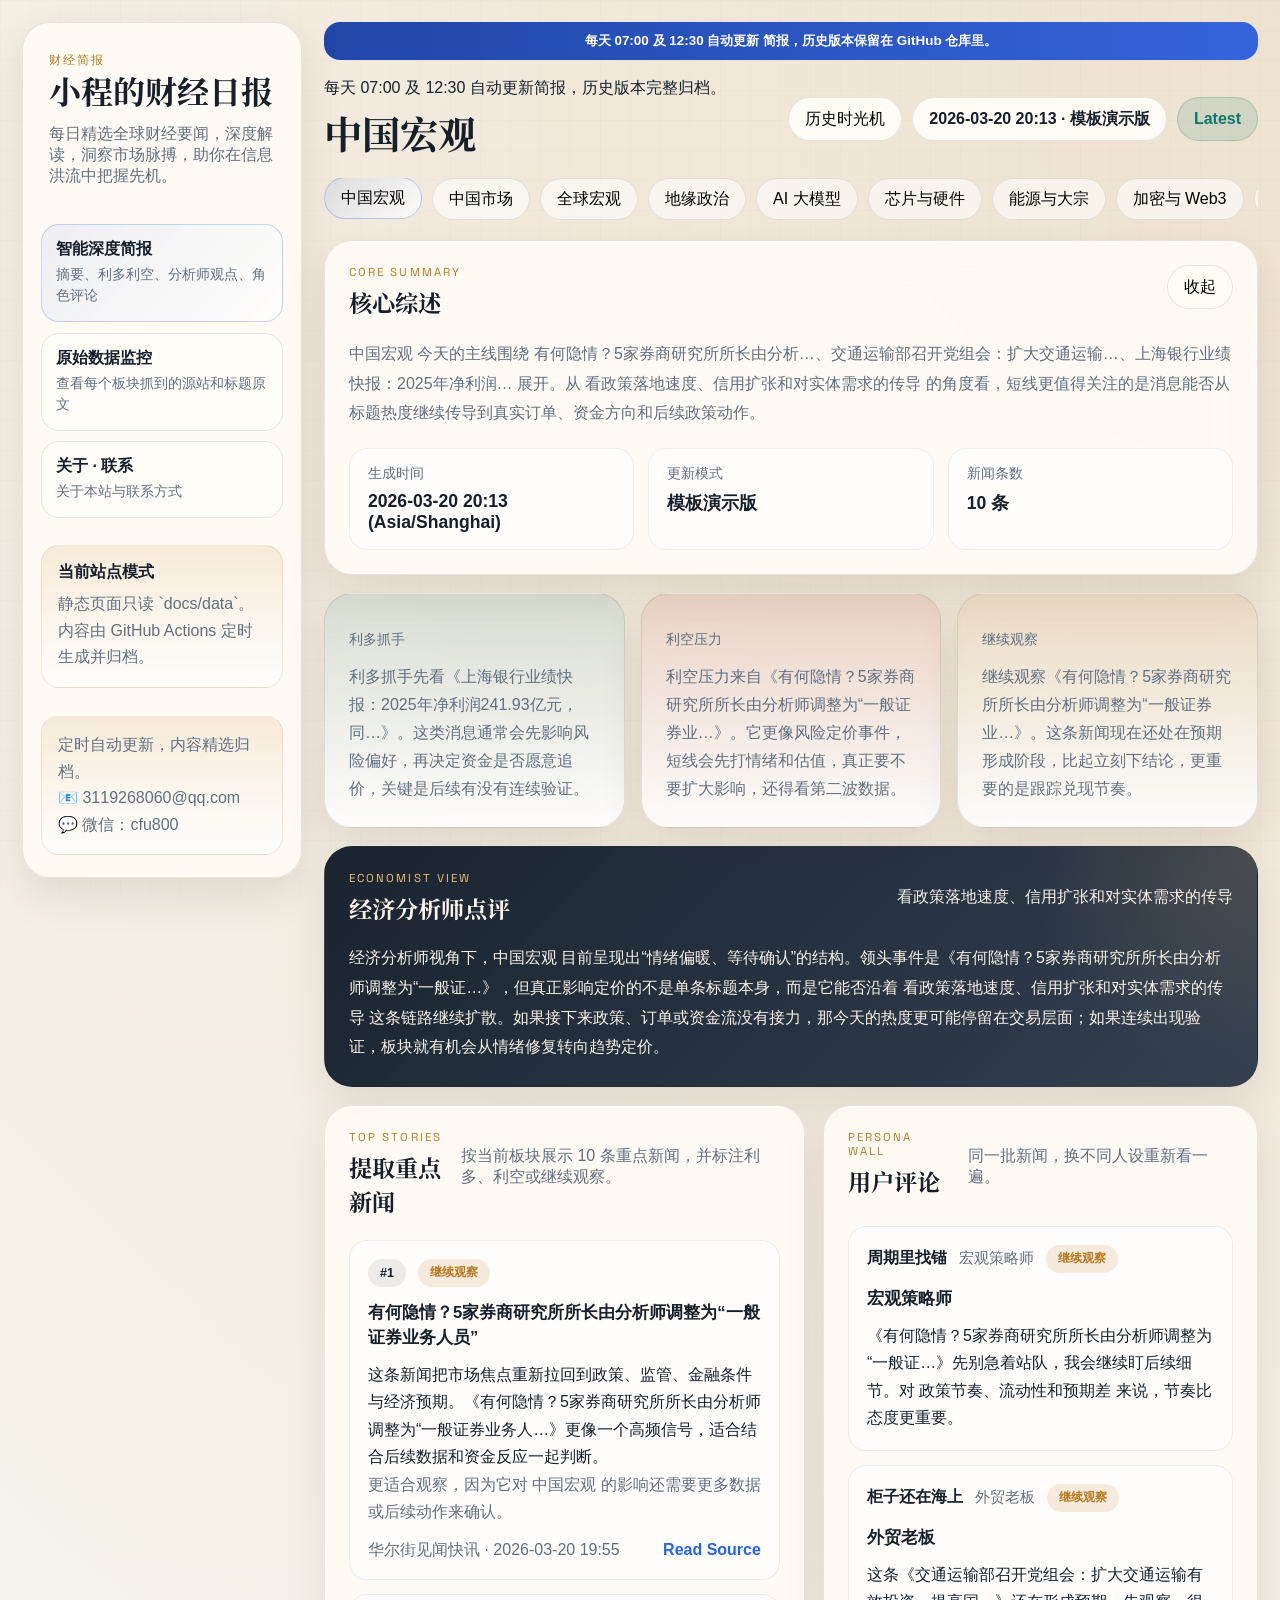
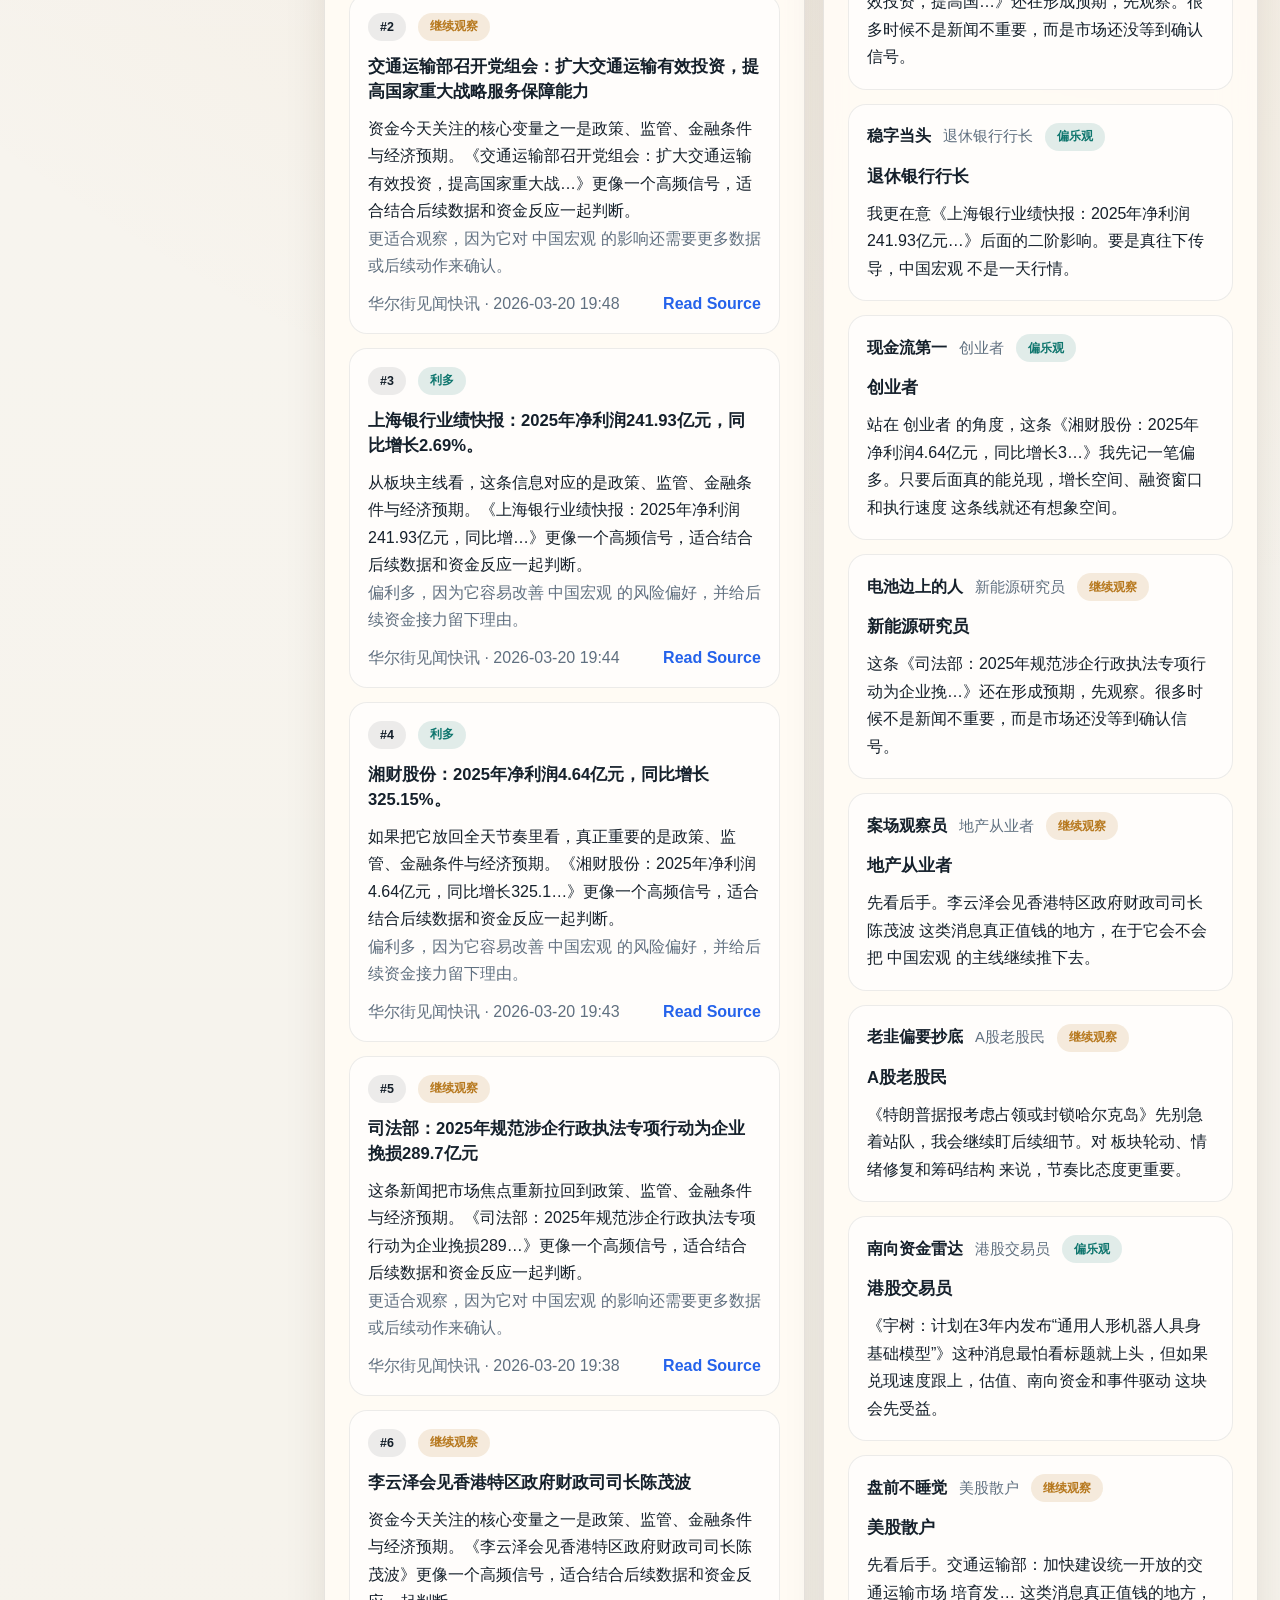
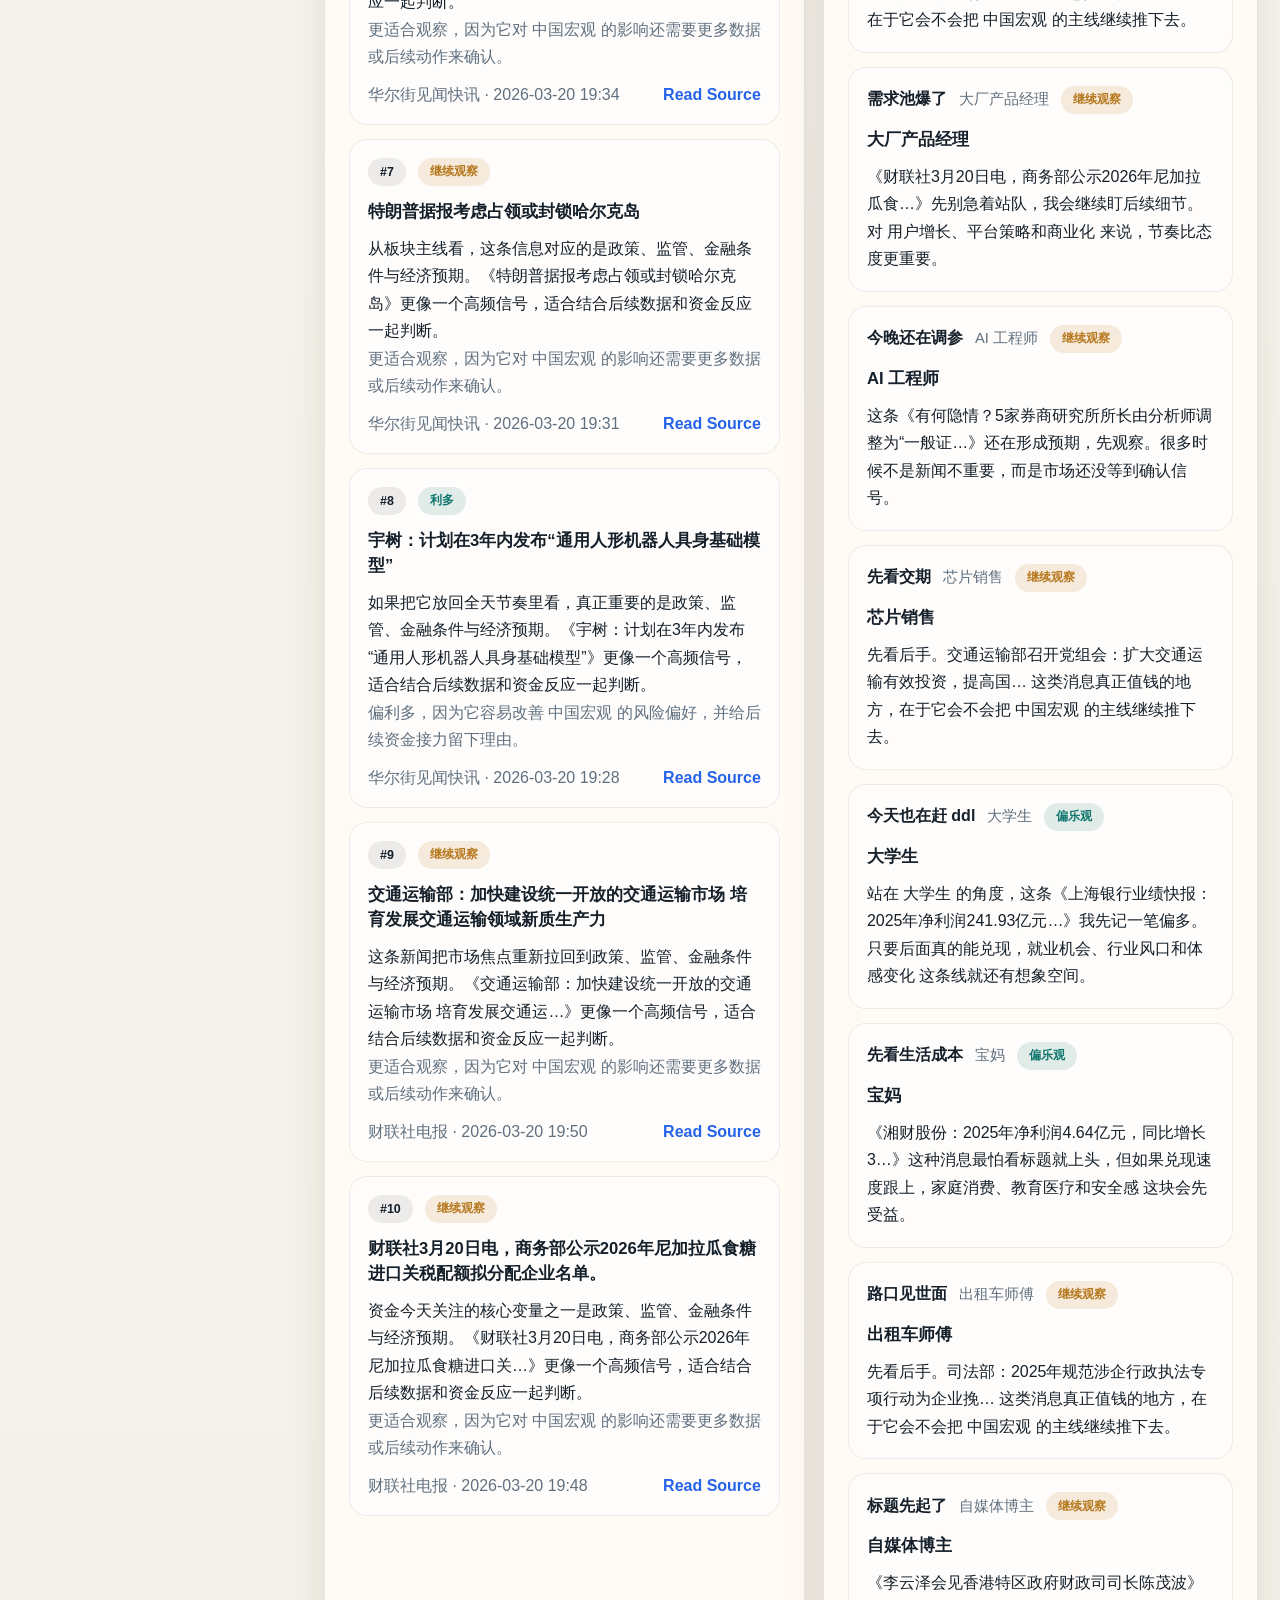
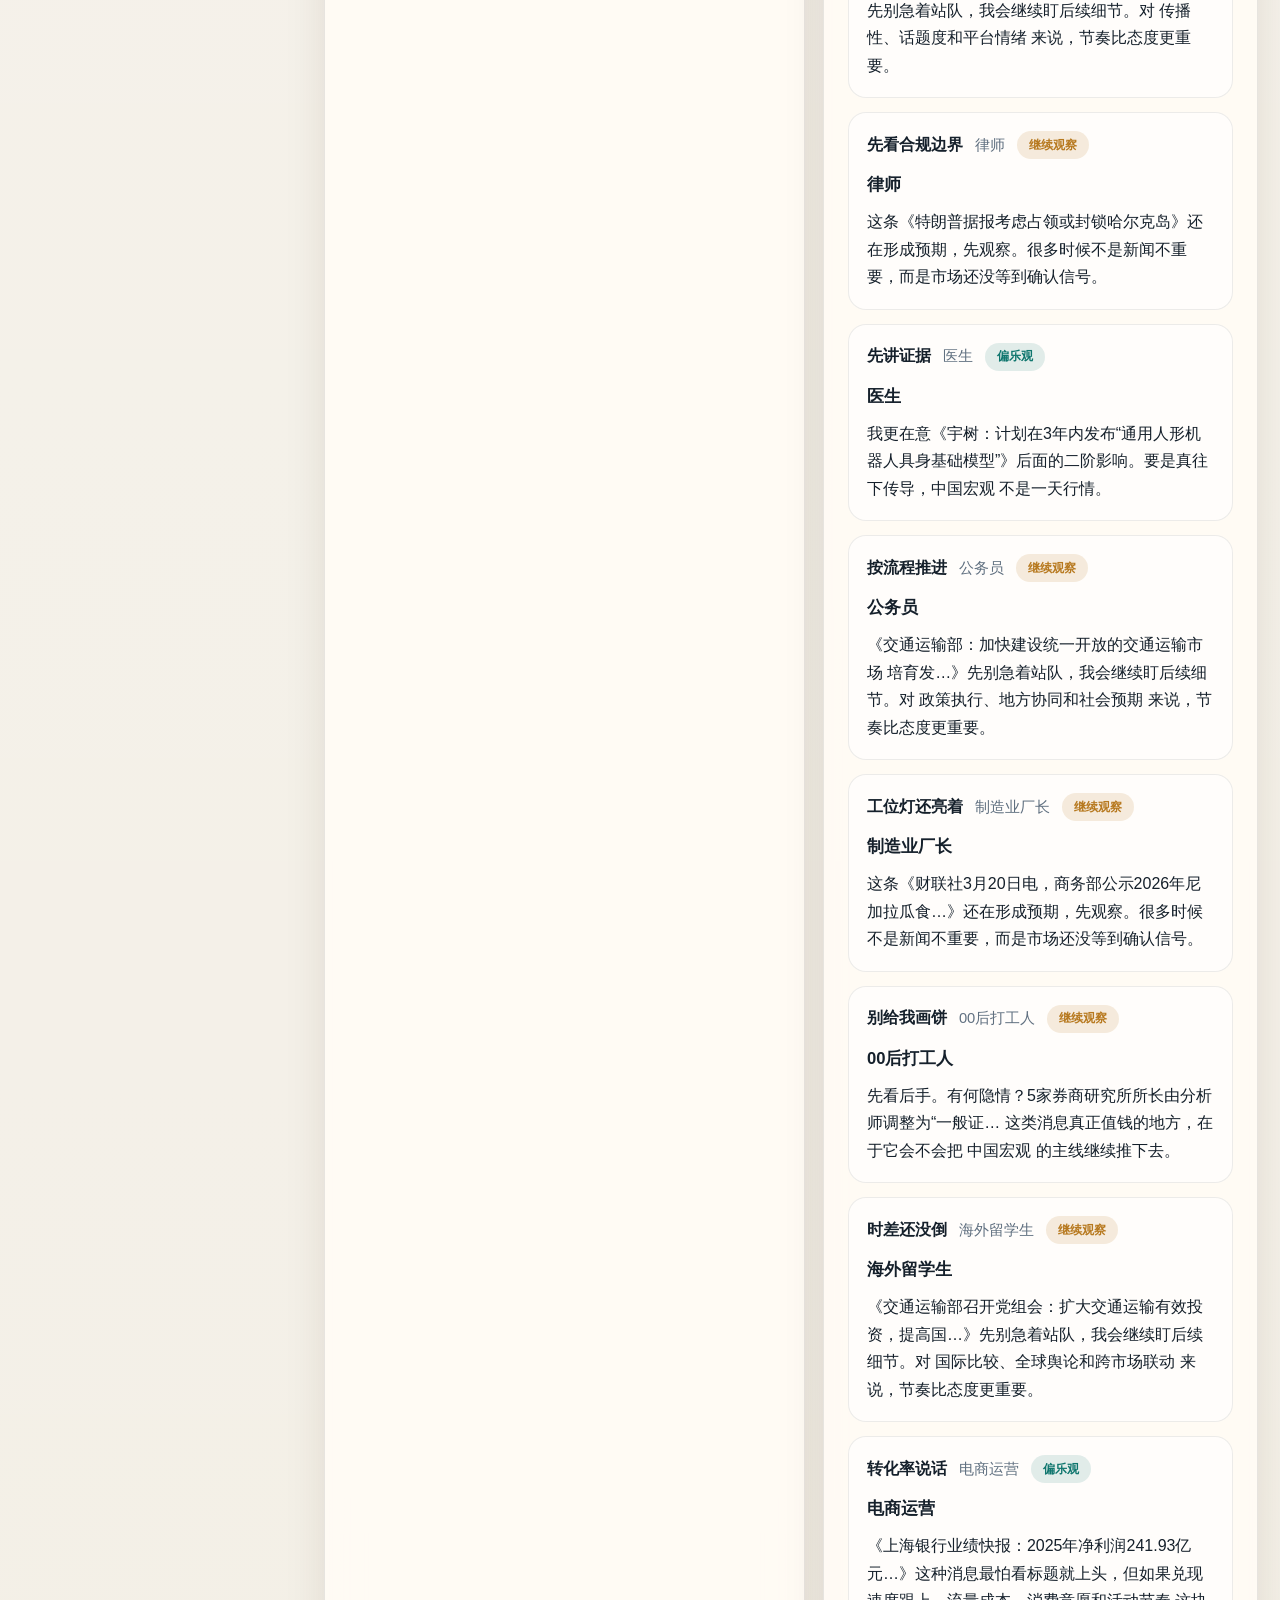
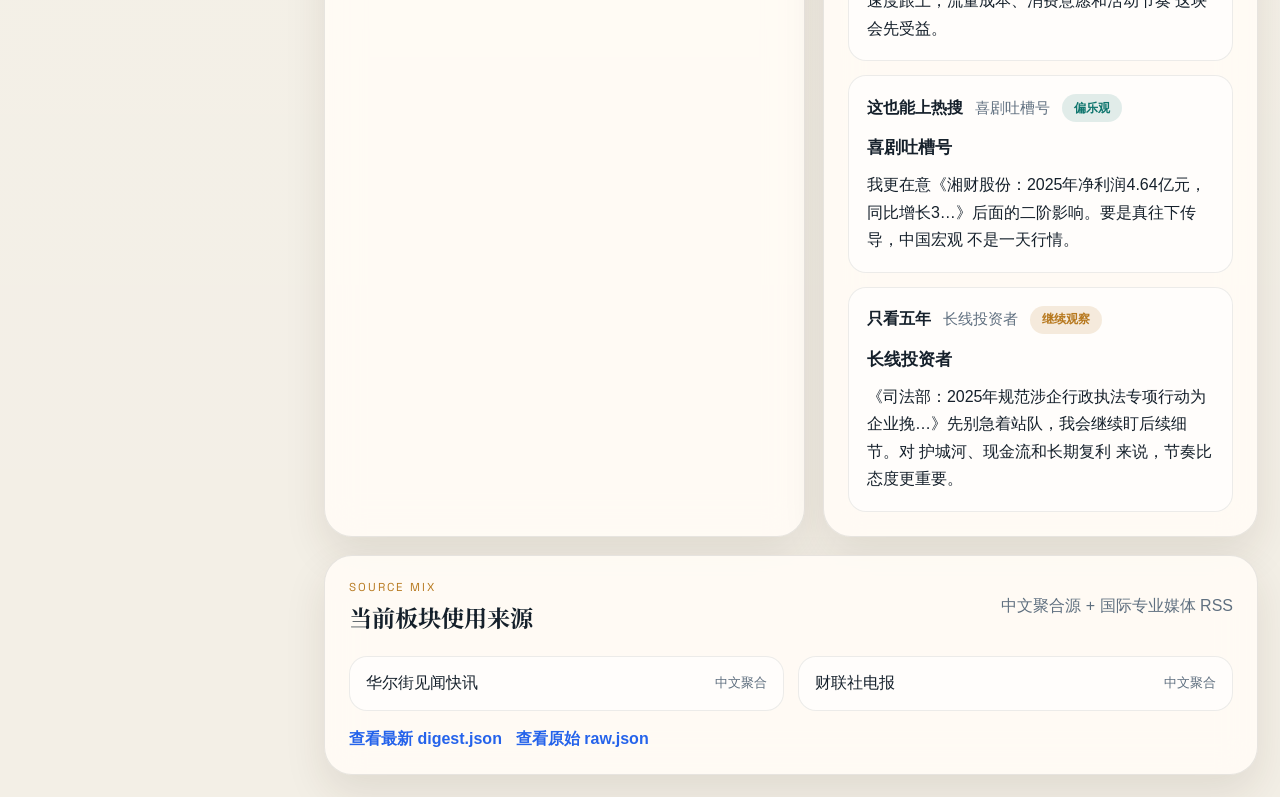
==== docs/index.html @ 287bf87f "Update heading from '25 个角色评论' to '用户评论'" ====
<!doctype html>
<html lang="zh-CN">
  <head>
    <meta charset="utf-8" />
    <meta name="viewport" content="width=device-width, initial-scale=1" />
    <title>小程的财经日报 · Zuko</title>
    <meta
      name="description"
      content="每日精选全球财经要闻，深度解读，洞察市场脉搏，助你在信息洪流中把握先机。"
    />
    <link rel="icon" href="./favicon.svg" type="image/svg+xml" />
    <link rel="preconnect" href="https://fonts.googleapis.com" />
    <link rel="preconnect" href="https://fonts.gstatic.com" crossorigin />
    <link
      href="https://fonts.googleapis.com/css2?family=Noto+Serif+SC:wght@600;700&family=IBM+Plex+Sans+SC:wght@400;500;600;700&family=Space+Grotesk:wght@500;700&display=swap"
      rel="stylesheet"
    />
    <link rel="stylesheet" href="./assets/app.css" />
    <script src="./assets/app.js" defer></script>
  </head>
  <body data-page="digest">
    <div class="app-shell">
      <aside class="app-sidebar">
        <div class="sidebar-brand">
          <p class="eyebrow">财经简报</p>
          <h1>小程的财经日报</h1>
          <p class="sidebar-copy">每日精选全球财经要闻，深度解读，洞察市场脉搏，助你在信息洪流中把握先机。</p>
        </div>

        <nav class="page-nav" aria-label="站点菜单">
          <a class="page-link is-active" href="./index.html">
            <span class="page-link-title">智能深度简报</span>
            <span class="page-link-copy">摘要、利多利空、分析师观点、角色评论</span>
          </a>
          <a class="page-link" href="./monitor.html">
            <span class="page-link-title">原始数据监控</span>
            <span class="page-link-copy">查看每个板块抓到的源站和标题原文</span>
          </a>
          <a class="page-link" href="./about.html">
            <span class="page-link-title">关于 · 联系</span>
            <span class="page-link-copy">关于本站与联系方式</span>
          </a>
        </nav>

        <section class="sidebar-note">
          <p class="sidebar-note-title">当前站点模式</p>
          <p class="sidebar-note-copy">静态页面只读 `docs/data`。内容由 GitHub Actions 定时生成并归档。</p>
        </section>

        <section class="sidebar-note" style="margin-top:auto;padding-top:1rem;border-top:1px solid rgba(255,255,255,0.1);">
            <p class="sidebar-note-copy">定时自动更新，内容精选归档。</p>          <p class="sidebar-note-copy">📧 3119268060@qq.com</p>
          <p class="sidebar-note-copy">💬 微信：cfu800</p>
        </section>
      </aside>
      <main class="app-main">
        <div class="update-banner">
          每天 07:00 及 12:30 自动更新 简报，历史版本保留在 GitHub 仓库里。
        </div>
        <header class="main-header">
          <div>
            每天 07:00 及 12:30 自动更新简报，历史版本完整归档。            <h2 class="main-title" id="hero-title">载入中</h2>
          </div>
          <div class="header-actions">
            <button class="ghost-button" id="history-open" type="button">历史时光机</button>
            <div class="status-pill" id="edition-summary">载入中...</div>
            <div class="latest-pill" id="latest-indicator">Latest</div>
          </div>
        </header>
        <section class="tab-strip" id="category-tabs" aria-label="板块切换"></section>
        <section class="summary-card">
          <div class="section-head">
            <div>
              <p class="eyebrow">Core Summary</p>
              <h3>核心综述</h3>
            </div>
            <button class="toggle-button" id="summary-toggle" type="button">收起</button>
          </div>
          <div class="summary-body" id="summary-body">
            <p class="summary-lead" id="hero-lead"></p>
            <div class="summary-meta-grid">
              <div class="metric-card">
                <span class="metric-label">生成时间</span>
                <strong id="metric-generated">-</strong>
              </div>
              <div class="metric-card">
                <span class="metric-label">更新模式</span>
                <strong id="metric-mode">-</strong>
              </div>
              <div class="metric-card">
                <span class="metric-label">新闻条数</span>
                <strong id="metric-stories">-</strong>
              </div>
            </div>
          </div>
        </section>
        <section class="signal-grid">
          <article class="signal-card bullish-card">
            <p class="signal-label">利多抓手</p>
            <p class="signal-copy" id="bullish-copy"></p>
          </article>
          <article class="signal-card bearish-card">
            <p class="signal-label">利空压力</p>
            <p class="signal-copy" id="bearish-copy"></p>
          </article>
          <article class="signal-card watch-card">
            <p class="signal-label">继续观察</p>
            <p class="signal-copy" id="watch-copy"></p>
          </article>
        </section>
        <section class="analyst-card">
          <div class="section-head">
            <div>
              <p class="eyebrow">Economist View</p>
              <h3>经济分析师点评</h3>
            </div>
            <p class="lens-copy" id="lens-copy"></p>
          </div>
          <p class="analyst-copy" id="analyst-copy"></p>
        </section>
        <section class="content-grid">
          <article class="panel-card">
            <div class="section-head">
              <div>
                <p class="eyebrow">Top Stories</p>
                <h3>提取重点新闻</h3>
              </div>
              <p class="section-hint">按当前板块展示 10 条重点新闻，并标注利多、利空或继续观察。</p>
            </div>
            <div id="stories-list" class="stories-list"></div>
          </article>
          <article class="panel-card">
            <div class="section-head">
              <div>
                <p class="eyebrow">Persona Wall</p>
                <h3>用户评论</h3>
              </div>
              <p class="section-hint">同一批新闻，换不同人设重新看一遍。</p>
            </div>
            <div id="comments-list" class="comments-list"></div>
          </article>
        </section>
        <section class="panel-card">
          <div class="section-head">
            <div>
              <p class="eyebrow">Source Mix</p>
              <h3>当前板块使用来源</h3>
            </div>
            <p class="section-hint">中文聚合源 + 国际专业媒体 RSS</p>
          </div>
          <div id="source-list" class="source-list"></div>
          <div class="raw-links">
            <a href="./data/latest/digest.json" target="_blank" rel="noreferrer">查看最新 digest.json</a>
            <a href="./data/raw/latest.json" target="_blank" rel="noreferrer">查看原始 raw.json</a>
          </div>
        </section>
      </main>
    </div>
    <div class="history-modal hidden" id="history-modal" aria-hidden="true">
      <div class="history-backdrop" id="history-close"></div>
      <div class="history-dialog">
        <div class="section-head">
          <div>
            <p class="eyebrow">Archive</p>
            <h3>历史时光机</h3>
          </div>
          <button class="ghost-button" id="history-close-button" type="button">关闭</button>
        </div>
        <div class="history-list" id="history-list"></div>
      </div>
    </div>
  </body>
</html>
---- docs/assets/app.css ----
:root {
  --bg: #f3efe6;
  --paper: rgba(255, 251, 245, 0.94);
  --paper-strong: rgba(255, 251, 245, 0.985);
  --ink: #15202b;
  --muted: #607080;
  --line: rgba(21, 32, 43, 0.1);
  --line-strong: rgba(21, 32, 43, 0.18);
  --brand: #b7791f;
  --brand-soft: rgba(183, 121, 31, 0.14);
  --blue: #2563eb;
  --blue-soft: rgba(37, 99, 235, 0.12);
  --green: #0f766e;
  --green-soft: rgba(15, 118, 110, 0.12);
  --red: #b42318;
  --red-soft: rgba(180, 35, 24, 0.12);
  --shadow: 0 18px 42px rgba(61, 42, 16, 0.1);
  --radius-xl: 28px;
  --radius-lg: 22px;
  --radius-md: 16px;
  --radius-sm: 12px;
}

* {
  box-sizing: border-box;
}

html,
body {
  margin: 0;
  min-height: 100%;
}

body {
  color: var(--ink);
  font-family: "IBM Plex Sans SC", sans-serif;
  background:
    radial-gradient(circle at top right, rgba(183, 121, 31, 0.16), transparent 30%),
    linear-gradient(180deg, rgba(255, 255, 255, 0.44), rgba(255, 255, 255, 0)),
    var(--bg);
}

body::before {
  content: "";
  position: fixed;
  inset: 0;
  background-image:
    linear-gradient(rgba(21, 32, 43, 0.028) 1px, transparent 1px),
    linear-gradient(90deg, rgba(21, 32, 43, 0.028) 1px, transparent 1px);
  background-size: 30px 30px;
  pointer-events: none;
  opacity: 0.45;
}

a,
button,
select {
  font: inherit;
}

a {
  color: inherit;
}

.hidden {
  display: none !important;
}

.eyebrow {
  margin: 0;
  color: var(--brand);
  font-family: "Space Grotesk", sans-serif;
  font-size: 0.72rem;
  letter-spacing: 0.18em;
  text-transform: uppercase;
}

.app-shell {
  position: relative;
  z-index: 1;
  display: grid;
  grid-template-columns: 280px minmax(0, 1fr);
  gap: 22px;
  max-width: 1560px;
  margin: 0 auto;
  padding: 22px;
}

.app-sidebar,
.summary-card,
.signal-card,
.panel-card,
.analyst-card,
.history-dialog {
  backdrop-filter: blur(18px);
  background: var(--paper);
  border: 1px solid var(--line);
  box-shadow: var(--shadow);
}

.app-sidebar {
  border-radius: var(--radius-xl);
  padding: 22px 18px;
  position: sticky;
  top: 22px;
  height: calc(100vh - 44px);
  display: flex;
  flex-direction: column;
  gap: 22px;
}

.sidebar-brand {
  padding: 8px 8px 0;
}

.sidebar-brand h1 {
  margin: 6px 0 10px;
  font-family: "Noto Serif SC", serif;
  font-size: 2rem;
  line-height: 1.05;
}

.sidebar-copy,
.sidebar-note-copy,
.section-hint,
.signal-copy,
.story-meta,
.story-source,
.comment-role,
.lens-copy,
.summary-lead,
.analyst-copy,
.monitor-copy,
.history-entry-copy {
  color: var(--muted);
}

.page-nav {
  display: grid;
  gap: 10px;
}

.page-link {
  border: 1px solid var(--line);
  border-radius: 18px;
  padding: 14px;
  text-decoration: none;
  background: rgba(255, 255, 255, 0.46);
  transition: border-color 160ms ease, transform 160ms ease, background 160ms ease;
}

.page-link:hover,
.page-link.is-active {
  border-color: rgba(37, 99, 235, 0.25);
  background: linear-gradient(135deg, rgba(37, 99, 235, 0.08), rgba(255, 255, 255, 0.72));
  transform: translateY(-1px);
}

.page-link-title {
  display: block;
  font-weight: 700;
  margin-bottom: 4px;
}

.page-link-copy {
  display: block;
  color: var(--muted);
  font-size: 0.9rem;
  line-height: 1.5;
}

.sidebar-note {
  margin-top: auto;
  border-radius: 18px;
  padding: 16px;
  background: linear-gradient(180deg, rgba(183, 121, 31, 0.12), rgba(255, 255, 255, 0.72));
  border: 1px solid rgba(183, 121, 31, 0.16);
}

.sidebar-note-title {
  margin: 0 0 8px;
  font-weight: 700;
}

.sidebar-note-copy {
  margin: 0;
  line-height: 1.65;
}

.app-main {
  display: grid;
  gap: 18px;
}

.update-banner {
  min-height: 38px;
  display: flex;
  align-items: center;
  justify-content: center;
  border-radius: 16px;
  background: linear-gradient(90deg, #2047a8, #3563da);
  color: #fff;
  font-size: 0.84rem;
  font-weight: 700;
  padding: 8px 16px;
  text-align: center;
}

.main-header {
  display: flex;
  justify-content: space-between;
  gap: 18px;
  align-items: center;
}

.main-title {
  margin: 6px 0 0;
  font-family: "Noto Serif SC", serif;
  font-size: clamp(1.9rem, 3vw, 2.7rem);
}

.header-actions {
  display: flex;
  align-items: center;
  gap: 10px;
  flex-wrap: wrap;
  justify-content: flex-end;
}

.ghost-button,
.status-pill,
.latest-pill,
.toggle-button {
  min-height: 44px;
  border-radius: 999px;
  padding: 0 16px;
  border: 1px solid var(--line);
  background: var(--paper-strong);
}

.ghost-button,
.toggle-button {
  cursor: pointer;
}

.ghost-button:hover,
.toggle-button:hover {
  border-color: var(--line-strong);
}

.status-pill,
.latest-pill {
  display: inline-flex;
  align-items: center;
  font-weight: 700;
}

.latest-pill {
  background: var(--green-soft);
  border-color: rgba(15, 118, 110, 0.22);
  color: var(--green);
}

.tab-strip {
  display: flex;
  gap: 10px;
  overflow-x: auto;
  padding-bottom: 2px;
  scrollbar-width: none;
}

.tab-strip::-webkit-scrollbar {
  display: none;
}

.tab-button {
  flex: 0 0 auto;
  border: 1px solid var(--line);
  background: rgba(255, 255, 255, 0.56);
  border-radius: 999px;
  min-height: 42px;
  padding: 0 16px;
  cursor: pointer;
  transition: border-color 160ms ease, background 160ms ease, transform 160ms ease;
}

.tab-button:hover,
.tab-button.is-active {
  border-color: rgba(37, 99, 235, 0.28);
  background: linear-gradient(135deg, rgba(37, 99, 235, 0.1), rgba(255, 255, 255, 0.82));
  transform: translateY(-1px);
}

.summary-card,
.signal-card,
.panel-card,
.analyst-card {
  border-radius: var(--radius-xl);
  padding: 24px;
}

.section-head {
  display: flex;
  justify-content: space-between;
  gap: 16px;
  align-items: flex-start;
}

.section-head h3 {
  margin: 6px 0 0;
  font-family: "Noto Serif SC", serif;
  font-size: 1.45rem;
}

.summary-body {
  display: grid;
  gap: 20px;
  margin-top: 20px;
}

.summary-body.is-collapsed {
  display: none;
}

.summary-lead {
  margin: 0;
  font-size: 1rem;
  line-height: 1.85;
}

.summary-meta-grid {
  display: grid;
  grid-template-columns: repeat(3, minmax(0, 1fr));
  gap: 14px;
}

.metric-card {
  background: rgba(255, 255, 255, 0.64);
  border: 1px solid rgba(21, 32, 43, 0.07);
  border-radius: 18px;
  padding: 16px 18px;
}

.metric-label,
.signal-label {
  display: block;
  color: var(--muted);
  font-size: 0.85rem;
}

.metric-card strong {
  display: block;
  margin-top: 8px;
  font-size: 1.1rem;
}

.signal-grid {
  display: grid;
  grid-template-columns: repeat(3, minmax(0, 1fr));
  gap: 16px;
}

.bullish-card {
  background: linear-gradient(180deg, rgba(15, 118, 110, 0.11), rgba(255, 255, 255, 0.86));
}

.bearish-card {
  background: linear-gradient(180deg, rgba(180, 35, 24, 0.11), rgba(255, 255, 255, 0.86));
}

.watch-card {
  background: linear-gradient(180deg, rgba(183, 121, 31, 0.11), rgba(255, 255, 255, 0.86));
}

.signal-copy {
  margin: 14px 0 0;
  line-height: 1.75;
}

.analyst-card {
  background:
    radial-gradient(circle at top right, rgba(240, 191, 112, 0.14), transparent 24%),
    linear-gradient(135deg, rgba(18, 29, 42, 0.97), rgba(43, 56, 74, 0.96));
  color: #f9f3e7;
}

.analyst-card .eyebrow {
  color: #f0bf70;
}

.analyst-card .section-head h3,
.analyst-card .lens-copy,
.analyst-card .analyst-copy {
  color: inherit;
}

.analyst-copy {
  margin: 18px 0 0;
  line-height: 1.85;
}

.content-grid {
  display: grid;
  grid-template-columns: minmax(0, 1.05fr) minmax(0, 0.95fr);
  gap: 18px;
}

.stories-list,
.comments-list,
.source-list,
.monitor-grid,
.history-list {
  display: grid;
  gap: 14px;
  margin-top: 22px;
}

.story-card,
.comment-card,
.monitor-card,
.history-entry {
  border-radius: 18px;
  border: 1px solid rgba(21, 32, 43, 0.08);
  background: rgba(255, 255, 255, 0.54);
  padding: 18px;
}

.story-header,
.comment-header,
.history-entry {
  display: flex;
  gap: 12px;
  flex-wrap: wrap;
  align-items: center;
}

.story-index,
.story-signal,
.comment-emotion,
.history-badge {
  min-height: 28px;
  display: inline-flex;
  align-items: center;
  border-radius: 999px;
  padding: 0 12px;
  font-size: 0.78rem;
  font-weight: 700;
}

.story-index,
.history-badge {
  background: rgba(21, 32, 43, 0.08);
}

.is-bullish {
  background: var(--green-soft);
  color: var(--green);
}

.is-bearish {
  background: var(--red-soft);
  color: var(--red);
}

.is-watch {
  background: var(--brand-soft);
  color: var(--brand);
}

.story-card h4,
.comment-card h4,
.monitor-card h4 {
  margin: 14px 0 10px;
  font-size: 1.04rem;
  line-height: 1.5;
}

.story-card p,
.comment-card p,
.monitor-card p {
  margin: 0;
  line-height: 1.72;
}

.story-footer,
.monitor-meta {
  display: flex;
  justify-content: space-between;
  gap: 12px;
  align-items: center;
  flex-wrap: wrap;
  margin-top: 14px;
}

.story-link,
.raw-links a,
.history-entry-button {
  color: var(--blue);
  font-weight: 700;
  text-decoration: none;
}

.story-link:hover,
.raw-links a:hover,
.history-entry-button:hover {
  text-decoration: underline;
}

.comment-name {
  font-weight: 700;
}

.comment-role {
  font-size: 0.92rem;
}

.source-list {
  grid-template-columns: repeat(auto-fit, minmax(180px, 1fr));
}

.source-pill {
  display: flex;
  justify-content: space-between;
  gap: 10px;
  align-items: center;
  padding: 16px;
  border-radius: 18px;
  border: 1px solid rgba(21, 32, 43, 0.08);
  background: rgba(255, 255, 255, 0.54);
  text-decoration: none;
}

.source-pill span:last-child {
  color: var(--muted);
  font-size: 0.84rem;
}

.raw-links {
  display: flex;
  gap: 14px;
  margin-top: 18px;
  flex-wrap: wrap;
}

.monitor-grid {
  grid-template-columns: repeat(2, minmax(0, 1fr));
}

.monitor-card .monitor-title-row {
  display: flex;
  justify-content: space-between;
  gap: 14px;
  align-items: center;
}

.monitor-count {
  min-height: 32px;
  display: inline-flex;
  align-items: center;
  border-radius: 999px;
  padding: 0 12px;
  font-size: 0.82rem;
  font-weight: 700;
  background: var(--blue-soft);
  color: var(--blue);
}

.monitor-list {
  margin: 18px 0 0;
  padding: 0;
  list-style: none;
  display: grid;
  gap: 10px;
}

.monitor-item {
  border-top: 1px dashed rgba(21, 32, 43, 0.12);
  padding-top: 10px;
}

.monitor-item:first-child {
  border-top: 0;
  padding-top: 0;
}

.monitor-item a {
  text-decoration: none;
}

.monitor-item a:hover {
  text-decoration: underline;
}

.history-modal {
  position: fixed;
  inset: 0;
  z-index: 40;
}

.history-backdrop {
  position: absolute;
  inset: 0;
  background: rgba(12, 20, 31, 0.5);
  backdrop-filter: blur(5px);
}

.history-dialog {
  position: relative;
  max-width: 760px;
  margin: 80px auto 0;
  border-radius: 28px;
  padding: 24px;
}

.history-entry {
  justify-content: space-between;
}

.history-entry-copy {
  flex: 1;
}

.history-entry-button {
  border: 0;
  background: transparent;
  cursor: pointer;
  padding: 0;
}

.about-layout {
  display: grid;
  gap: 18px;
}

.about-copy p,
.step-list li {
  line-height: 1.85;
}

.step-list {
  margin: 18px 0 0;
  padding-left: 20px;
}

@media (max-width: 1160px) {
  .app-shell,
  .content-grid,
  .signal-grid,
  .monitor-grid,
  .summary-meta-grid {
    grid-template-columns: 1fr;
  }

  .app-sidebar {
    position: static;
    height: auto;
  }
}

@media (max-width: 760px) {
  .app-shell {
    padding: 14px;
  }

  .summary-card,
  .signal-card,
  .panel-card,
  .analyst-card,
  .history-dialog {
    padding: 18px;
  }

  .main-header,
  .section-head {
    flex-direction: column;
    align-items: stretch;
  }

  .header-actions {
    justify-content: flex-start;
  }
}
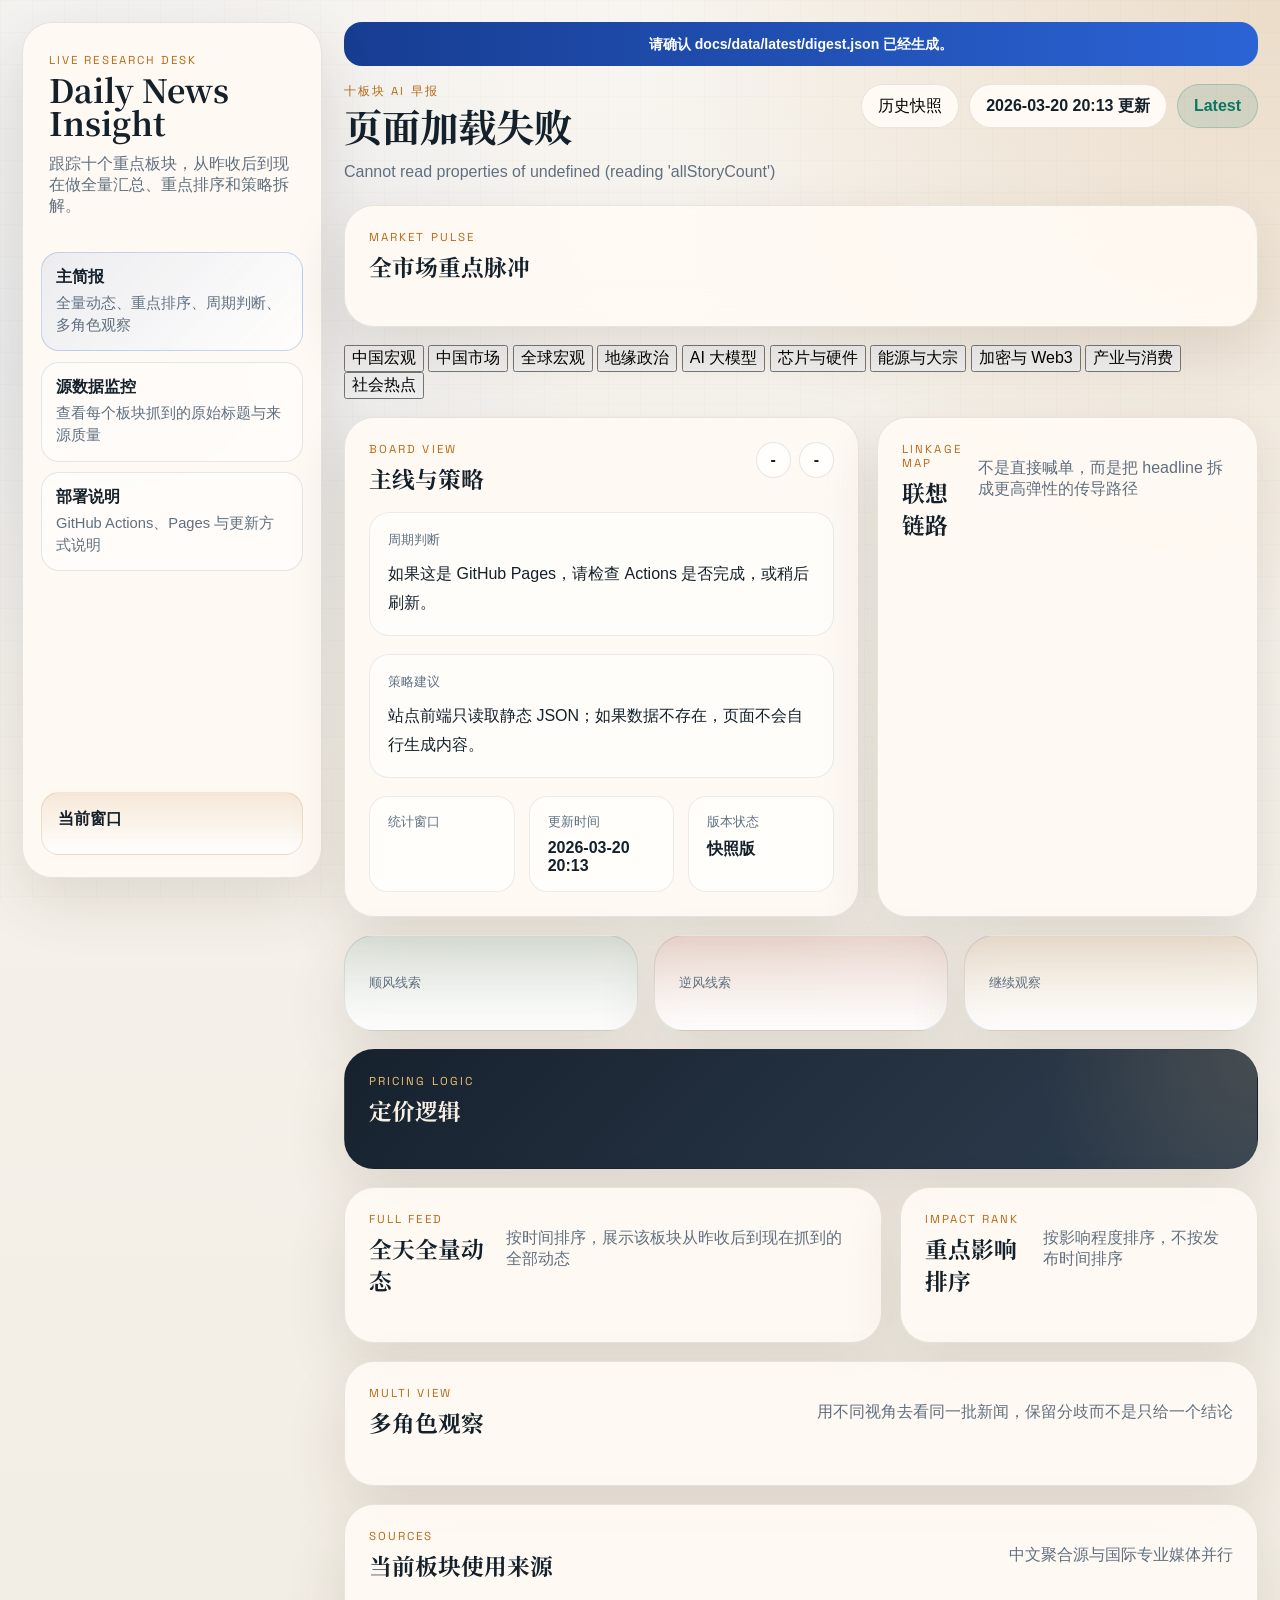
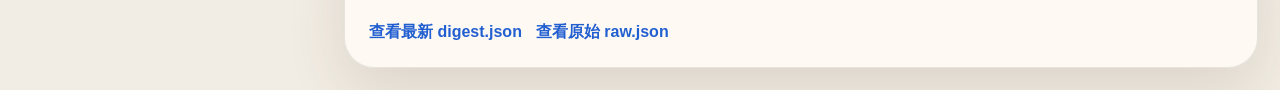
==== commit 177e1179: "feat: upgrade digest layout and ranking" ====
--- a/docs/index.html
+++ b/docs/index.html
@@ -3,10 +3,10 @@
   <head>
     <meta charset="utf-8" />
     <meta name="viewport" content="width=device-width, initial-scale=1" />
-    <title>小程的财经日报 · Zuko</title>
+    <title>Daily News Insight</title>
     <meta
       name="description"
-      content="每日精选全球财经要闻，深度解读，洞察市场脉搏，助你在信息洪流中把握先机。"
+      content="全天候跟踪十个重点板块新闻，输出全量动态、重点影响排序、周期判断与联想链路。"
     />
     <link rel="icon" href="./favicon.svg" type="image/svg+xml" />
     <link rel="preconnect" href="https://fonts.googleapis.com" />
@@ -22,84 +22,121 @@
     <div class="app-shell">
       <aside class="app-sidebar">
         <div class="sidebar-brand">
-          <p class="eyebrow">财经简报</p>
-          <h1>小程的财经日报</h1>
-          <p class="sidebar-copy">每日精选全球财经要闻，深度解读，洞察市场脉搏，助你在信息洪流中把握先机。</p>
+          <p class="eyebrow">Live Research Desk</p>
+          <h1>Daily News Insight</h1>
+          <p class="sidebar-copy">
+            跟踪十个重点板块，从昨收后到现在做全量汇总、重点排序和策略拆解。
+          </p>
         </div>
 
         <nav class="page-nav" aria-label="站点菜单">
           <a class="page-link is-active" href="./index.html">
-            <span class="page-link-title">智能深度简报</span>
-            <span class="page-link-copy">摘要、利多利空、分析师观点、角色评论</span>
+            <span class="page-link-title">主简报</span>
+            <span class="page-link-copy">全量动态、重点排序、周期判断、多角色观察</span>
           </a>
           <a class="page-link" href="./monitor.html">
-            <span class="page-link-title">原始数据监控</span>
-            <span class="page-link-copy">查看每个板块抓到的源站和标题原文</span>
+            <span class="page-link-title">源数据监控</span>
+            <span class="page-link-copy">查看每个板块抓到的原始标题与来源质量</span>
           </a>
           <a class="page-link" href="./about.html">
-            <span class="page-link-title">关于 · 联系</span>
-            <span class="page-link-copy">关于本站与联系方式</span>
+            <span class="page-link-title">部署说明</span>
+            <span class="page-link-copy">GitHub Actions、Pages 与更新方式说明</span>
           </a>
         </nav>
 
         <section class="sidebar-note">
-          <p class="sidebar-note-title">当前站点模式</p>
-          <p class="sidebar-note-copy">静态页面只读 `docs/data`。内容由 GitHub Actions 定时生成并归档。</p>
-        </section>
-
-        <section class="sidebar-note" style="margin-top:auto;padding-top:1rem;border-top:1px solid rgba(255,255,255,0.1);">
-            <p class="sidebar-note-copy">定时自动更新，内容精选归档。</p>          <p class="sidebar-note-copy">📧 3119268060@qq.com</p>
-          <p class="sidebar-note-copy">💬 微信：cfu800</p>
+          <p class="sidebar-note-title">当前窗口</p>
+          <p class="sidebar-note-copy" id="sidebar-window">正在读取最新快照…</p>
         </section>
       </aside>
+
       <main class="app-main">
-        <div class="update-banner">
-          每天 07:00 及 12:30 自动更新 简报，历史版本保留在 GitHub 仓库里。
-        </div>
+        <div class="update-banner" id="window-banner">正在读取最新快照…</div>
+
         <header class="main-header">
-          <div>
-            每天 07:00 及 12:30 自动更新简报，历史版本完整归档。            <h2 class="main-title" id="hero-title">载入中</h2>
+          <div class="hero-copy">
+            <p class="eyebrow" id="hero-kicker">全天候重点追踪</p>
+            <h2 class="main-title" id="hero-title">载入中</h2>
+            <p class="hero-lead" id="hero-lead"></p>
           </div>
           <div class="header-actions">
-            <button class="ghost-button" id="history-open" type="button">历史时光机</button>
-            <div class="status-pill" id="edition-summary">载入中...</div>
+            <button class="ghost-button" id="history-open" type="button">历史快照</button>
+            <div class="status-pill" id="generated-badge">读取中…</div>
             <div class="latest-pill" id="latest-indicator">Latest</div>
           </div>
         </header>
+
+        <section class="pulse-card">
+          <div class="section-head">
+            <div>
+              <p class="eyebrow">Market Pulse</p>
+              <h3>全市场重点脉冲</h3>
+            </div>
+            <p class="section-hint" id="pulse-window"></p>
+          </div>
+          <p class="pulse-copy" id="pulse-headline"></p>
+          <div class="pulse-grid" id="pulse-grid"></div>
+        </section>
+
         <section class="tab-strip" id="category-tabs" aria-label="板块切换"></section>
-        <section class="summary-card">
-          <div class="section-head">
-            <div>
-              <p class="eyebrow">Core Summary</p>
-              <h3>核心综述</h3>
-            </div>
-            <button class="toggle-button" id="summary-toggle" type="button">收起</button>
-          </div>
-          <div class="summary-body" id="summary-body">
-            <p class="summary-lead" id="hero-lead"></p>
-            <div class="summary-meta-grid">
-              <div class="metric-card">
-                <span class="metric-label">生成时间</span>
-                <strong id="metric-generated">-</strong>
-              </div>
-              <div class="metric-card">
-                <span class="metric-label">更新模式</span>
-                <strong id="metric-mode">-</strong>
-              </div>
-              <div class="metric-card">
-                <span class="metric-label">新闻条数</span>
-                <strong id="metric-stories">-</strong>
-              </div>
-            </div>
-          </div>
-        </section>
+
+        <section class="overview-grid">
+          <article class="summary-card">
+            <div class="section-head">
+              <div>
+                <p class="eyebrow">Board View</p>
+                <h3>主线与策略</h3>
+              </div>
+              <div class="metric-inline">
+                <span class="metric-chip" id="story-total">-</span>
+                <span class="metric-chip" id="priority-total">-</span>
+              </div>
+            </div>
+            <div class="summary-stack">
+              <div class="summary-block">
+                <span class="summary-label">周期判断</span>
+                <p id="cycle-view"></p>
+              </div>
+              <div class="summary-block">
+                <span class="summary-label">策略建议</span>
+                <p id="strategy-take"></p>
+              </div>
+              <div class="summary-meta-grid">
+                <div class="metric-card">
+                  <span class="metric-label">统计窗口</span>
+                  <strong id="metric-window">-</strong>
+                </div>
+                <div class="metric-card">
+                  <span class="metric-label">更新时间</span>
+                  <strong id="metric-generated">-</strong>
+                </div>
+                <div class="metric-card">
+                  <span class="metric-label">版本状态</span>
+                  <strong id="metric-mode">-</strong>
+                </div>
+              </div>
+            </div>
+          </article>
+
+          <article class="panel-card">
+            <div class="section-head">
+              <div>
+                <p class="eyebrow">Linkage Map</p>
+                <h3>联想链路</h3>
+              </div>
+              <p class="section-hint">不是直接喊单，而是把 headline 拆成更高弹性的传导路径</p>
+            </div>
+            <div class="linkage-list" id="linkage-list"></div>
+          </article>
+        </section>
+
         <section class="signal-grid">
           <article class="signal-card bullish-card">
-            <p class="signal-label">利多抓手</p>
+            <p class="signal-label">顺风线索</p>
             <p class="signal-copy" id="bullish-copy"></p>
           </article>
           <article class="signal-card bearish-card">
-            <p class="signal-label">利空压力</p>
+            <p class="signal-label">逆风线索</p>
             <p class="signal-copy" id="bearish-copy"></p>
           </article>
           <article class="signal-card watch-card">
@@ -107,45 +144,60 @@
             <p class="signal-copy" id="watch-copy"></p>
           </article>
         </section>
+
         <section class="analyst-card">
           <div class="section-head">
             <div>
-              <p class="eyebrow">Economist View</p>
-              <h3>经济分析师点评</h3>
+              <p class="eyebrow">Pricing Logic</p>
+              <h3>定价逻辑</h3>
             </div>
             <p class="lens-copy" id="lens-copy"></p>
           </div>
           <p class="analyst-copy" id="analyst-copy"></p>
         </section>
-        <section class="content-grid">
+
+        <section class="feed-grid">
           <article class="panel-card">
             <div class="section-head">
               <div>
-                <p class="eyebrow">Top Stories</p>
-                <h3>提取重点新闻</h3>
-              </div>
-              <p class="section-hint">按当前板块展示 10 条重点新闻，并标注利多、利空或继续观察。</p>
-            </div>
-            <div id="stories-list" class="stories-list"></div>
-          </article>
+                <p class="eyebrow">Full Feed</p>
+                <h3>全天全量动态</h3>
+              </div>
+              <p class="section-hint">按时间排序，展示该板块从昨收后到现在抓到的全部动态</p>
+            </div>
+            <div class="stories-list stories-list--full" id="all-stories-list"></div>
+          </article>
+
           <article class="panel-card">
             <div class="section-head">
               <div>
-                <p class="eyebrow">Persona Wall</p>
-                <h3>用户评论</h3>
-              </div>
-              <p class="section-hint">同一批新闻，换不同人设重新看一遍。</p>
-            </div>
-            <div id="comments-list" class="comments-list"></div>
-          </article>
-        </section>
+                <p class="eyebrow">Impact Rank</p>
+                <h3>重点影响排序</h3>
+              </div>
+              <p class="section-hint">按影响程度排序，不按发布时间排序</p>
+            </div>
+            <div class="stories-list stories-list--priority" id="priority-stories-list"></div>
+          </article>
+        </section>
+
         <section class="panel-card">
           <div class="section-head">
             <div>
-              <p class="eyebrow">Source Mix</p>
+              <p class="eyebrow">Multi View</p>
+              <h3>多角色观察</h3>
+            </div>
+            <p class="section-hint">用不同视角去看同一批新闻，保留分歧而不是只给一个结论</p>
+          </div>
+          <div class="comments-list" id="comments-list"></div>
+        </section>
+
+        <section class="panel-card">
+          <div class="section-head">
+            <div>
+              <p class="eyebrow">Sources</p>
               <h3>当前板块使用来源</h3>
             </div>
-            <p class="section-hint">中文聚合源 + 国际专业媒体 RSS</p>
+            <p class="section-hint">中文聚合源与国际专业媒体并行</p>
           </div>
           <div id="source-list" class="source-list"></div>
           <div class="raw-links">
@@ -155,13 +207,14 @@
         </section>
       </main>
     </div>
+
     <div class="history-modal hidden" id="history-modal" aria-hidden="true">
       <div class="history-backdrop" id="history-close"></div>
       <div class="history-dialog">
         <div class="section-head">
           <div>
             <p class="eyebrow">Archive</p>
-            <h3>历史时光机</h3>
+            <h3>历史快照</h3>
           </div>
           <button class="ghost-button" id="history-close-button" type="button">关闭</button>
         </div>
--- a/docs/assets/app.css
+++ b/docs/assets/app.css
@@ -1,24 +1,28 @@
 :root {
-  --bg: #f3efe6;
-  --paper: rgba(255, 251, 245, 0.94);
-  --paper-strong: rgba(255, 251, 245, 0.985);
-  --ink: #15202b;
+  --bg: #f2ede4;
+  --bg-deep: #e6ddcf;
+  --paper: rgba(255, 250, 244, 0.92);
+  --paper-strong: rgba(255, 250, 244, 0.98);
+  --paper-soft: rgba(255, 255, 255, 0.58);
+  --ink: #14212b;
   --muted: #607080;
-  --line: rgba(21, 32, 43, 0.1);
-  --line-strong: rgba(21, 32, 43, 0.18);
-  --brand: #b7791f;
-  --brand-soft: rgba(183, 121, 31, 0.14);
-  --blue: #2563eb;
-  --blue-soft: rgba(37, 99, 235, 0.12);
-  --green: #0f766e;
-  --green-soft: rgba(15, 118, 110, 0.12);
+  --line: rgba(20, 33, 43, 0.1);
+  --line-strong: rgba(20, 33, 43, 0.18);
+  --brand: #b36b17;
+  --brand-soft: rgba(179, 107, 23, 0.12);
+  --blue: #225fd1;
+  --blue-soft: rgba(34, 95, 209, 0.1);
+  --green: #0d7660;
+  --green-soft: rgba(13, 118, 96, 0.12);
   --red: #b42318;
   --red-soft: rgba(180, 35, 24, 0.12);
-  --shadow: 0 18px 42px rgba(61, 42, 16, 0.1);
-  --radius-xl: 28px;
-  --radius-lg: 22px;
-  --radius-md: 16px;
-  --radius-sm: 12px;
+  --navy: #132030;
+  --navy-soft: rgba(19, 32, 48, 0.08);
+  --shadow: 0 24px 60px rgba(64, 45, 15, 0.12);
+  --radius-xl: 30px;
+  --radius-lg: 24px;
+  --radius-md: 18px;
+  --radius-sm: 14px;
 }
 
 * {
@@ -35,8 +39,9 @@
   color: var(--ink);
   font-family: "IBM Plex Sans SC", sans-serif;
   background:
-    radial-gradient(circle at top right, rgba(183, 121, 31, 0.16), transparent 30%),
-    linear-gradient(180deg, rgba(255, 255, 255, 0.44), rgba(255, 255, 255, 0)),
+    radial-gradient(circle at top right, rgba(179, 107, 23, 0.18), transparent 30%),
+    radial-gradient(circle at left 10% top 20%, rgba(34, 95, 209, 0.08), transparent 26%),
+    linear-gradient(180deg, rgba(255, 255, 255, 0.45), rgba(255, 255, 255, 0)),
     var(--bg);
 }
 
@@ -44,12 +49,12 @@
   content: "";
   position: fixed;
   inset: 0;
+  pointer-events: none;
+  opacity: 0.42;
   background-image:
-    linear-gradient(rgba(21, 32, 43, 0.028) 1px, transparent 1px),
-    linear-gradient(90deg, rgba(21, 32, 43, 0.028) 1px, transparent 1px);
-  background-size: 30px 30px;
-  pointer-events: none;
-  opacity: 0.45;
+    linear-gradient(rgba(20, 33, 43, 0.03) 1px, transparent 1px),
+    linear-gradient(90deg, rgba(20, 33, 43, 0.03) 1px, transparent 1px);
+  background-size: 32px 32px;
 }
 
 a,
@@ -79,18 +84,19 @@
   position: relative;
   z-index: 1;
   display: grid;
-  grid-template-columns: 280px minmax(0, 1fr);
+  grid-template-columns: 300px minmax(0, 1fr);
   gap: 22px;
-  max-width: 1560px;
+  max-width: 1640px;
   margin: 0 auto;
   padding: 22px;
 }
 
 .app-sidebar,
 .summary-card,
+.panel-card,
 .signal-card,
-.panel-card,
 .analyst-card,
+.pulse-card,
 .history-dialog {
   backdrop-filter: blur(18px);
   background: var(--paper);
@@ -99,14 +105,14 @@
 }
 
 .app-sidebar {
-  border-radius: var(--radius-xl);
-  padding: 22px 18px;
   position: sticky;
   top: 22px;
   height: calc(100vh - 44px);
+  border-radius: var(--radius-xl);
+  padding: 22px 18px;
   display: flex;
   flex-direction: column;
-  gap: 22px;
+  gap: 20px;
 }
 
 .sidebar-brand {
@@ -117,21 +123,20 @@
   margin: 6px 0 10px;
   font-family: "Noto Serif SC", serif;
   font-size: 2rem;
-  line-height: 1.05;
+  line-height: 1.02;
 }
 
 .sidebar-copy,
 .sidebar-note-copy,
 .section-hint,
 .signal-copy,
-.story-meta,
 .story-source,
 .comment-role,
 .lens-copy,
-.summary-lead,
+.pulse-copy,
 .analyst-copy,
-.monitor-copy,
-.history-entry-copy {
+.history-entry-copy,
+.hero-lead {
   color: var(--muted);
 }
 
@@ -141,19 +146,20 @@
 }
 
 .page-link {
+  display: block;
   border: 1px solid var(--line);
   border-radius: 18px;
   padding: 14px;
+  background: rgba(255, 255, 255, 0.45);
   text-decoration: none;
-  background: rgba(255, 255, 255, 0.46);
-  transition: border-color 160ms ease, transform 160ms ease, background 160ms ease;
+  transition: transform 160ms ease, border-color 160ms ease, background 160ms ease;
 }
 
 .page-link:hover,
 .page-link.is-active {
-  border-color: rgba(37, 99, 235, 0.25);
-  background: linear-gradient(135deg, rgba(37, 99, 235, 0.08), rgba(255, 255, 255, 0.72));
   transform: translateY(-1px);
+  border-color: rgba(34, 95, 209, 0.24);
+  background: linear-gradient(135deg, rgba(34, 95, 209, 0.08), rgba(255, 255, 255, 0.75));
 }
 
 .page-link-title {
@@ -165,16 +171,16 @@
 .page-link-copy {
   display: block;
   color: var(--muted);
-  font-size: 0.9rem;
   line-height: 1.5;
+  font-size: 0.92rem;
 }
 
 .sidebar-note {
   margin-top: auto;
   border-radius: 18px;
   padding: 16px;
-  background: linear-gradient(180deg, rgba(183, 121, 31, 0.12), rgba(255, 255, 255, 0.72));
-  border: 1px solid rgba(183, 121, 31, 0.16);
+  border: 1px solid rgba(179, 107, 23, 0.16);
+  background: linear-gradient(180deg, rgba(179, 107, 23, 0.12), rgba(255, 255, 255, 0.76));
 }
 
 .sidebar-note-title {
@@ -184,7 +190,7 @@
 
 .sidebar-note-copy {
   margin: 0;
-  line-height: 1.65;
+  line-height: 1.7;
 }
 
 .app-main {
@@ -193,30 +199,41 @@
 }
 
 .update-banner {
-  min-height: 38px;
+  min-height: 44px;
   display: flex;
   align-items: center;
   justify-content: center;
-  border-radius: 16px;
-  background: linear-gradient(90deg, #2047a8, #3563da);
+  border-radius: 18px;
+  padding: 10px 18px;
+  text-align: center;
   color: #fff;
-  font-size: 0.84rem;
+  font-size: 0.88rem;
   font-weight: 700;
-  padding: 8px 16px;
-  text-align: center;
+  background: linear-gradient(90deg, #173d92, #2b63d5);
 }
 
 .main-header {
   display: flex;
   justify-content: space-between;
   gap: 18px;
-  align-items: center;
+  align-items: flex-start;
+}
+
+.hero-copy {
+  max-width: 820px;
 }
 
 .main-title {
-  margin: 6px 0 0;
+  margin: 6px 0 10px;
   font-family: "Noto Serif SC", serif;
-  font-size: clamp(1.9rem, 3vw, 2.7rem);
+  font-size: clamp(2rem, 3vw, 2.9rem);
+  line-height: 1.1;
+}
+
+.hero-lead {
+  margin: 0;
+  font-size: 1rem;
+  line-height: 1.85;
 }
 
 .header-actions {
@@ -230,7 +247,8 @@
 .ghost-button,
 .status-pill,
 .latest-pill,
-.toggle-button {
+.toggle-button,
+.metric-chip {
   min-height: 44px;
   border-radius: 999px;
   padding: 0 16px;
@@ -249,7 +267,8 @@
 }
 
 .status-pill,
-.latest-pill {
+.latest-pill,
+.metric-chip {
   display: inline-flex;
   align-items: center;
   font-weight: 700;
@@ -257,43 +276,14 @@
 
 .latest-pill {
   background: var(--green-soft);
-  border-color: rgba(15, 118, 110, 0.22);
+  border-color: rgba(13, 118, 96, 0.2);
   color: var(--green);
 }
 
-.tab-strip {
-  display: flex;
-  gap: 10px;
-  overflow-x: auto;
-  padding-bottom: 2px;
-  scrollbar-width: none;
-}
-
-.tab-strip::-webkit-scrollbar {
-  display: none;
-}
-
-.tab-button {
-  flex: 0 0 auto;
-  border: 1px solid var(--line);
-  background: rgba(255, 255, 255, 0.56);
-  border-radius: 999px;
-  min-height: 42px;
-  padding: 0 16px;
-  cursor: pointer;
-  transition: border-color 160ms ease, background 160ms ease, transform 160ms ease;
-}
-
-.tab-button:hover,
-.tab-button.is-active {
-  border-color: rgba(37, 99, 235, 0.28);
-  background: linear-gradient(135deg, rgba(37, 99, 235, 0.1), rgba(255, 255, 255, 0.82));
-  transform: translateY(-1px);
-}
-
+.pulse-card,
 .summary-card,
+.panel-card,
 .signal-card,
-.panel-card,
 .analyst-card {
   border-radius: var(--radius-xl);
   padding: 24px;
@@ -309,49 +299,167 @@
 .section-head h3 {
   margin: 6px 0 0;
   font-family: "Noto Serif SC", serif;
-  font-size: 1.45rem;
-}
-
-.summary-body {
-  display: grid;
-  gap: 20px;
+  font-size: 1.42rem;
+}
+
+.pulse-copy {
+  margin: 18px 0 0;
+  line-height: 1.8;
+}
+
+.pulse-grid {
+  display: grid;
+  grid-template-columns: repeat(4, minmax(0, 1fr));
+  gap: 14px;
   margin-top: 20px;
 }
 
-.summary-body.is-collapsed {
-  display: none;
-}
-
-.summary-lead {
+.pulse-item,
+.story-card,
+.comment-card,
+.linkage-item,
+.monitor-card,
+.history-entry {
+  border-radius: 18px;
+  border: 1px solid rgba(20, 33, 43, 0.08);
+  background: rgba(255, 255, 255, 0.56);
+  padding: 18px;
+}
+
+.pulse-item {
+  background: linear-gradient(180deg, rgba(255, 255, 255, 0.76), rgba(255, 255, 255, 0.48));
+}
+
+.pulse-meta,
+.story-header,
+.comment-header,
+.history-entry,
+.story-footer,
+.monitor-meta {
+  display: flex;
+  gap: 10px;
+  align-items: center;
+  flex-wrap: wrap;
+}
+
+.pulse-category,
+.story-index,
+.story-signal,
+.comment-emotion,
+.history-badge,
+.linkage-index,
+.monitor-count {
+  min-height: 28px;
+  display: inline-flex;
+  align-items: center;
+  padding: 0 12px;
+  border-radius: 999px;
+  font-size: 0.78rem;
+  font-weight: 700;
+}
+
+.pulse-category,
+.story-index,
+.history-badge,
+.linkage-index {
+  background: rgba(20, 33, 43, 0.08);
+}
+
+.pulse-item h4,
+.story-card h4,
+.monitor-card h4 {
+  margin: 14px 0 10px;
+  font-size: 1.02rem;
+  line-height: 1.5;
+}
+
+.pulse-item p,
+.story-card p,
+.comment-card p,
+.monitor-card p {
   margin: 0;
-  font-size: 1rem;
-  line-height: 1.85;
-}
-
-.summary-meta-grid {
-  display: grid;
-  grid-template-columns: repeat(3, minmax(0, 1fr));
-  gap: 14px;
-}
-
-.metric-card {
-  background: rgba(255, 255, 255, 0.64);
-  border: 1px solid rgba(21, 32, 43, 0.07);
-  border-radius: 18px;
-  padding: 16px 18px;
-}
-
+  line-height: 1.72;
+}
+
+.overview-grid {
+  display: grid;
+  grid-template-columns: minmax(0, 1.15fr) minmax(340px, 0.85fr);
+  gap: 18px;
+}
+
+.metric-inline {
+  display: flex;
+  gap: 8px;
+  flex-wrap: wrap;
+}
+
+.metric-chip {
+  min-height: 36px;
+  padding: 0 14px;
+  background: rgba(255, 255, 255, 0.62);
+}
+
+.summary-stack {
+  display: grid;
+  gap: 18px;
+  margin-top: 18px;
+}
+
+.summary-block {
+  border-radius: 20px;
+  padding: 18px;
+  border: 1px solid rgba(20, 33, 43, 0.08);
+  background: rgba(255, 255, 255, 0.56);
+}
+
+.summary-label,
 .metric-label,
 .signal-label {
   display: block;
   color: var(--muted);
-  font-size: 0.85rem;
+  font-size: 0.84rem;
+}
+
+.summary-block p {
+  margin: 10px 0 0;
+  line-height: 1.82;
+}
+
+.summary-meta-grid {
+  display: grid;
+  grid-template-columns: repeat(3, minmax(0, 1fr));
+  gap: 14px;
+}
+
+.metric-card {
+  border-radius: 18px;
+  padding: 16px 18px;
+  background: rgba(255, 255, 255, 0.62);
+  border: 1px solid rgba(20, 33, 43, 0.08);
 }
 
 .metric-card strong {
   display: block;
   margin-top: 8px;
-  font-size: 1.1rem;
+  font-size: 1rem;
+}
+
+.linkage-list {
+  display: grid;
+  gap: 14px;
+  margin-top: 22px;
+}
+
+.linkage-item {
+  display: grid;
+  grid-template-columns: auto 1fr;
+  gap: 14px;
+  align-items: flex-start;
+}
+
+.linkage-item p {
+  margin: 0;
+  line-height: 1.78;
 }
 
 .signal-grid {
@@ -361,15 +469,15 @@
 }
 
 .bullish-card {
-  background: linear-gradient(180deg, rgba(15, 118, 110, 0.11), rgba(255, 255, 255, 0.86));
+  background: linear-gradient(180deg, rgba(13, 118, 96, 0.1), rgba(255, 255, 255, 0.88));
 }
 
 .bearish-card {
-  background: linear-gradient(180deg, rgba(180, 35, 24, 0.11), rgba(255, 255, 255, 0.86));
+  background: linear-gradient(180deg, rgba(180, 35, 24, 0.1), rgba(255, 255, 255, 0.88));
 }
 
 .watch-card {
-  background: linear-gradient(180deg, rgba(183, 121, 31, 0.11), rgba(255, 255, 255, 0.86));
+  background: linear-gradient(180deg, rgba(179, 107, 23, 0.1), rgba(255, 255, 255, 0.88));
 }
 
 .signal-copy {
@@ -378,10 +486,10 @@
 }
 
 .analyst-card {
+  color: #f7efe2;
   background:
     radial-gradient(circle at top right, rgba(240, 191, 112, 0.14), transparent 24%),
-    linear-gradient(135deg, rgba(18, 29, 42, 0.97), rgba(43, 56, 74, 0.96));
-  color: #f9f3e7;
+    linear-gradient(135deg, rgba(18, 29, 42, 0.98), rgba(42, 58, 76, 0.98));
 }
 
 .analyst-card .eyebrow {
@@ -399,9 +507,9 @@
   line-height: 1.85;
 }
 
-.content-grid {
-  display: grid;
-  grid-template-columns: minmax(0, 1.05fr) minmax(0, 0.95fr);
+.feed-grid {
+  display: grid;
+  grid-template-columns: minmax(0, 1.2fr) minmax(340px, 0.8fr);
   gap: 18px;
 }
 
@@ -415,41 +523,12 @@
   margin-top: 22px;
 }
 
-.story-card,
-.comment-card,
-.monitor-card,
-.history-entry {
-  border-radius: 18px;
-  border: 1px solid rgba(21, 32, 43, 0.08);
-  background: rgba(255, 255, 255, 0.54);
-  padding: 18px;
-}
-
-.story-header,
-.comment-header,
-.history-entry {
-  display: flex;
-  gap: 12px;
-  flex-wrap: wrap;
-  align-items: center;
-}
-
-.story-index,
-.story-signal,
-.comment-emotion,
-.history-badge {
-  min-height: 28px;
-  display: inline-flex;
-  align-items: center;
-  border-radius: 999px;
-  padding: 0 12px;
-  font-size: 0.78rem;
-  font-weight: 700;
-}
-
-.story-index,
-.history-badge {
-  background: rgba(21, 32, 43, 0.08);
+.stories-list--priority {
+  align-content: start;
+}
+
+.story-card--priority {
+  background: linear-gradient(180deg, rgba(34, 95, 209, 0.06), rgba(255, 255, 255, 0.58));
 }
 
 .is-bullish {
@@ -467,34 +546,22 @@
   color: var(--brand);
 }
 
-.story-card h4,
-.comment-card h4,
-.monitor-card h4 {
-  margin: 14px 0 10px;
-  font-size: 1.04rem;
-  line-height: 1.5;
-}
-
-.story-card p,
-.comment-card p,
-.monitor-card p {
-  margin: 0;
-  line-height: 1.72;
+.story-source,
+.comment-role,
+.source-pill span:last-child {
+  font-size: 0.9rem;
 }
 
 .story-footer,
 .monitor-meta {
-  display: flex;
   justify-content: space-between;
-  gap: 12px;
-  align-items: center;
-  flex-wrap: wrap;
   margin-top: 14px;
 }
 
 .story-link,
 .raw-links a,
-.history-entry-button {
+.history-entry-button,
+.monitor-item a {
   color: var(--blue);
   font-weight: 700;
   text-decoration: none;
@@ -502,20 +569,21 @@
 
 .story-link:hover,
 .raw-links a:hover,
-.history-entry-button:hover {
+.history-entry-button:hover,
+.monitor-item a:hover {
   text-decoration: underline;
+}
+
+.comments-list {
+  grid-template-columns: repeat(2, minmax(0, 1fr));
 }
 
 .comment-name {
   font-weight: 700;
 }
 
-.comment-role {
-  font-size: 0.92rem;
-}
-
 .source-list {
-  grid-template-columns: repeat(auto-fit, minmax(180px, 1fr));
+  grid-template-columns: repeat(auto-fit, minmax(200px, 1fr));
 }
 
 .source-pill {
@@ -525,14 +593,9 @@
   align-items: center;
   padding: 16px;
   border-radius: 18px;
-  border: 1px solid rgba(21, 32, 43, 0.08);
+  border: 1px solid rgba(20, 33, 43, 0.08);
   background: rgba(255, 255, 255, 0.54);
   text-decoration: none;
-}
-
-.source-pill span:last-child {
-  color: var(--muted);
-  font-size: 0.84rem;
 }
 
 .raw-links {
@@ -554,13 +617,6 @@
 }
 
 .monitor-count {
-  min-height: 32px;
-  display: inline-flex;
-  align-items: center;
-  border-radius: 999px;
-  padding: 0 12px;
-  font-size: 0.82rem;
-  font-weight: 700;
   background: var(--blue-soft);
   color: var(--blue);
 }
@@ -574,21 +630,13 @@
 }
 
 .monitor-item {
-  border-top: 1px dashed rgba(21, 32, 43, 0.12);
+  border-top: 1px dashed rgba(20, 33, 43, 0.12);
   padding-top: 10px;
 }
 
 .monitor-item:first-child {
   border-top: 0;
   padding-top: 0;
-}
-
-.monitor-item a {
-  text-decoration: none;
-}
-
-.monitor-item a:hover {
-  text-decoration: underline;
 }
 
 .history-modal {
@@ -600,7 +648,7 @@
 .history-backdrop {
   position: absolute;
   inset: 0;
-  background: rgba(12, 20, 31, 0.5);
+  background: rgba(12, 20, 31, 0.52);
   backdrop-filter: blur(5px);
 }
 
@@ -642,9 +690,16 @@
   padding-left: 20px;
 }
 
+@media (max-width: 1320px) {
+  .pulse-grid {
+    grid-template-columns: repeat(2, minmax(0, 1fr));
+  }
+}
+
 @media (max-width: 1160px) {
   .app-shell,
-  .content-grid,
+  .overview-grid,
+  .feed-grid,
   .signal-grid,
   .monitor-grid,
   .summary-meta-grid {
@@ -657,14 +712,22 @@
   }
 }
 
+@media (max-width: 860px) {
+  .comments-list,
+  .pulse-grid {
+    grid-template-columns: 1fr;
+  }
+}
+
 @media (max-width: 760px) {
   .app-shell {
     padding: 14px;
   }
 
+  .pulse-card,
   .summary-card,
+  .panel-card,
   .signal-card,
-  .panel-card,
   .analyst-card,
   .history-dialog {
     padding: 18px;
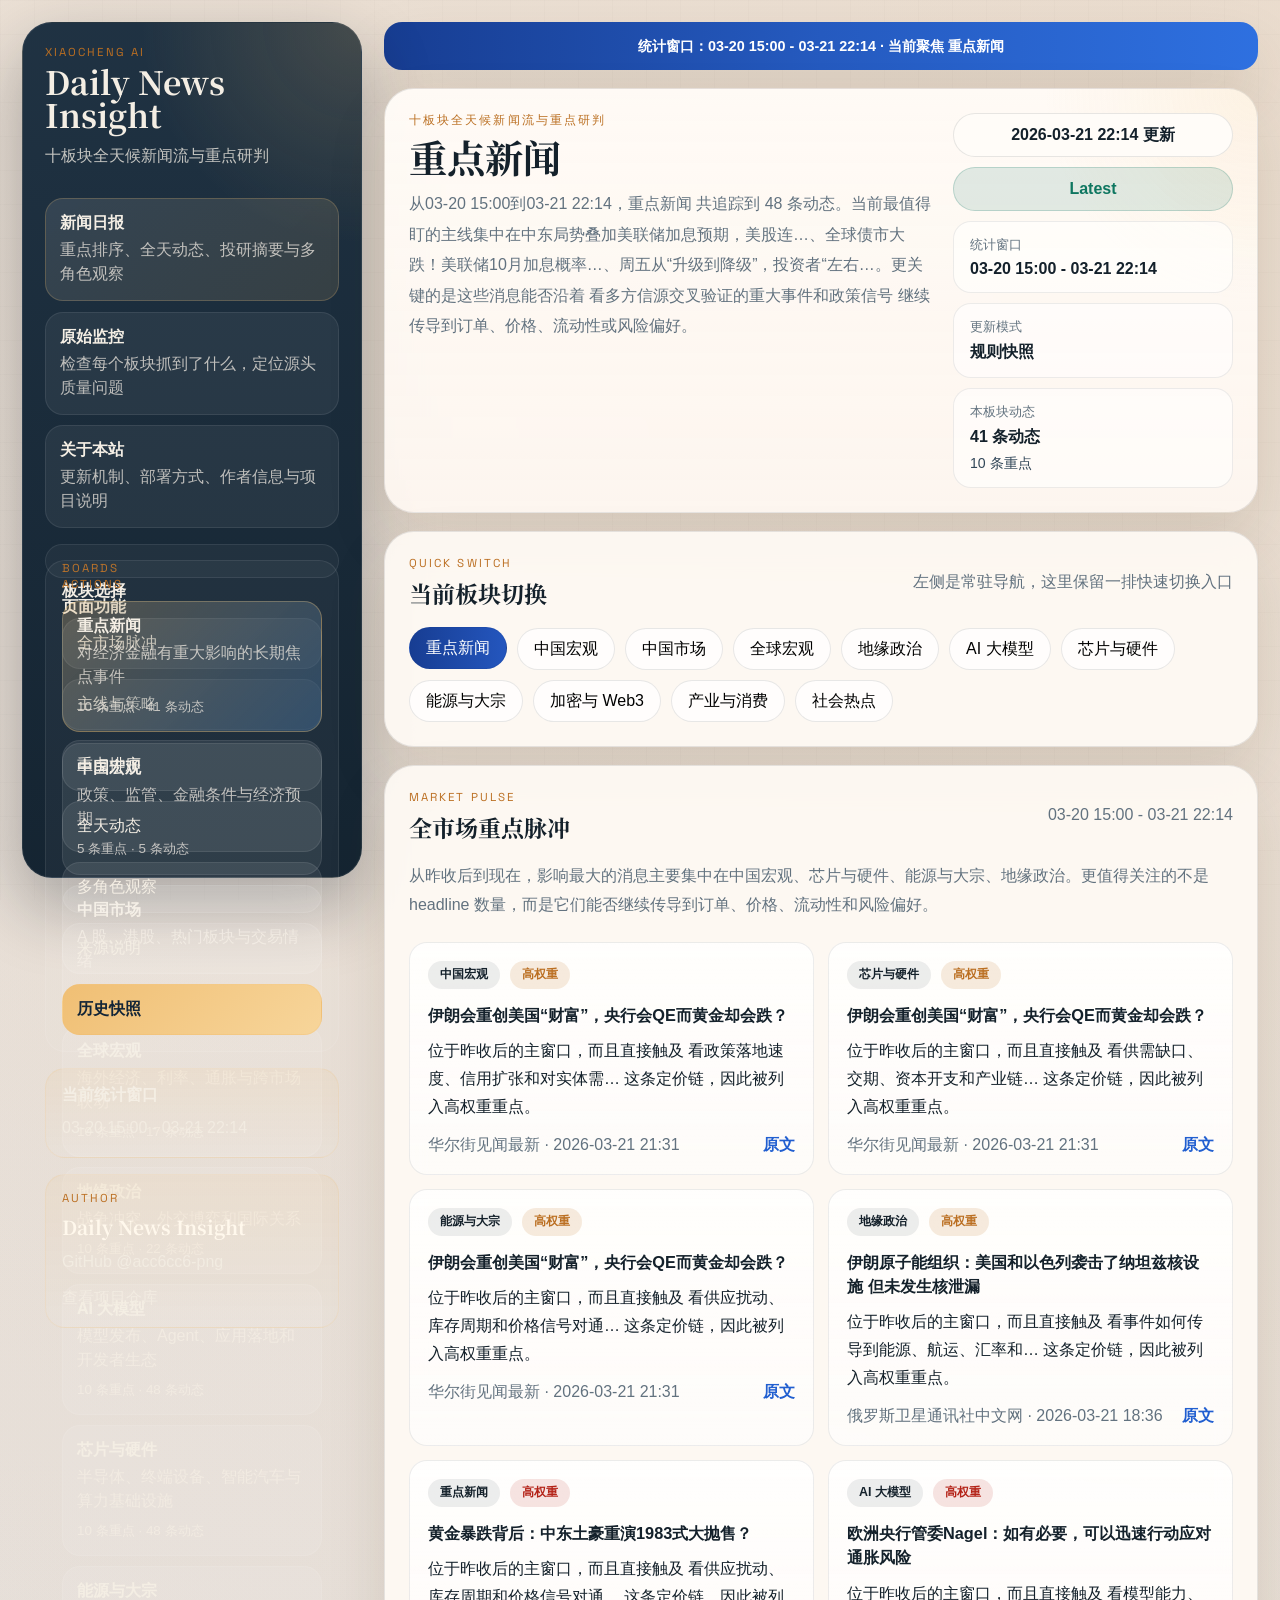
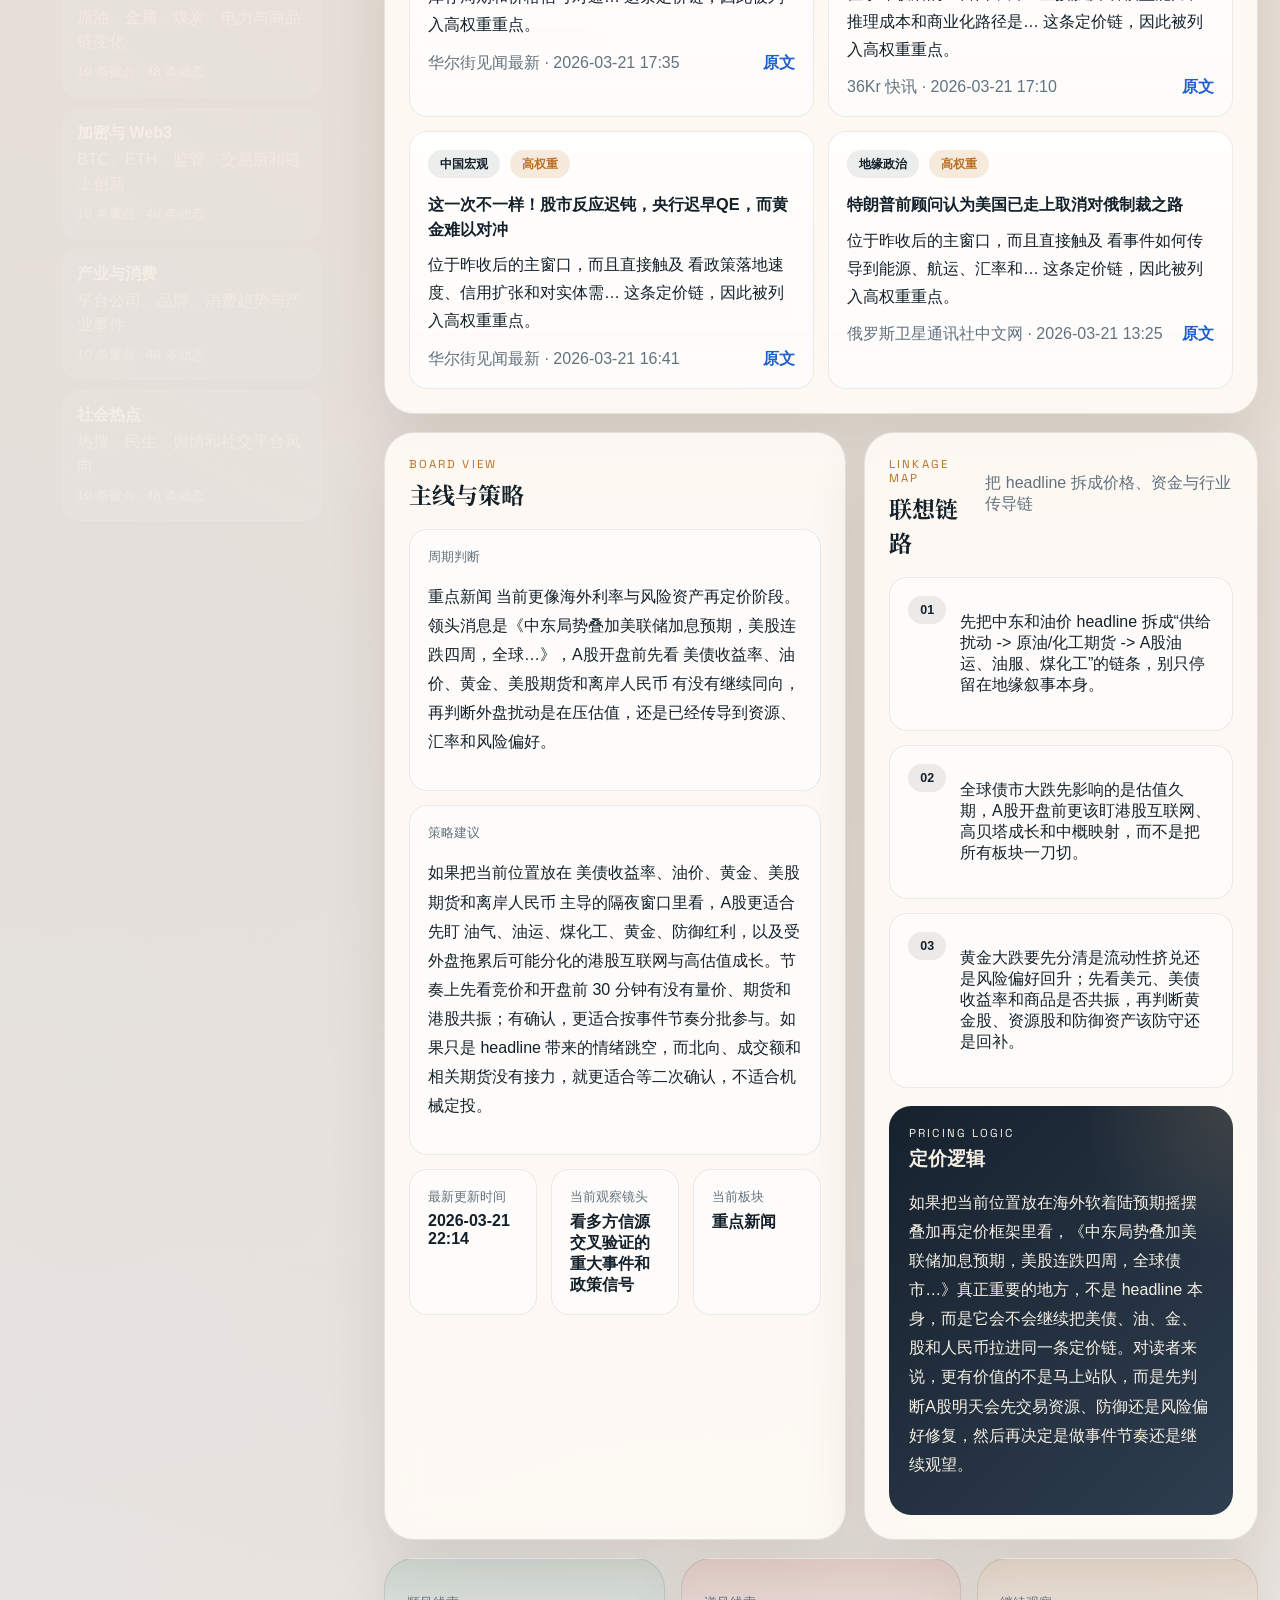
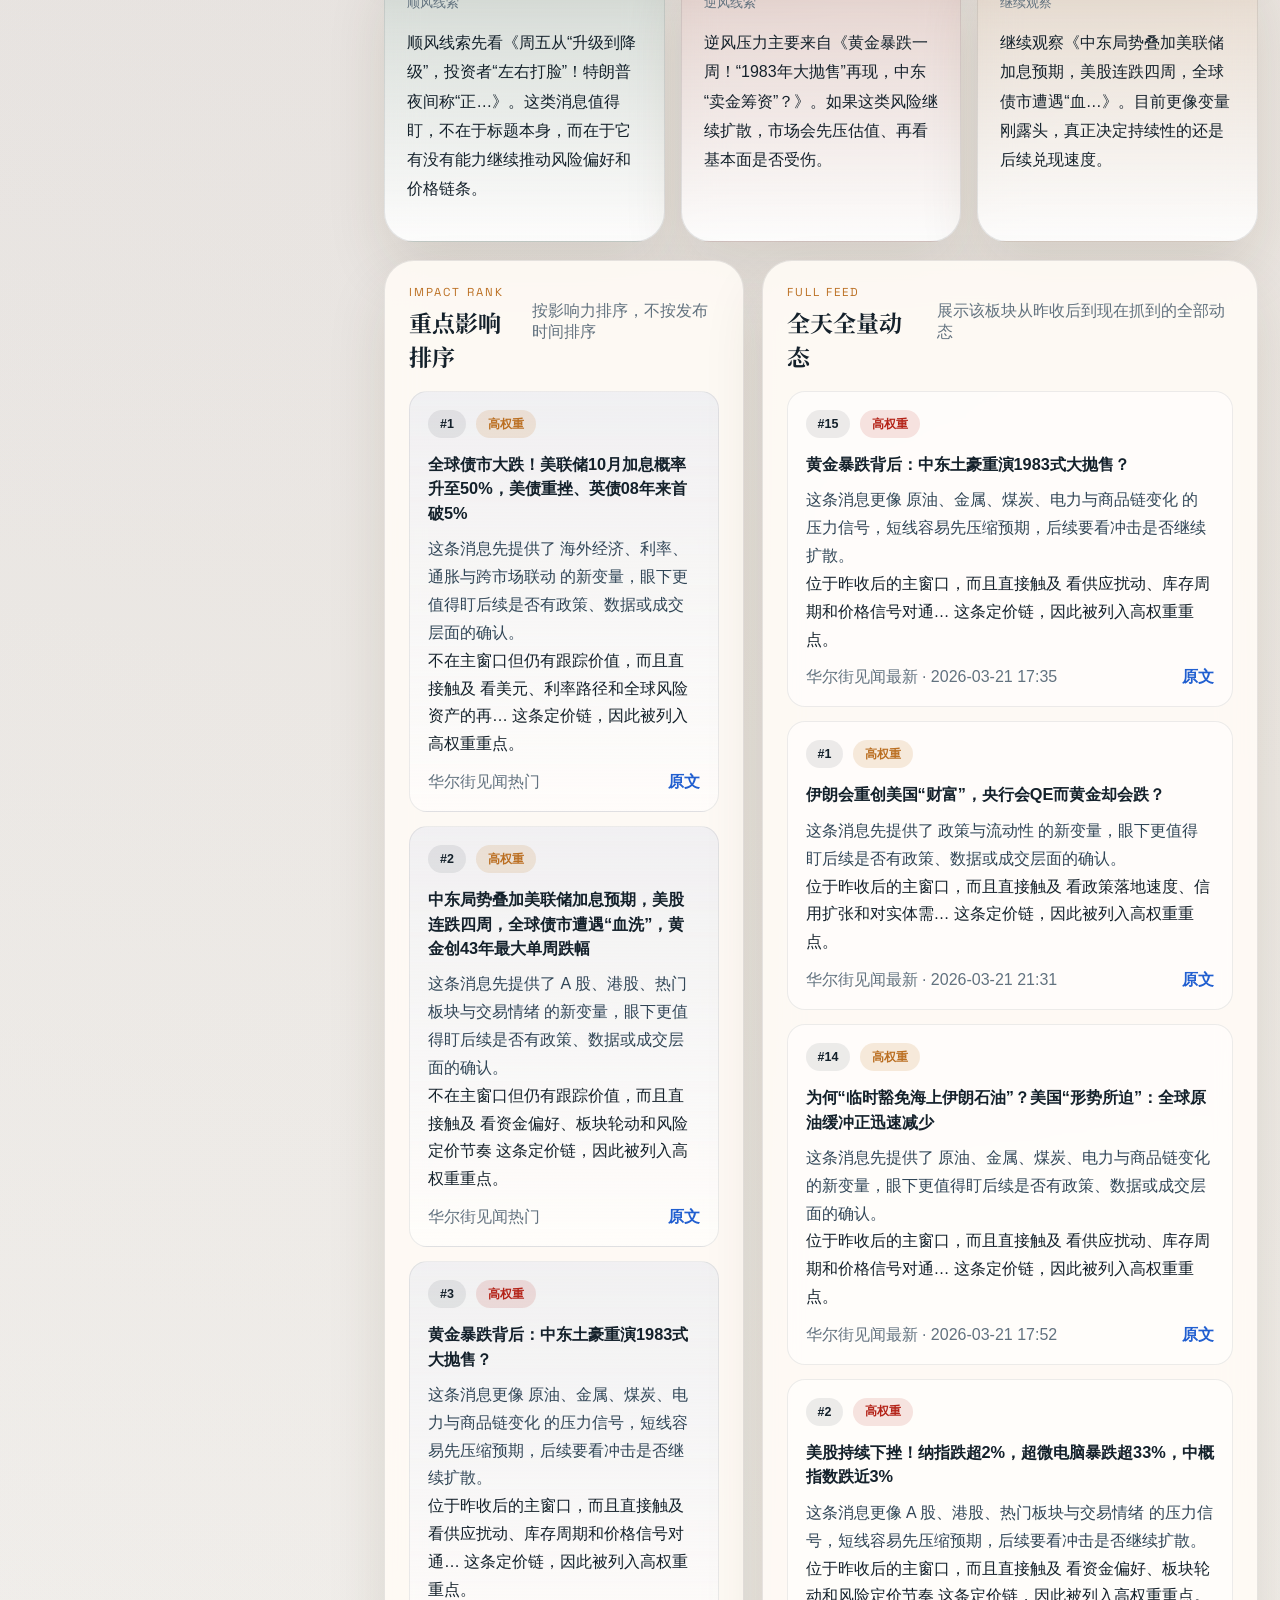
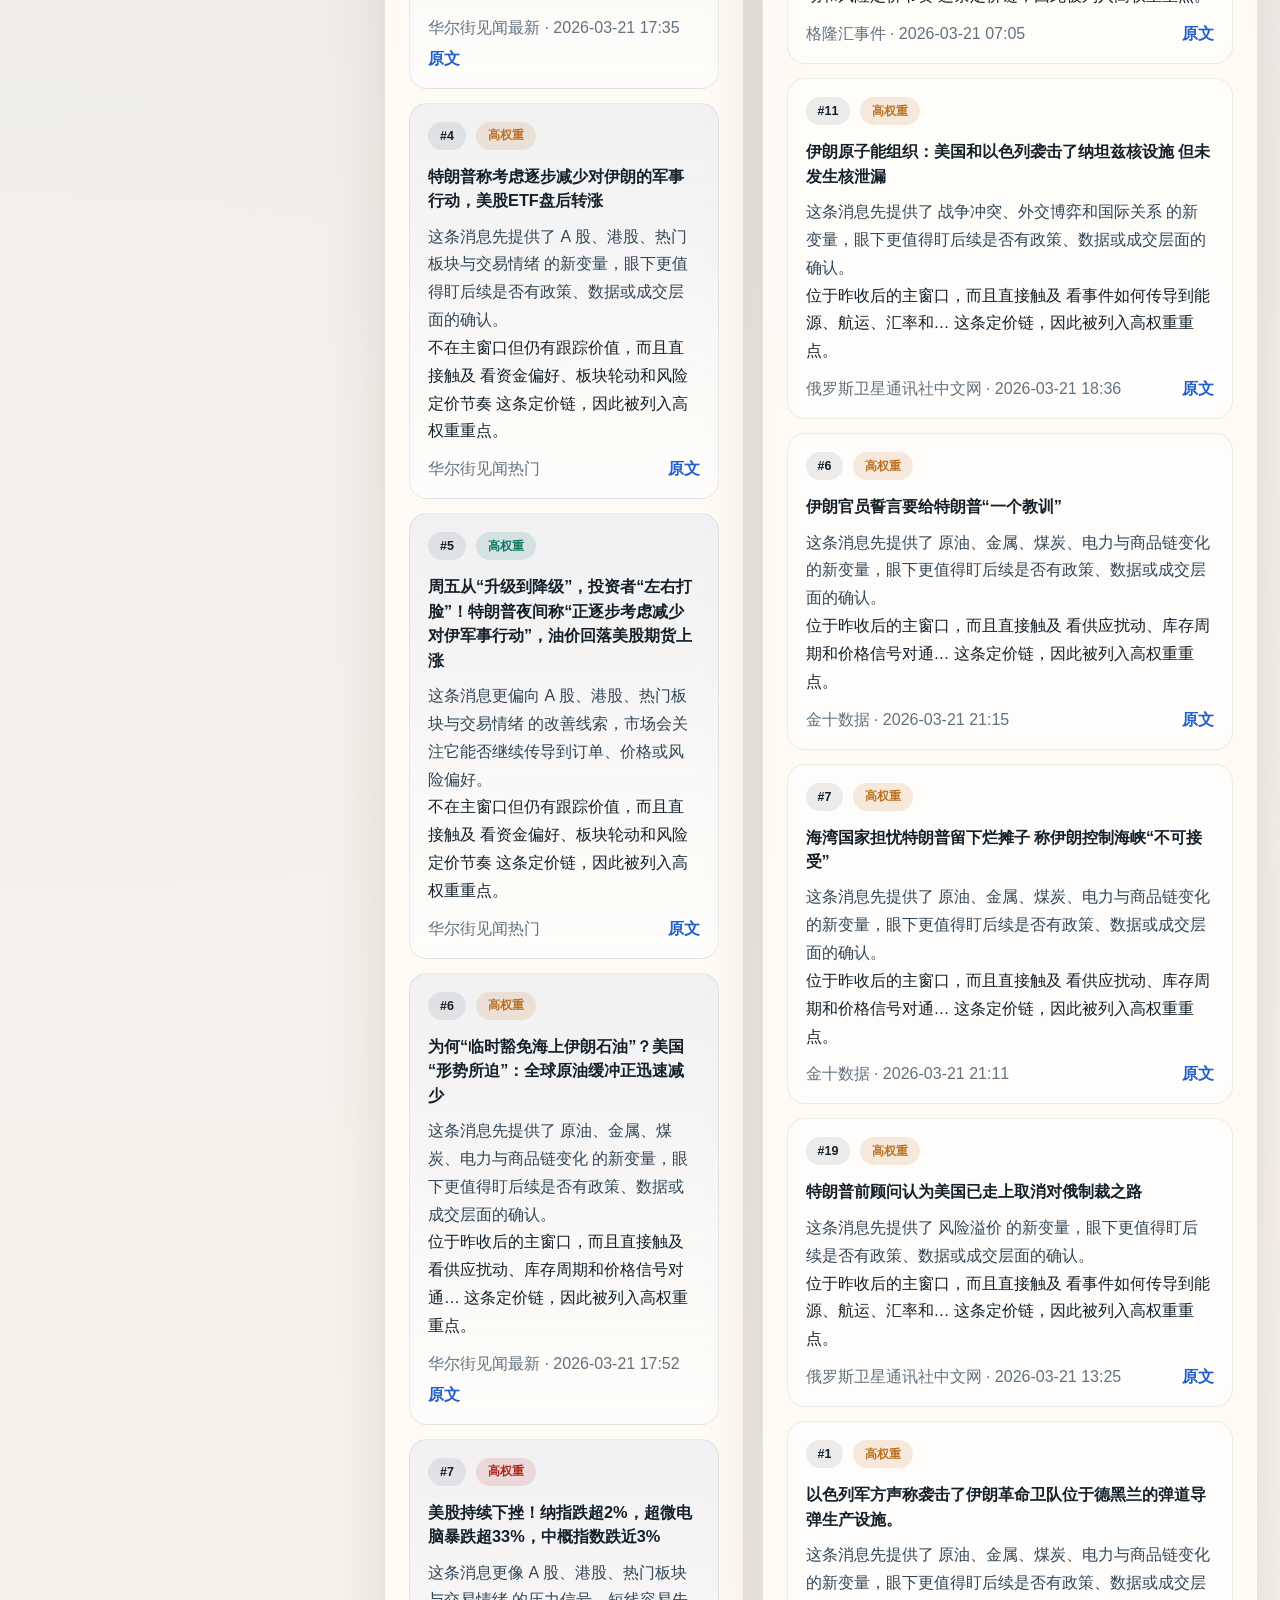
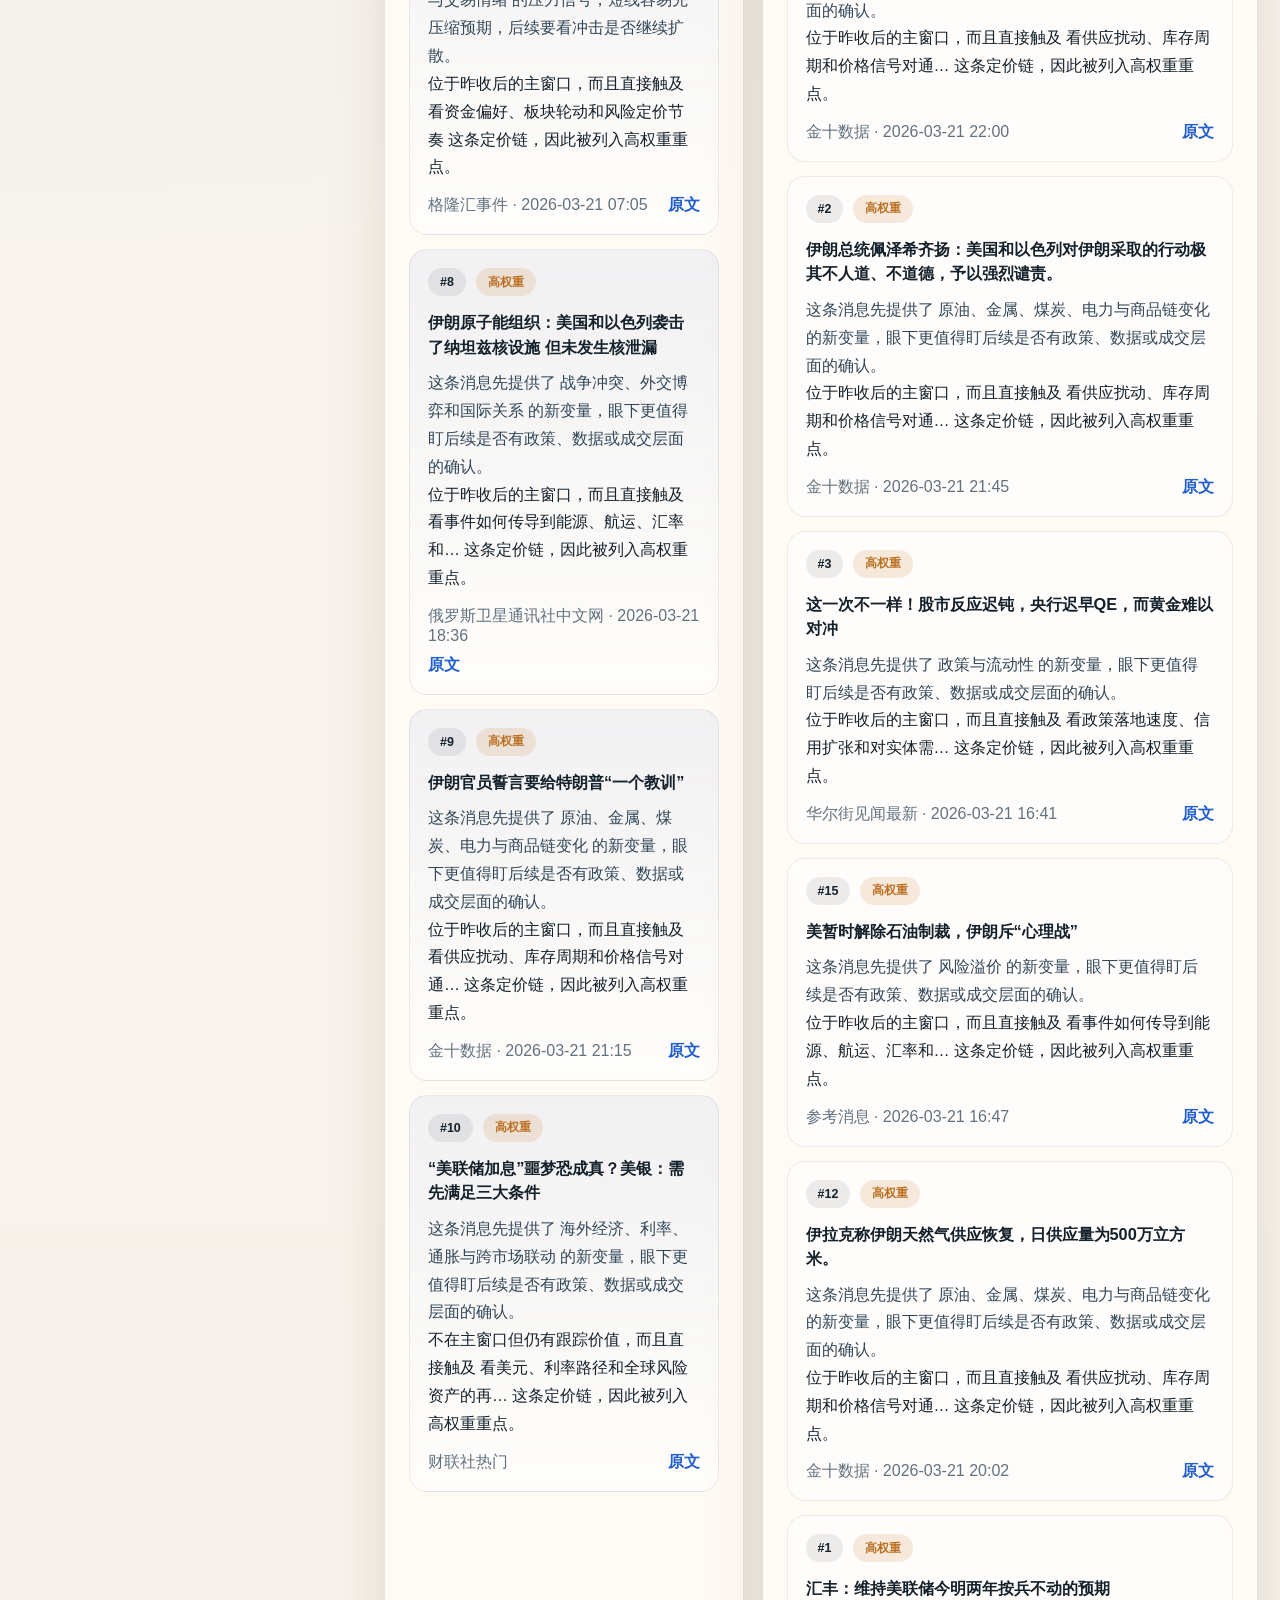
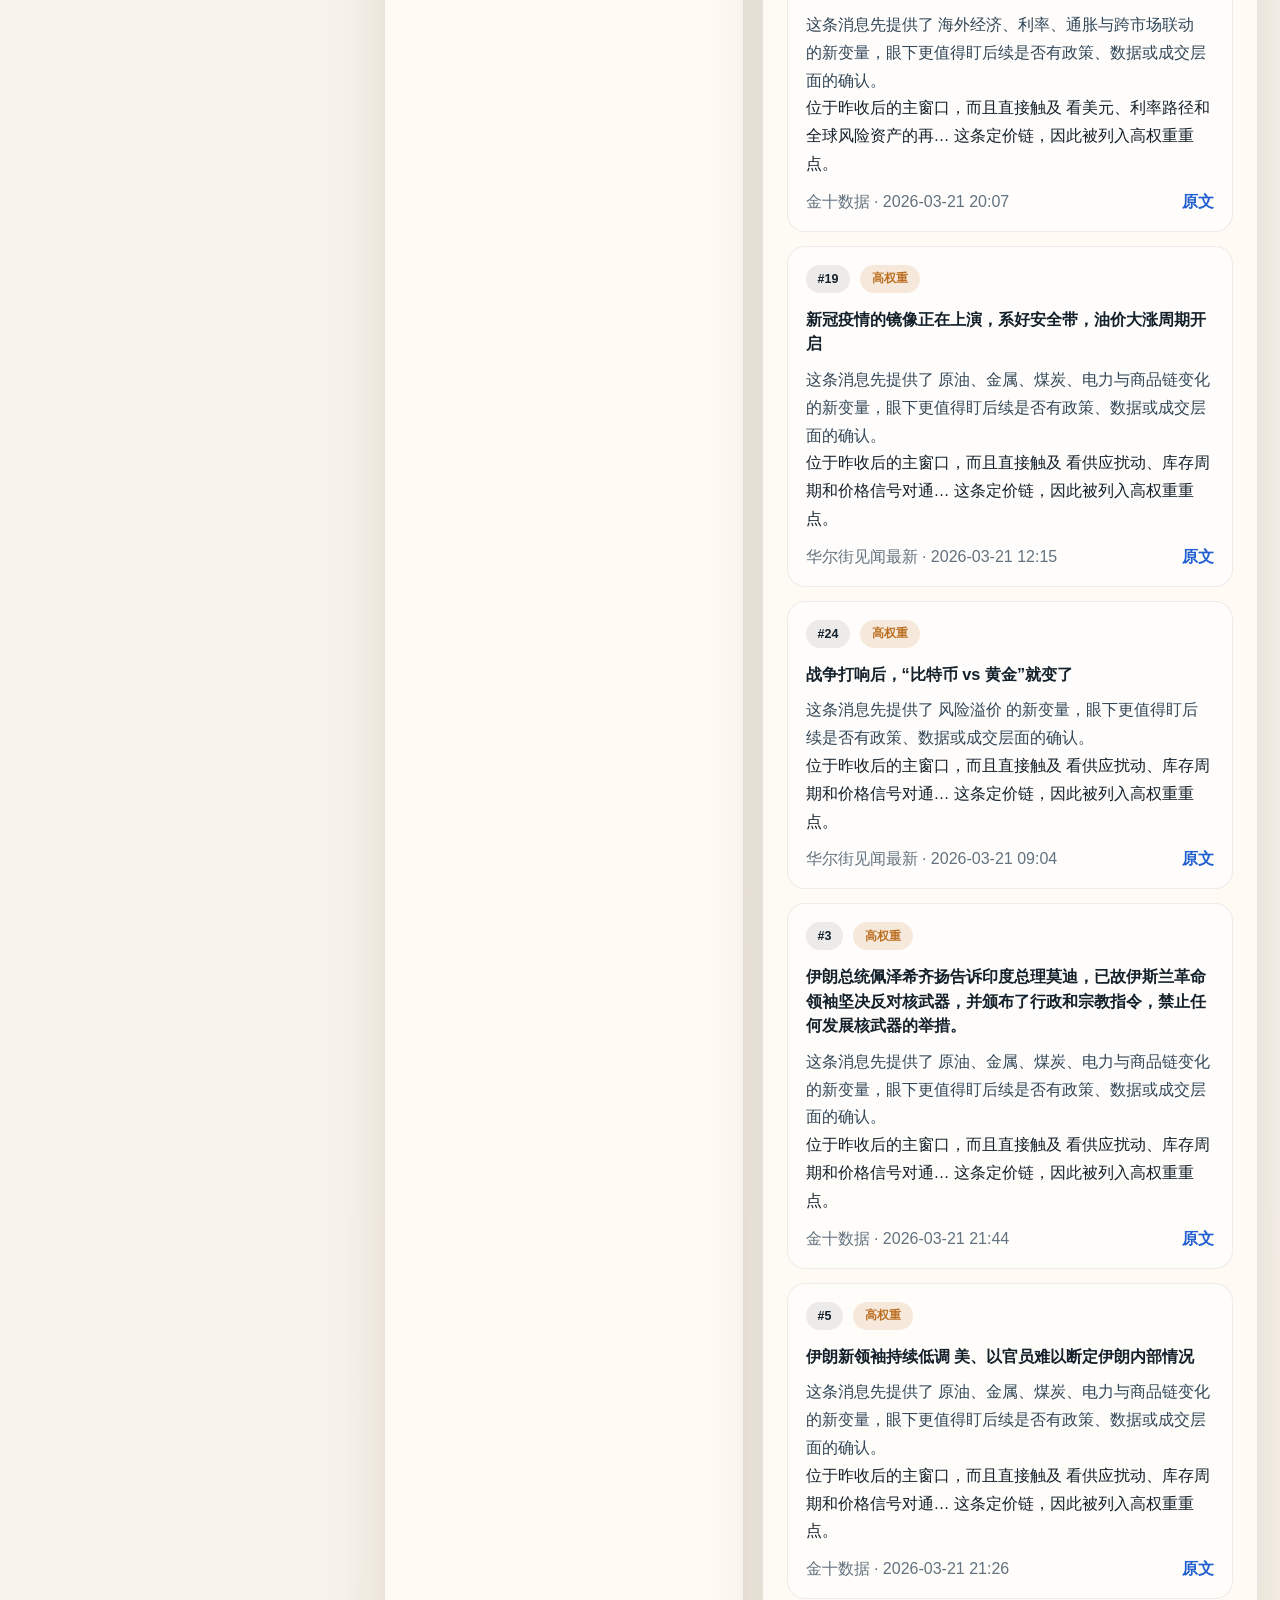
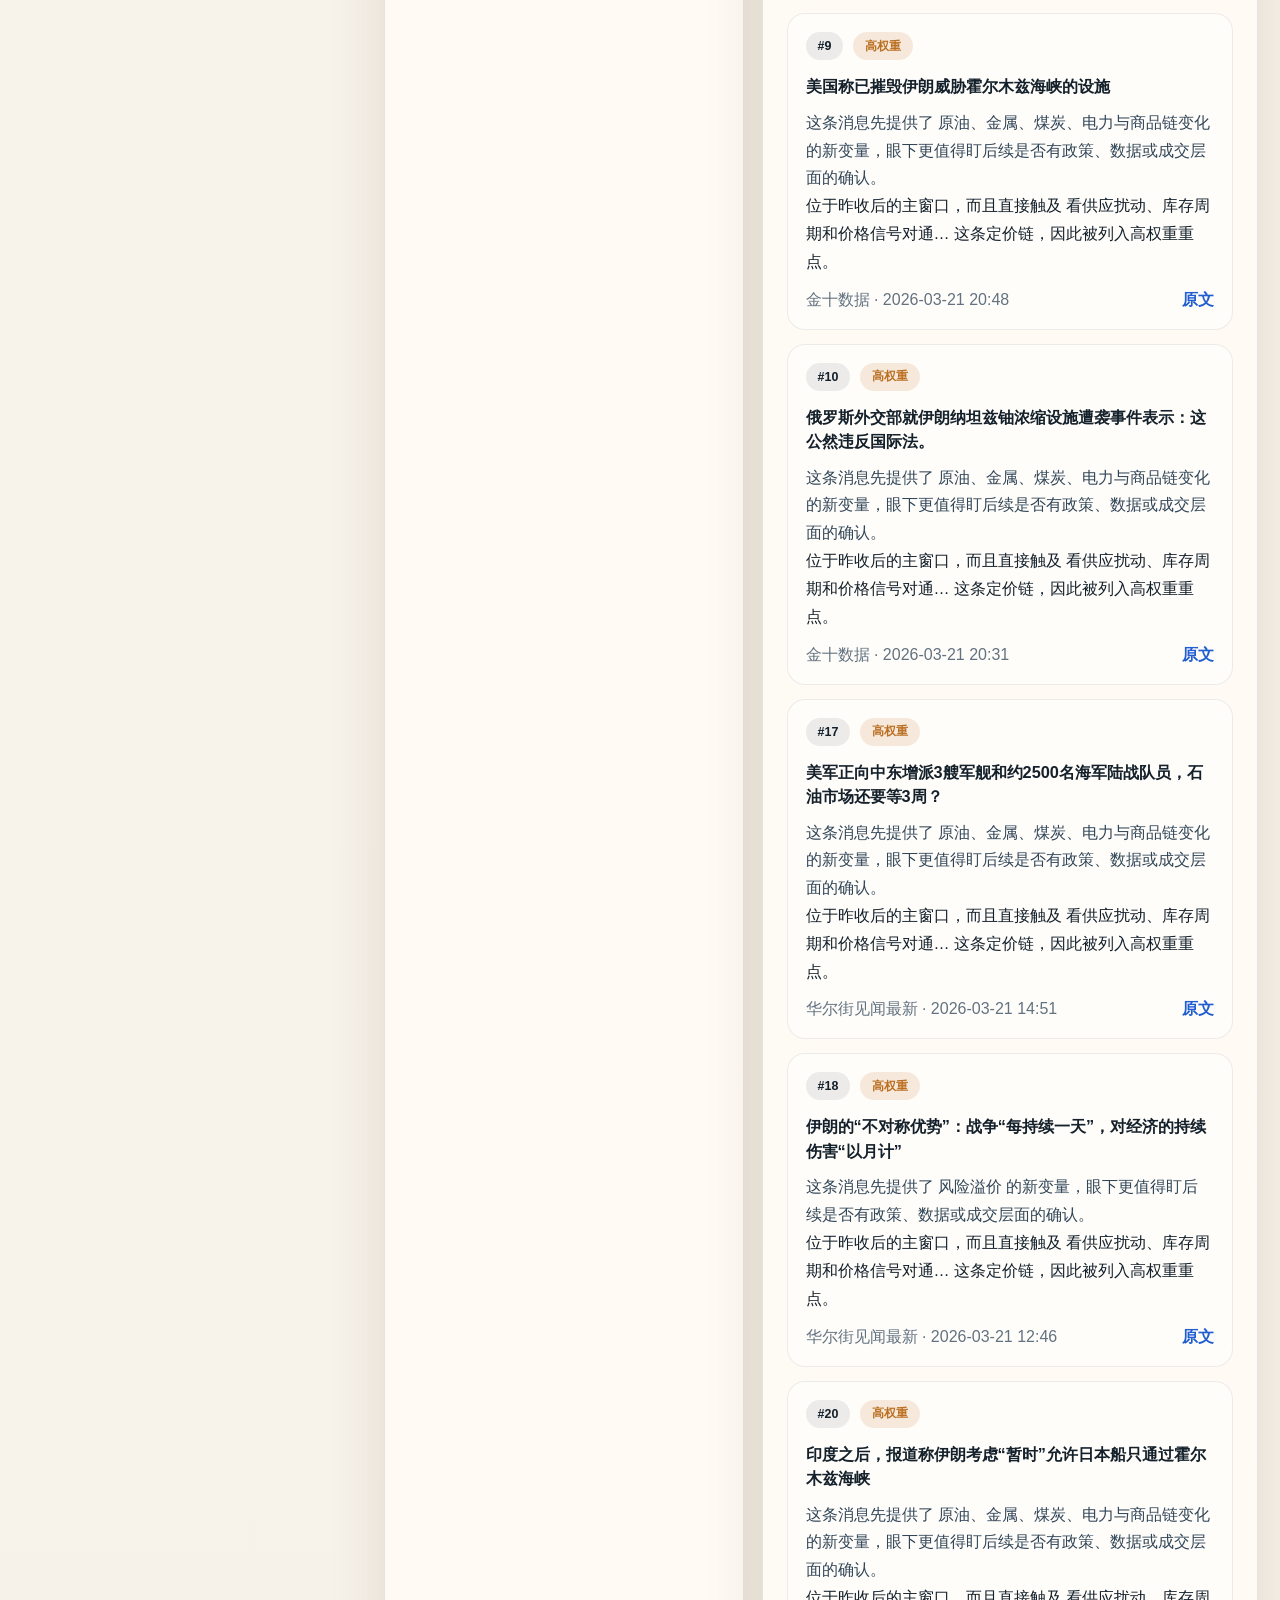
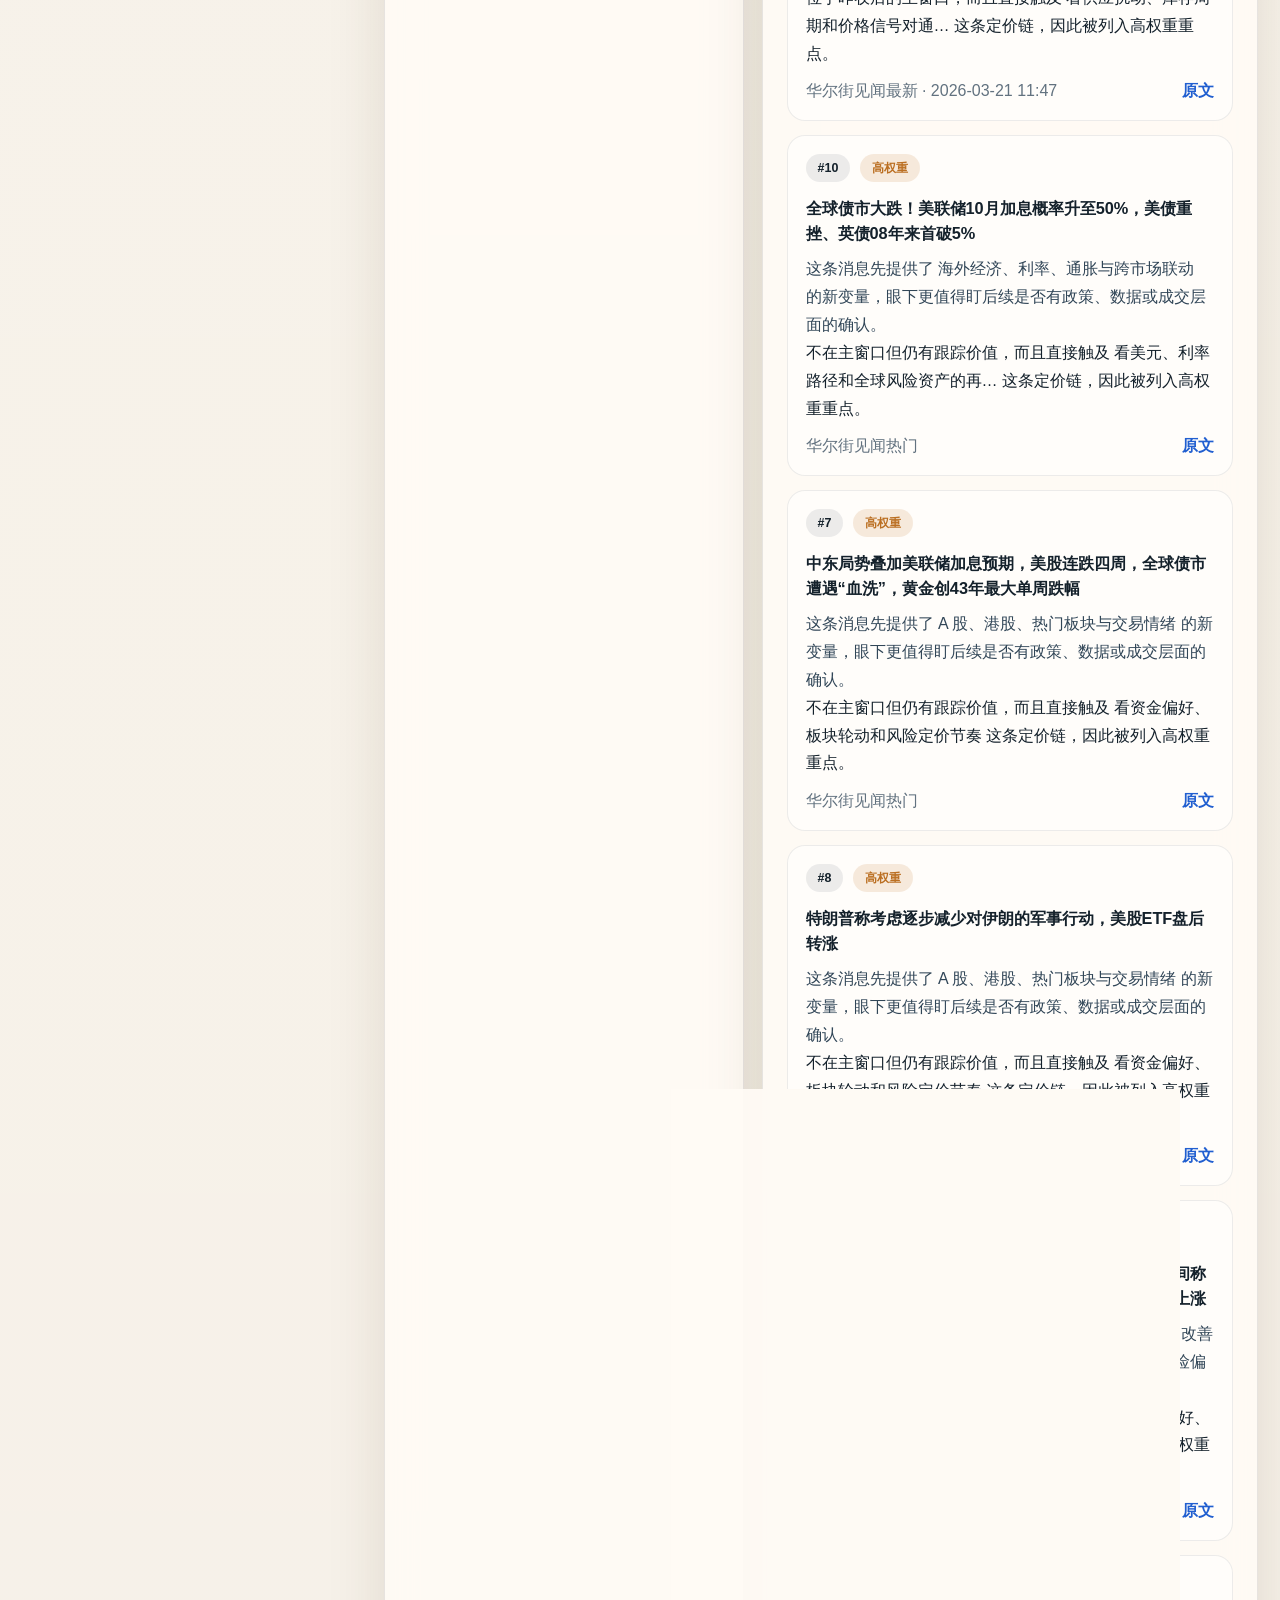
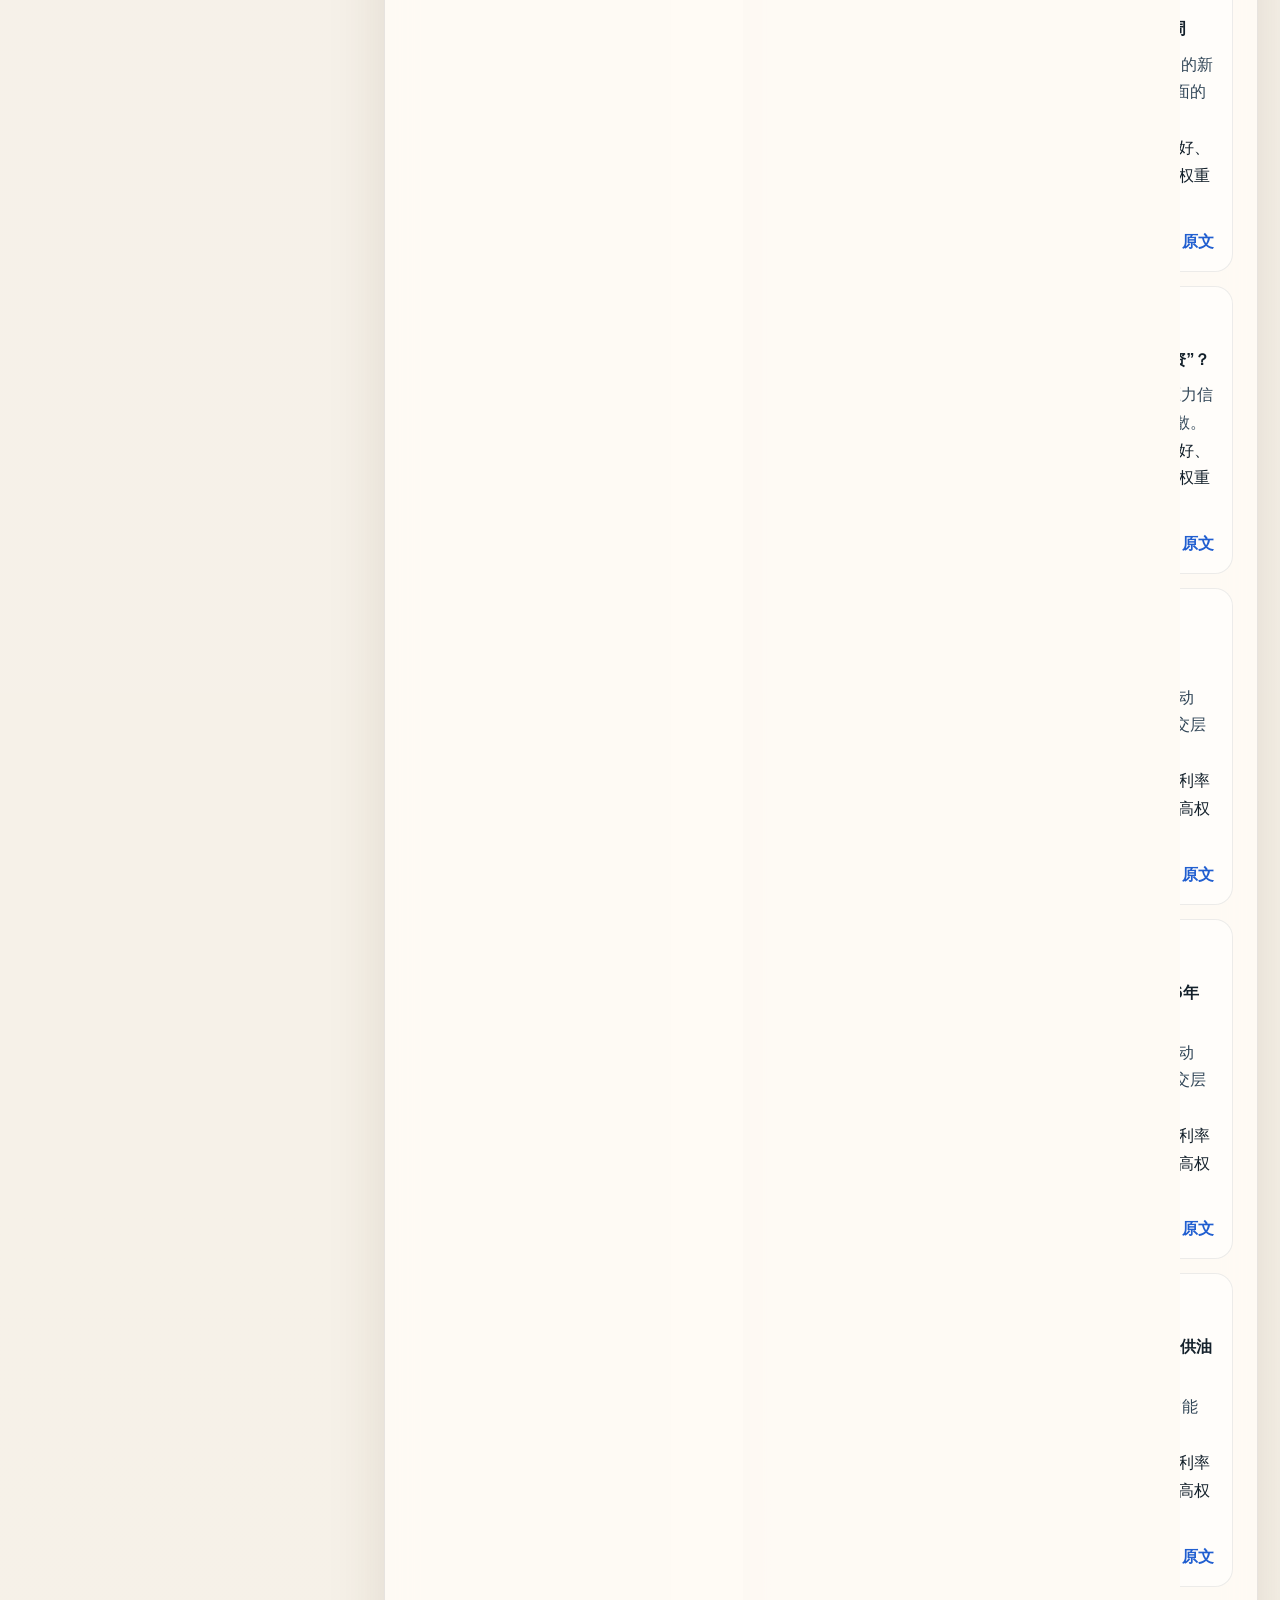
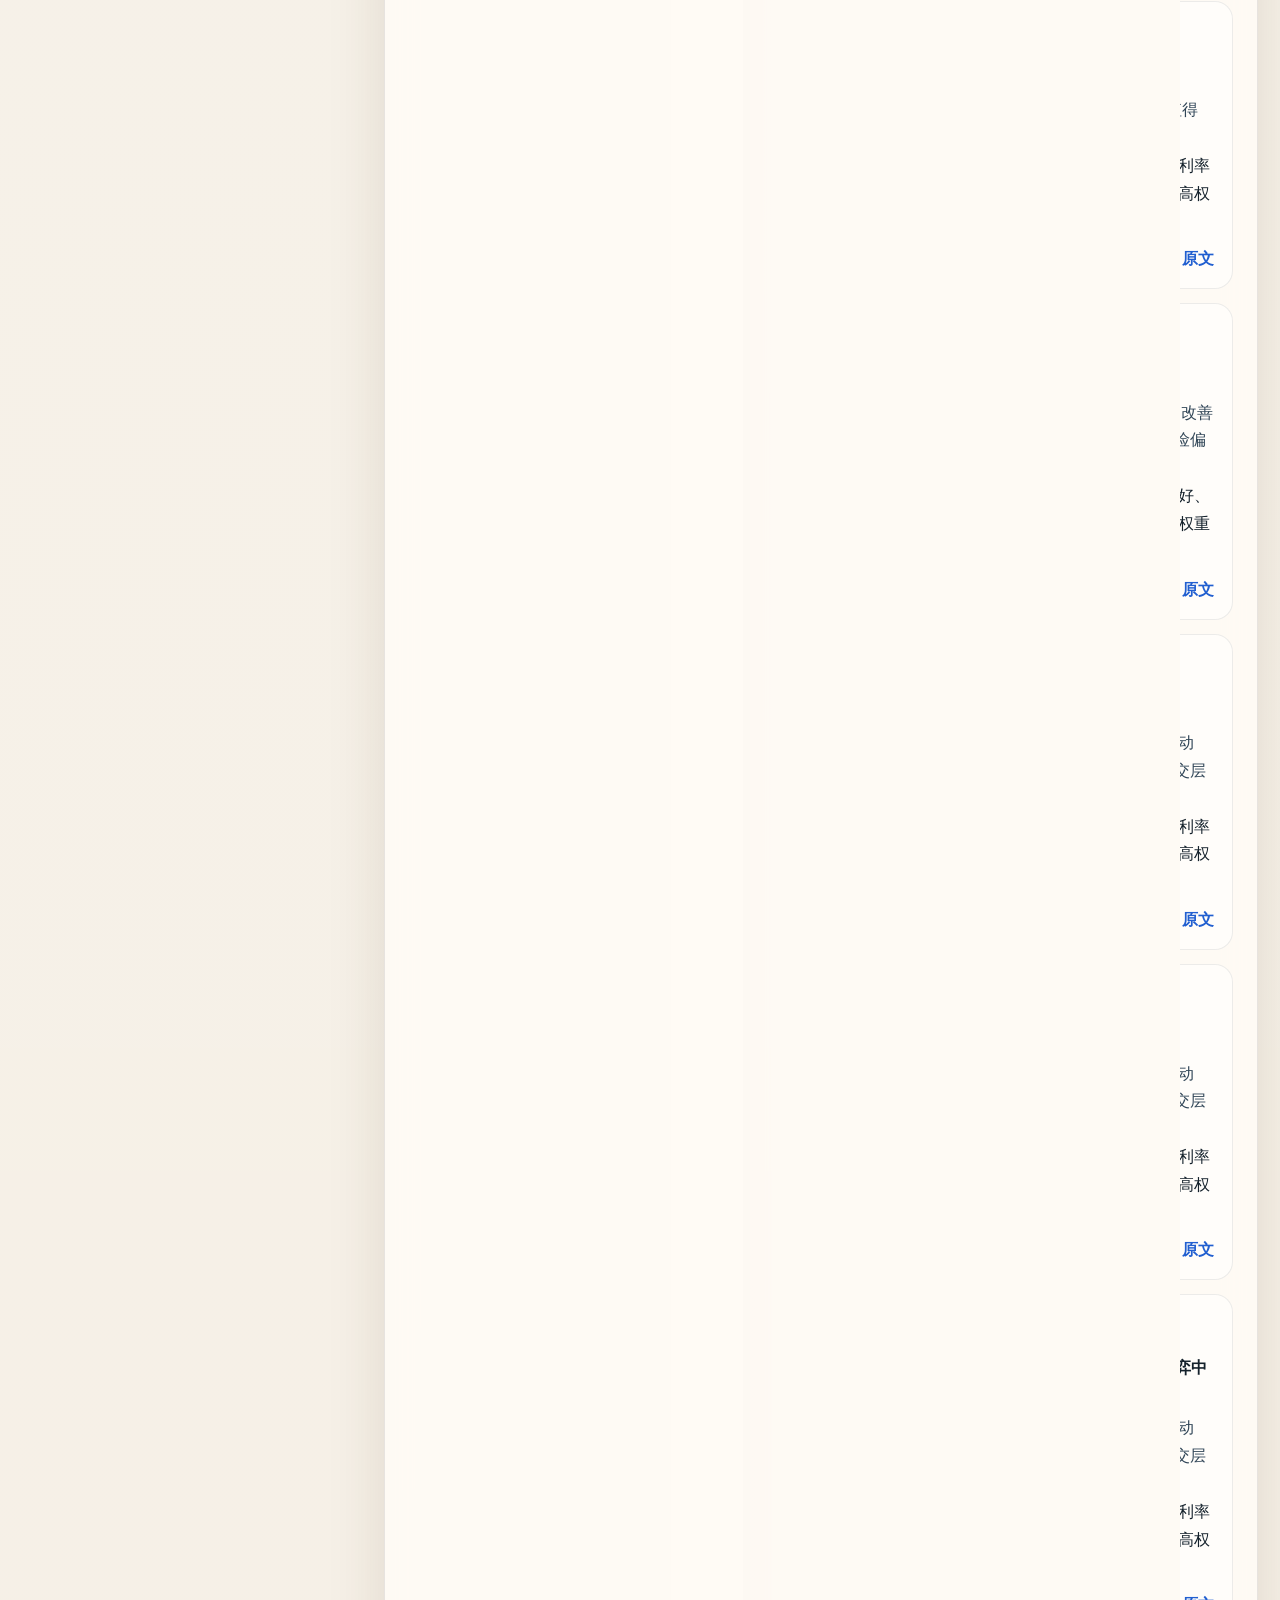
==== commit 92973904: "Refresh site branding and navigation" ====
--- a/docs/index.html
+++ b/docs/index.html
@@ -3,10 +3,10 @@
   <head>
     <meta charset="utf-8" />
     <meta name="viewport" content="width=device-width, initial-scale=1" />
-    <title>Daily News Insight</title>
+    <title>小程AI的新闻日报</title>
     <meta
       name="description"
-      content="全天候跟踪十个重点板块新闻，输出全量动态、重点影响排序、周期判断与联想链路。"
+      content="从昨收后到现在，追踪跨市场重点新闻、影响排序、周期判断与板块联想。"
     />
     <link rel="icon" href="./favicon.svg" type="image/svg+xml" />
     <link rel="preconnect" href="https://fonts.googleapis.com" />
@@ -22,51 +22,109 @@
     <div class="app-shell">
       <aside class="app-sidebar">
         <div class="sidebar-brand">
-          <p class="eyebrow">Live Research Desk</p>
-          <h1>Daily News Insight</h1>
-          <p class="sidebar-copy">
-            跟踪十个重点板块，从昨收后到现在做全量汇总、重点排序和策略拆解。
-          </p>
+          <p class="eyebrow">XIAOCHENG AI</p>
+          <h1 id="site-title">小程AI的新闻日报</h1>
+          <p class="sidebar-copy" id="site-subtitle">跨市场重点新闻与投研摘要</p>
         </div>
 
         <nav class="page-nav" aria-label="站点菜单">
           <a class="page-link is-active" href="./index.html">
-            <span class="page-link-title">主简报</span>
-            <span class="page-link-copy">全量动态、重点排序、周期判断、多角色观察</span>
+            <span class="page-link-title">新闻日报</span>
+            <span class="page-link-copy">重点排序、全天动态、投研摘要与多角色观察</span>
           </a>
           <a class="page-link" href="./monitor.html">
-            <span class="page-link-title">源数据监控</span>
-            <span class="page-link-copy">查看每个板块抓到的原始标题与来源质量</span>
+            <span class="page-link-title">原始监控</span>
+            <span class="page-link-copy">检查每个板块抓到了什么，定位源头质量问题</span>
           </a>
           <a class="page-link" href="./about.html">
-            <span class="page-link-title">部署说明</span>
-            <span class="page-link-copy">GitHub Actions、Pages 与更新方式说明</span>
+            <span class="page-link-title">关于本站</span>
+            <span class="page-link-copy">更新机制、部署方式、作者信息与项目说明</span>
           </a>
         </nav>
 
+        <section class="sidebar-panel">
+          <div class="sidebar-panel-head">
+            <p class="eyebrow">Boards</p>
+            <h2>板块选择</h2>
+          </div>
+          <div class="board-nav" id="sidebar-category-list"></div>
+        </section>
+
+        <section class="sidebar-panel">
+          <div class="sidebar-panel-head">
+            <p class="eyebrow">Actions</p>
+            <h2>页面功能</h2>
+          </div>
+          <div class="section-menu">
+            <button class="section-button" type="button" data-section-target="section-pulse">全市场脉冲</button>
+            <button class="section-button" type="button" data-section-target="section-overview">主线与策略</button>
+            <button class="section-button" type="button" data-section-target="section-priority">重点排序</button>
+            <button class="section-button" type="button" data-section-target="section-feed">全天动态</button>
+            <button class="section-button" type="button" data-section-target="section-comments">多角色观察</button>
+            <button class="section-button" type="button" data-section-target="section-sources">来源说明</button>
+            <button class="section-button section-button--accent" id="history-open" type="button">历史快照</button>
+          </div>
+        </section>
+
         <section class="sidebar-note">
-          <p class="sidebar-note-title">当前窗口</p>
-          <p class="sidebar-note-copy" id="sidebar-window">正在读取最新快照…</p>
+          <p class="sidebar-note-title">当前统计窗口</p>
+          <p class="sidebar-note-copy" id="sidebar-window">正在读取最新快照</p>
+        </section>
+
+        <section class="contact-card">
+          <p class="eyebrow">Author</p>
+          <h2 id="contact-author">小程AI</h2>
+          <a id="contact-link" href="https://github.com/acc6cc6-png" target="_blank" rel="noreferrer">
+            GitHub @acc6cc6-png
+          </a>
+          <a id="repo-link" href="https://github.com/acc6cc6-png/daily-news-insight" target="_blank" rel="noreferrer">
+            查看项目仓库
+          </a>
         </section>
       </aside>
 
       <main class="app-main">
-        <div class="update-banner" id="window-banner">正在读取最新快照…</div>
-
-        <header class="main-header">
-          <div class="hero-copy">
-            <p class="eyebrow" id="hero-kicker">全天候重点追踪</p>
-            <h2 class="main-title" id="hero-title">载入中</h2>
-            <p class="hero-lead" id="hero-lead"></p>
-          </div>
-          <div class="header-actions">
-            <button class="ghost-button" id="history-open" type="button">历史快照</button>
-            <div class="status-pill" id="generated-badge">读取中…</div>
-            <div class="latest-pill" id="latest-indicator">Latest</div>
+        <div class="update-banner" id="window-banner">正在读取最新快照</div>
+
+        <header class="hero-card" id="section-top">
+          <div class="hero-grid">
+            <div class="hero-main">
+              <p class="eyebrow" id="hero-kicker">跨市场重点新闻与投研摘要</p>
+              <h2 class="main-title" id="hero-title">重点新闻</h2>
+              <p class="hero-lead" id="hero-lead"></p>
+            </div>
+            <div class="hero-side">
+              <div class="hero-pill" id="generated-badge">正在读取</div>
+              <div class="hero-pill hero-pill--accent" id="latest-indicator">Latest</div>
+              <div class="hero-stat">
+                <span>统计窗口</span>
+                <strong id="metric-window">-</strong>
+              </div>
+              <div class="hero-stat">
+                <span>更新模式</span>
+                <strong id="metric-mode">-</strong>
+              </div>
+              <div class="hero-stat hero-stat--stack">
+                <span>本板块动态</span>
+                <strong id="story-total">-</strong>
+                <small id="priority-total">-</small>
+              </div>
+            </div>
           </div>
         </header>
 
-        <section class="pulse-card">
+        <section class="board-strip-card">
+          <div class="section-head">
+            <div>
+              <p class="eyebrow">Quick Switch</p>
+              <h3>当前板块切换</h3>
+            </div>
+            <p class="section-hint">左侧是常驻导航，这里保留一排快速切换入口</p>
+          </div>
+          <div class="tab-strip" id="category-tabs" aria-label="板块切换"></div>
+        </section>
+
+        <section class="pulse-card" id="section-pulse">
           <div class="section-head">
             <div>
               <p class="eyebrow">Market Pulse</p>
@@ -78,19 +136,13 @@
           <div class="pulse-grid" id="pulse-grid"></div>
         </section>
 
-        <section class="tab-strip" id="category-tabs" aria-label="板块切换"></section>
-
-        <section class="overview-grid">
+        <section class="overview-grid" id="section-overview">
           <article class="summary-card">
             <div class="section-head">
               <div>
                 <p class="eyebrow">Board View</p>
                 <h3>主线与策略</h3>
               </div>
-              <div class="metric-inline">
-                <span class="metric-chip" id="story-total">-</span>
-                <span class="metric-chip" id="priority-total">-</span>
-              </div>
             </div>
             <div class="summary-stack">
               <div class="summary-block">
@@ -103,30 +155,38 @@
               </div>
               <div class="summary-meta-grid">
                 <div class="metric-card">
-                  <span class="metric-label">统计窗口</span>
-                  <strong id="metric-window">-</strong>
+                  <span class="metric-label">最新更新时间</span>
+                  <strong id="metric-generated">-</strong>
                 </div>
                 <div class="metric-card">
-                  <span class="metric-label">更新时间</span>
-                  <strong id="metric-generated">-</strong>
+                  <span class="metric-label">当前观察镜头</span>
+                  <strong id="lens-copy">-</strong>
                 </div>
                 <div class="metric-card">
-                  <span class="metric-label">版本状态</span>
-                  <strong id="metric-mode">-</strong>
-                </div>
-              </div>
-            </div>
-          </article>
-
-          <article class="panel-card">
-            <div class="section-head">
-              <div>
-                <p class="eyebrow">Linkage Map</p>
-                <h3>联想链路</h3>
-              </div>
-              <p class="section-hint">不是直接喊单，而是把 headline 拆成更高弹性的传导路径</p>
-            </div>
-            <div class="linkage-list" id="linkage-list"></div>
+                  <span class="metric-label">当前板块</span>
+                  <strong id="metric-category">-</strong>
+                </div>
+              </div>
+            </div>
+          </article>
+
+          <article class="panel-card panel-card--stack">
+            <div>
+              <div class="section-head">
+                <div>
+                  <p class="eyebrow">Linkage Map</p>
+                  <h3>联想链路</h3>
+                </div>
+                <p class="section-hint">把 headline 拆成价格、资金与行业传导链</p>
+              </div>
+              <div class="linkage-list" id="linkage-list"></div>
+            </div>
+
+            <div class="insight-box">
+              <p class="eyebrow">Pricing Logic</p>
+              <h3>定价逻辑</h3>
+              <p class="analyst-copy" id="analyst-copy"></p>
+            </div>
           </article>
         </section>
 
@@ -145,59 +205,48 @@
           </article>
         </section>
 
-        <section class="analyst-card">
-          <div class="section-head">
-            <div>
-              <p class="eyebrow">Pricing Logic</p>
-              <h3>定价逻辑</h3>
-            </div>
-            <p class="lens-copy" id="lens-copy"></p>
-          </div>
-          <p class="analyst-copy" id="analyst-copy"></p>
-        </section>
-
         <section class="feed-grid">
-          <article class="panel-card">
+          <article class="panel-card" id="section-priority">
+            <div class="section-head">
+              <div>
+                <p class="eyebrow">Impact Rank</p>
+                <h3>重点影响排序</h3>
+              </div>
+              <p class="section-hint">按影响力排序，不按发布时间排序</p>
+            </div>
+            <div class="stories-list stories-list--priority" id="priority-stories-list"></div>
+          </article>
+
+          <article class="panel-card" id="section-feed">
             <div class="section-head">
               <div>
                 <p class="eyebrow">Full Feed</p>
                 <h3>全天全量动态</h3>
               </div>
-              <p class="section-hint">按时间排序，展示该板块从昨收后到现在抓到的全部动态</p>
+              <p class="section-hint">展示该板块从昨收后到现在抓到的全部动态</p>
             </div>
             <div class="stories-list stories-list--full" id="all-stories-list"></div>
           </article>
-
-          <article class="panel-card">
-            <div class="section-head">
-              <div>
-                <p class="eyebrow">Impact Rank</p>
-                <h3>重点影响排序</h3>
-              </div>
-              <p class="section-hint">按影响程度排序，不按发布时间排序</p>
-            </div>
-            <div class="stories-list stories-list--priority" id="priority-stories-list"></div>
-          </article>
-        </section>
-
-        <section class="panel-card">
+        </section>
+
+        <section class="panel-card" id="section-comments">
           <div class="section-head">
             <div>
               <p class="eyebrow">Multi View</p>
               <h3>多角色观察</h3>
             </div>
-            <p class="section-hint">用不同视角去看同一批新闻，保留分歧而不是只给一个结论</p>
+            <p class="section-hint">同一批新闻，换不同视角看，减少单一叙事</p>
           </div>
           <div class="comments-list" id="comments-list"></div>
         </section>
 
-        <section class="panel-card">
+        <section class="panel-card" id="section-sources">
           <div class="section-head">
             <div>
               <p class="eyebrow">Sources</p>
-              <h3>当前板块使用来源</h3>
-            </div>
-            <p class="section-hint">中文聚合源与国际专业媒体并行</p>
+              <h3>来源与数据出口</h3>
+            </div>
+            <p class="section-hint">中文聚合源与国际专业媒体并行，方便核对原始链路</p>
           </div>
           <div id="source-list" class="source-list"></div>
           <div class="raw-links">
--- a/docs/assets/app.css
+++ b/docs/assets/app.css
@@ -1,24 +1,27 @@
 :root {
-  --bg: #f2ede4;
-  --bg-deep: #e6ddcf;
-  --paper: rgba(255, 250, 244, 0.92);
-  --paper-strong: rgba(255, 250, 244, 0.98);
+  --bg: #f5efe5;
+  --bg-deep: #ecdfcf;
+  --paper: rgba(255, 251, 246, 0.9);
+  --paper-strong: rgba(255, 252, 248, 0.98);
   --paper-soft: rgba(255, 255, 255, 0.58);
+  --sidebar: #10202e;
+  --sidebar-strong: #172d3f;
+  --sidebar-line: rgba(255, 255, 255, 0.08);
   --ink: #14212b;
-  --muted: #607080;
+  --ink-soft: #314657;
+  --muted: #62727f;
   --line: rgba(20, 33, 43, 0.1);
   --line-strong: rgba(20, 33, 43, 0.18);
-  --brand: #b36b17;
-  --brand-soft: rgba(179, 107, 23, 0.12);
-  --blue: #225fd1;
-  --blue-soft: rgba(34, 95, 209, 0.1);
-  --green: #0d7660;
-  --green-soft: rgba(13, 118, 96, 0.12);
+  --brand: #bb6f22;
+  --brand-soft: rgba(187, 111, 34, 0.14);
+  --blue: #215fd0;
+  --blue-soft: rgba(33, 95, 208, 0.12);
+  --green: #0e7660;
+  --green-soft: rgba(14, 118, 96, 0.12);
   --red: #b42318;
   --red-soft: rgba(180, 35, 24, 0.12);
-  --navy: #132030;
-  --navy-soft: rgba(19, 32, 48, 0.08);
-  --shadow: 0 24px 60px rgba(64, 45, 15, 0.12);
+  --shadow: 0 28px 60px rgba(68, 46, 19, 0.12);
+  --sidebar-shadow: 0 28px 70px rgba(8, 18, 27, 0.32);
   --radius-xl: 30px;
   --radius-lg: 24px;
   --radius-md: 18px;
@@ -39,9 +42,9 @@
   color: var(--ink);
   font-family: "IBM Plex Sans SC", sans-serif;
   background:
-    radial-gradient(circle at top right, rgba(179, 107, 23, 0.18), transparent 30%),
-    radial-gradient(circle at left 10% top 20%, rgba(34, 95, 209, 0.08), transparent 26%),
-    linear-gradient(180deg, rgba(255, 255, 255, 0.45), rgba(255, 255, 255, 0)),
+    radial-gradient(circle at top right, rgba(187, 111, 34, 0.16), transparent 26%),
+    radial-gradient(circle at left 0 top 12%, rgba(33, 95, 208, 0.08), transparent 24%),
+    linear-gradient(180deg, rgba(255, 255, 255, 0.4), rgba(255, 255, 255, 0)),
     var(--bg);
 }
 
@@ -54,7 +57,7 @@
   background-image:
     linear-gradient(rgba(20, 33, 43, 0.03) 1px, transparent 1px),
     linear-gradient(90deg, rgba(20, 33, 43, 0.03) 1px, transparent 1px);
-  background-size: 32px 32px;
+  background-size: 34px 34px;
 }
 
 a,
@@ -84,113 +87,198 @@
   position: relative;
   z-index: 1;
   display: grid;
-  grid-template-columns: 300px minmax(0, 1fr);
+  grid-template-columns: 340px minmax(0, 1fr);
   gap: 22px;
-  max-width: 1640px;
+  max-width: 1680px;
   margin: 0 auto;
   padding: 22px;
-}
-
-.app-sidebar,
-.summary-card,
-.panel-card,
-.signal-card,
-.analyst-card,
-.pulse-card,
-.history-dialog {
-  backdrop-filter: blur(18px);
-  background: var(--paper);
-  border: 1px solid var(--line);
-  box-shadow: var(--shadow);
 }
 
 .app-sidebar {
   position: sticky;
   top: 22px;
   height: calc(100vh - 44px);
+  display: grid;
+  grid-template-rows: auto auto minmax(0, 1fr) auto auto;
+  gap: 16px;
+  padding: 22px;
   border-radius: var(--radius-xl);
-  padding: 22px 18px;
-  display: flex;
-  flex-direction: column;
-  gap: 20px;
-}
-
-.sidebar-brand {
-  padding: 8px 8px 0;
+  color: #f4eee4;
+  background:
+    radial-gradient(circle at top right, rgba(240, 192, 116, 0.18), transparent 24%),
+    linear-gradient(180deg, rgba(27, 46, 64, 0.98), rgba(16, 32, 46, 0.98));
+  border: 1px solid var(--sidebar-line);
+  box-shadow: var(--sidebar-shadow);
+}
+
+.sidebar-brand h1,
+.main-title,
+.section-head h3,
+.contact-card h2 {
+  font-family: "Noto Serif SC", serif;
 }
 
 .sidebar-brand h1 {
   margin: 6px 0 10px;
-  font-family: "Noto Serif SC", serif;
   font-size: 2rem;
   line-height: 1.02;
 }
 
+.app-sidebar .sidebar-copy {
+  color: rgba(244, 238, 228, 0.78);
+}
+
 .sidebar-copy,
 .sidebar-note-copy,
+.page-link-copy,
 .section-hint,
-.signal-copy,
+.pulse-copy,
 .story-source,
+.story-origin,
 .comment-role,
-.lens-copy,
-.pulse-copy,
+.hero-lead,
 .analyst-copy,
 .history-entry-copy,
-.hero-lead {
+.monitor-copy {
   color: var(--muted);
 }
 
-.page-nav {
+.page-nav,
+.board-nav,
+.section-menu {
   display: grid;
   gap: 10px;
 }
 
-.page-link {
+.page-link,
+.board-button,
+.section-button {
+  width: 100%;
   display: block;
   border: 1px solid var(--line);
   border-radius: 18px;
   padding: 14px;
-  background: rgba(255, 255, 255, 0.45);
+  background: rgba(255, 255, 255, 0.46);
+  text-align: left;
   text-decoration: none;
   transition: transform 160ms ease, border-color 160ms ease, background 160ms ease;
 }
 
+.page-link {
+  background: rgba(255, 255, 255, 0.06);
+  border-color: rgba(255, 255, 255, 0.08);
+}
+
+.page-link:hover,
+.page-link.is-active,
+.board-button:hover,
+.board-button.is-active,
+.section-button:hover {
+  transform: translateY(-1px);
+}
+
 .page-link:hover,
 .page-link.is-active {
-  transform: translateY(-1px);
-  border-color: rgba(34, 95, 209, 0.24);
-  background: linear-gradient(135deg, rgba(34, 95, 209, 0.08), rgba(255, 255, 255, 0.75));
-}
-
+  background: linear-gradient(135deg, rgba(255, 255, 255, 0.1), rgba(240, 192, 116, 0.12));
+  border-color: rgba(240, 192, 116, 0.22);
+}
+
+.board-button {
+  background: rgba(255, 255, 255, 0.08);
+  border-color: rgba(255, 255, 255, 0.08);
+  color: #f4eee4;
+}
+
+.board-button.is-active {
+  background: linear-gradient(135deg, rgba(240, 192, 116, 0.24), rgba(52, 87, 121, 0.68));
+  border-color: rgba(240, 192, 116, 0.34);
+}
+
+.board-button-copy,
+.board-button-meta,
+.page-link-copy {
+  display: block;
+  color: rgba(244, 238, 228, 0.74);
+  line-height: 1.5;
+}
+
+.board-button-title,
 .page-link-title {
   display: block;
+  margin-bottom: 4px;
   font-weight: 700;
-  margin-bottom: 4px;
-}
-
-.page-link-copy {
-  display: block;
-  color: var(--muted);
-  line-height: 1.5;
-  font-size: 0.92rem;
-}
-
-.sidebar-note {
-  margin-top: auto;
-  border-radius: 18px;
+}
+
+.board-button-meta {
+  margin-top: 8px;
+  font-size: 0.84rem;
+}
+
+.section-button {
+  cursor: pointer;
+  color: #f4eee4;
+  background: rgba(255, 255, 255, 0.08);
+  border-color: rgba(255, 255, 255, 0.08);
+}
+
+.section-button--accent {
+  color: #122537;
+  font-weight: 700;
+  background: linear-gradient(135deg, #f0bf74, #f7d59a);
+  border-color: rgba(240, 191, 116, 0.28);
+}
+
+.sidebar-panel {
   padding: 16px;
-  border: 1px solid rgba(179, 107, 23, 0.16);
-  background: linear-gradient(180deg, rgba(179, 107, 23, 0.12), rgba(255, 255, 255, 0.76));
+  border-radius: 20px;
+  border: 1px solid rgba(255, 255, 255, 0.08);
+  background: rgba(255, 255, 255, 0.04);
+}
+
+.sidebar-panel-head h2 {
+  margin: 6px 0 0;
+  font-size: 1rem;
+  color: #f4eee4;
+}
+
+.sidebar-note,
+.contact-card {
+  padding: 16px;
+  border-radius: 20px;
+  border: 1px solid rgba(240, 191, 116, 0.16);
+  background: linear-gradient(180deg, rgba(240, 191, 116, 0.1), rgba(255, 255, 255, 0.06));
 }
 
 .sidebar-note-title {
   margin: 0 0 8px;
+  color: #f4eee4;
   font-weight: 700;
 }
 
-.sidebar-note-copy {
+.sidebar-note-copy,
+.contact-card a {
   margin: 0;
   line-height: 1.7;
+  color: rgba(244, 238, 228, 0.8);
+}
+
+.contact-card {
+  display: grid;
+  gap: 8px;
+}
+
+.contact-card h2 {
+  margin: 0;
+  color: #fff8ec;
+  font-size: 1.2rem;
+}
+
+.contact-card a {
+  text-decoration: none;
+}
+
+.contact-card a:hover {
+  text-decoration: underline;
 }
 
 .app-main {
@@ -199,94 +287,128 @@
 }
 
 .update-banner {
-  min-height: 44px;
+  min-height: 48px;
   display: flex;
   align-items: center;
   justify-content: center;
   border-radius: 18px;
-  padding: 10px 18px;
+  padding: 12px 18px;
   text-align: center;
   color: #fff;
-  font-size: 0.88rem;
+  font-size: 0.9rem;
   font-weight: 700;
-  background: linear-gradient(90deg, #173d92, #2b63d5);
-}
-
-.main-header {
-  display: flex;
-  justify-content: space-between;
+  background: linear-gradient(90deg, #173d92, #255abf, #2e70e0);
+  box-shadow: var(--shadow);
+}
+
+.hero-card,
+.board-strip-card,
+.pulse-card,
+.summary-card,
+.panel-card,
+.signal-card,
+.history-dialog {
+  border-radius: var(--radius-xl);
+  padding: 24px;
+  border: 1px solid var(--line);
+  box-shadow: var(--shadow);
+  backdrop-filter: blur(18px);
+  background: var(--paper);
+}
+
+.hero-card {
+  background:
+    radial-gradient(circle at top right, rgba(240, 191, 116, 0.14), transparent 22%),
+    linear-gradient(180deg, rgba(255, 251, 246, 0.98), rgba(255, 248, 242, 0.9));
+}
+
+.hero-grid {
+  display: grid;
+  grid-template-columns: minmax(0, 1.2fr) 280px;
   gap: 18px;
-  align-items: flex-start;
-}
-
-.hero-copy {
-  max-width: 820px;
 }
 
 .main-title {
-  margin: 6px 0 10px;
-  font-family: "Noto Serif SC", serif;
-  font-size: clamp(2rem, 3vw, 2.9rem);
-  line-height: 1.1;
+  margin: 8px 0 12px;
+  font-size: clamp(2.1rem, 3vw, 3rem);
+  line-height: 1.08;
 }
 
 .hero-lead {
   margin: 0;
   font-size: 1rem;
-  line-height: 1.85;
-}
-
-.header-actions {
-  display: flex;
-  align-items: center;
+  line-height: 1.9;
+}
+
+.hero-side {
+  display: grid;
   gap: 10px;
-  flex-wrap: wrap;
-  justify-content: flex-end;
-}
-
+  align-content: start;
+}
+
+.hero-pill,
 .ghost-button,
 .status-pill,
 .latest-pill,
-.toggle-button,
 .metric-chip {
   min-height: 44px;
+  display: inline-flex;
+  align-items: center;
+  justify-content: center;
   border-radius: 999px;
   padding: 0 16px;
   border: 1px solid var(--line);
   background: var(--paper-strong);
-}
-
-.ghost-button,
-.toggle-button {
-  cursor: pointer;
-}
-
-.ghost-button:hover,
-.toggle-button:hover {
-  border-color: var(--line-strong);
-}
-
-.status-pill,
-.latest-pill,
-.metric-chip {
-  display: inline-flex;
-  align-items: center;
   font-weight: 700;
 }
 
+.hero-pill--accent,
 .latest-pill {
+  color: var(--green);
   background: var(--green-soft);
-  border-color: rgba(13, 118, 96, 0.2);
-  color: var(--green);
-}
-
-.pulse-card,
-.summary-card,
-.panel-card,
-.signal-card,
-.analyst-card {
-  border-radius: var(--radius-xl);
-  padding: 24px;
+  border-color: rgba(14, 118, 96, 0.2);
+}
+
+.hero-stat,
+.metric-card,
+.summary-block,
+.pulse-item,
+.story-card,
+.comment-card,
+.linkage-item,
+.history-entry,
+.monitor-card,
+.source-pill {
+  border-radius: 18px;
+  border: 1px solid rgba(20, 33, 43, 0.08);
+  background: rgba(255, 255, 255, 0.56);
+}
+
+.hero-stat {
+  padding: 14px 16px;
+}
+
+.hero-stat span,
+.metric-label,
+.summary-label,
+.signal-label {
+  display: block;
+  color: var(--muted);
+  font-size: 0.84rem;
+}
+
+.hero-stat strong,
+.metric-card strong {
+  display: block;
+  margin-top: 6px;
+  font-size: 1rem;
+}
+
+.hero-stat small {
+  display: block;
+  margin-top: 6px;
+  color: var(--ink-soft);
+  font-size: 0.88rem;
 }
 
 .section-head {
@@ -298,8 +420,38 @@
 
 .section-head h3 {
   margin: 6px 0 0;
-  font-family: "Noto Serif SC", serif;
-  font-size: 1.42rem;
+  font-size: 1.44rem;
+}
+
+.board-strip-card .tab-strip {
+  margin-top: 18px;
+}
+
+.tab-strip {
+  display: flex;
+  gap: 10px;
+  flex-wrap: wrap;
+}
+
+.tab-button {
+  min-height: 42px;
+  padding: 0 16px;
+  border: 1px solid var(--line);
+  border-radius: 999px;
+  background: rgba(255, 255, 255, 0.72);
+  cursor: pointer;
+  transition: transform 160ms ease, border-color 160ms ease, background 160ms ease;
+}
+
+.tab-button:hover,
+.tab-button.is-active {
+  transform: translateY(-1px);
+}
+
+.tab-button.is-active {
+  color: #fff;
+  border-color: rgba(21, 61, 146, 0.22);
+  background: linear-gradient(90deg, #173d92, #2456be);
 }
 
 .pulse-copy {
@@ -307,11 +459,17 @@
   line-height: 1.8;
 }
 
+.pulse-grid,
+.comments-list,
+.source-list,
+.monitor-grid {
+  display: grid;
+  gap: 14px;
+  margin-top: 22px;
+}
+
 .pulse-grid {
-  display: grid;
   grid-template-columns: repeat(4, minmax(0, 1fr));
-  gap: 14px;
-  margin-top: 20px;
 }
 
 .pulse-item,
@@ -319,23 +477,22 @@
 .comment-card,
 .linkage-item,
 .monitor-card,
+.source-pill,
 .history-entry {
-  border-radius: 18px;
-  border: 1px solid rgba(20, 33, 43, 0.08);
-  background: rgba(255, 255, 255, 0.56);
   padding: 18px;
 }
 
 .pulse-item {
-  background: linear-gradient(180deg, rgba(255, 255, 255, 0.76), rgba(255, 255, 255, 0.48));
+  background: linear-gradient(180deg, rgba(255, 255, 255, 0.82), rgba(255, 255, 255, 0.54));
 }
 
 .pulse-meta,
 .story-header,
 .comment-header,
+.story-footer,
+.monitor-meta,
 .history-entry,
-.story-footer,
-.monitor-meta {
+.monitor-title-row {
   display: flex;
   gap: 10px;
   align-items: center;
@@ -378,177 +535,15 @@
 .comment-card p,
 .monitor-card p {
   margin: 0;
-  line-height: 1.72;
-}
-
-.overview-grid {
-  display: grid;
-  grid-template-columns: minmax(0, 1.15fr) minmax(340px, 0.85fr);
-  gap: 18px;
-}
-
-.metric-inline {
-  display: flex;
-  gap: 8px;
-  flex-wrap: wrap;
-}
-
-.metric-chip {
-  min-height: 36px;
-  padding: 0 14px;
-  background: rgba(255, 255, 255, 0.62);
-}
-
-.summary-stack {
-  display: grid;
-  gap: 18px;
-  margin-top: 18px;
-}
-
-.summary-block {
-  border-radius: 20px;
-  padding: 18px;
-  border: 1px solid rgba(20, 33, 43, 0.08);
-  background: rgba(255, 255, 255, 0.56);
-}
-
-.summary-label,
-.metric-label,
-.signal-label {
-  display: block;
-  color: var(--muted);
-  font-size: 0.84rem;
-}
-
-.summary-block p {
-  margin: 10px 0 0;
-  line-height: 1.82;
-}
-
-.summary-meta-grid {
-  display: grid;
-  grid-template-columns: repeat(3, minmax(0, 1fr));
-  gap: 14px;
-}
-
-.metric-card {
-  border-radius: 18px;
-  padding: 16px 18px;
-  background: rgba(255, 255, 255, 0.62);
-  border: 1px solid rgba(20, 33, 43, 0.08);
-}
-
-.metric-card strong {
-  display: block;
-  margin-top: 8px;
-  font-size: 1rem;
-}
-
-.linkage-list {
-  display: grid;
-  gap: 14px;
-  margin-top: 22px;
-}
-
-.linkage-item {
-  display: grid;
-  grid-template-columns: auto 1fr;
-  gap: 14px;
-  align-items: flex-start;
-}
-
-.linkage-item p {
-  margin: 0;
-  line-height: 1.78;
-}
-
-.signal-grid {
-  display: grid;
-  grid-template-columns: repeat(3, minmax(0, 1fr));
-  gap: 16px;
-}
-
-.bullish-card {
-  background: linear-gradient(180deg, rgba(13, 118, 96, 0.1), rgba(255, 255, 255, 0.88));
-}
-
-.bearish-card {
-  background: linear-gradient(180deg, rgba(180, 35, 24, 0.1), rgba(255, 255, 255, 0.88));
-}
-
-.watch-card {
-  background: linear-gradient(180deg, rgba(179, 107, 23, 0.1), rgba(255, 255, 255, 0.88));
-}
-
-.signal-copy {
-  margin: 14px 0 0;
-  line-height: 1.75;
-}
-
-.analyst-card {
-  color: #f7efe2;
-  background:
-    radial-gradient(circle at top right, rgba(240, 191, 112, 0.14), transparent 24%),
-    linear-gradient(135deg, rgba(18, 29, 42, 0.98), rgba(42, 58, 76, 0.98));
-}
-
-.analyst-card .eyebrow {
-  color: #f0bf70;
-}
-
-.analyst-card .section-head h3,
-.analyst-card .lens-copy,
-.analyst-card .analyst-copy {
-  color: inherit;
-}
-
-.analyst-copy {
-  margin: 18px 0 0;
-  line-height: 1.85;
-}
-
-.feed-grid {
-  display: grid;
-  grid-template-columns: minmax(0, 1.2fr) minmax(340px, 0.8fr);
-  gap: 18px;
-}
-
-.stories-list,
-.comments-list,
-.source-list,
-.monitor-grid,
-.history-list {
-  display: grid;
-  gap: 14px;
-  margin-top: 22px;
-}
-
-.stories-list--priority {
-  align-content: start;
-}
-
-.story-card--priority {
-  background: linear-gradient(180deg, rgba(34, 95, 209, 0.06), rgba(255, 255, 255, 0.58));
-}
-
-.is-bullish {
-  background: var(--green-soft);
-  color: var(--green);
-}
-
-.is-bearish {
-  background: var(--red-soft);
-  color: var(--red);
-}
-
-.is-watch {
-  background: var(--brand-soft);
-  color: var(--brand);
-}
-
-.story-source,
-.comment-role,
-.source-pill span:last-child {
+  line-height: 1.74;
+}
+
+.story-summary {
+  color: var(--ink-soft);
+}
+
+.story-origin {
+  margin-top: 12px !important;
   font-size: 0.9rem;
 }
 
@@ -574,6 +569,117 @@
   text-decoration: underline;
 }
 
+.overview-grid {
+  display: grid;
+  grid-template-columns: minmax(0, 1.08fr) minmax(340px, 0.92fr);
+  gap: 18px;
+}
+
+.summary-stack,
+.linkage-list,
+.stories-list,
+.history-list {
+  display: grid;
+  gap: 14px;
+  margin-top: 18px;
+}
+
+.summary-block,
+.metric-card {
+  padding: 18px;
+}
+
+.summary-block p,
+.analyst-copy,
+.signal-copy,
+.monitor-copy {
+  line-height: 1.82;
+}
+
+.summary-meta-grid {
+  display: grid;
+  grid-template-columns: repeat(3, minmax(0, 1fr));
+  gap: 14px;
+}
+
+.panel-card--stack {
+  display: grid;
+  gap: 18px;
+}
+
+.insight-box {
+  padding: 20px;
+  border-radius: 22px;
+  color: #f6f0e4;
+  background:
+    radial-gradient(circle at top right, rgba(240, 191, 116, 0.14), transparent 28%),
+    linear-gradient(135deg, rgba(18, 29, 42, 0.98), rgba(42, 58, 76, 0.98));
+}
+
+.insight-box .eyebrow,
+.insight-box h3,
+.insight-box .analyst-copy {
+  color: inherit;
+}
+
+.insight-box h3 {
+  margin: 6px 0 10px;
+}
+
+.linkage-item {
+  display: grid;
+  grid-template-columns: auto 1fr;
+  gap: 14px;
+  align-items: flex-start;
+}
+
+.signal-grid {
+  display: grid;
+  grid-template-columns: repeat(3, minmax(0, 1fr));
+  gap: 16px;
+}
+
+.signal-card {
+  padding: 22px;
+}
+
+.bullish-card {
+  background: linear-gradient(180deg, rgba(14, 118, 96, 0.1), rgba(255, 255, 255, 0.88));
+}
+
+.bearish-card {
+  background: linear-gradient(180deg, rgba(180, 35, 24, 0.1), rgba(255, 255, 255, 0.88));
+}
+
+.watch-card {
+  background: linear-gradient(180deg, rgba(187, 111, 34, 0.1), rgba(255, 255, 255, 0.88));
+}
+
+.feed-grid {
+  display: grid;
+  grid-template-columns: minmax(340px, 0.84fr) minmax(0, 1.16fr);
+  gap: 18px;
+}
+
+.story-card--priority {
+  background: linear-gradient(180deg, rgba(33, 95, 208, 0.06), rgba(255, 255, 255, 0.6));
+}
+
+.is-bullish {
+  color: var(--green);
+  background: var(--green-soft);
+}
+
+.is-bearish {
+  color: var(--red);
+  background: var(--red-soft);
+}
+
+.is-watch {
+  color: var(--brand);
+  background: var(--brand-soft);
+}
+
 .comments-list {
   grid-template-columns: repeat(2, minmax(0, 1fr));
 }
@@ -583,7 +689,7 @@
 }
 
 .source-list {
-  grid-template-columns: repeat(auto-fit, minmax(200px, 1fr));
+  grid-template-columns: repeat(auto-fit, minmax(220px, 1fr));
 }
 
 .source-pill {
@@ -591,10 +697,6 @@
   justify-content: space-between;
   gap: 10px;
   align-items: center;
-  padding: 16px;
-  border-radius: 18px;
-  border: 1px solid rgba(20, 33, 43, 0.08);
-  background: rgba(255, 255, 255, 0.54);
   text-decoration: none;
 }
 
@@ -609,16 +711,9 @@
   grid-template-columns: repeat(2, minmax(0, 1fr));
 }
 
-.monitor-card .monitor-title-row {
-  display: flex;
-  justify-content: space-between;
-  gap: 14px;
-  align-items: center;
-}
-
 .monitor-count {
+  color: var(--blue);
   background: var(--blue-soft);
-  color: var(--blue);
 }
 
 .monitor-list {
@@ -630,13 +725,13 @@
 }
 
 .monitor-item {
+  padding-top: 10px;
   border-top: 1px dashed rgba(20, 33, 43, 0.12);
-  padding-top: 10px;
 }
 
 .monitor-item:first-child {
+  padding-top: 0;
   border-top: 0;
-  padding-top: 0;
 }
 
 .history-modal {
@@ -654,18 +749,13 @@
 
 .history-dialog {
   position: relative;
-  max-width: 760px;
+  max-width: 780px;
   margin: 80px auto 0;
-  border-radius: 28px;
-  padding: 24px;
+  background: var(--paper-strong);
 }
 
 .history-entry {
   justify-content: space-between;
-}
-
-.history-entry-copy {
-  flex: 1;
 }
 
 .history-entry-button {
@@ -690,31 +780,40 @@
   padding-left: 20px;
 }
 
-@media (max-width: 1320px) {
+.ghost-button {
+  cursor: pointer;
+}
+
+.ghost-button:hover {
+  border-color: var(--line-strong);
+}
+
+@media (max-width: 1420px) {
   .pulse-grid {
     grid-template-columns: repeat(2, minmax(0, 1fr));
   }
 }
 
-@media (max-width: 1160px) {
-  .app-shell,
+@media (max-width: 1240px) {
+  .app-shell {
+    grid-template-columns: 1fr;
+  }
+
+  .app-sidebar {
+    position: static;
+    height: auto;
+    grid-template-rows: auto;
+  }
+}
+
+@media (max-width: 1040px) {
+  .hero-grid,
   .overview-grid,
   .feed-grid,
   .signal-grid,
+  .summary-meta-grid,
   .monitor-grid,
-  .summary-meta-grid {
-    grid-template-columns: 1fr;
-  }
-
-  .app-sidebar {
-    position: static;
-    height: auto;
-  }
-}
-
-@media (max-width: 860px) {
-  .comments-list,
-  .pulse-grid {
+  .comments-list {
     grid-template-columns: 1fr;
   }
 }
@@ -724,22 +823,29 @@
     padding: 14px;
   }
 
+  .hero-card,
+  .board-strip-card,
   .pulse-card,
   .summary-card,
   .panel-card,
   .signal-card,
-  .analyst-card,
   .history-dialog {
     padding: 18px;
   }
 
-  .main-header,
-  .section-head {
+  .pulse-grid,
+  .source-list {
+    grid-template-columns: 1fr;
+  }
+
+  .section-head,
+  .monitor-title-row {
     flex-direction: column;
     align-items: stretch;
   }
 
-  .header-actions {
-    justify-content: flex-start;
+  .story-footer,
+  .source-pill {
+    align-items: flex-start;
   }
 }
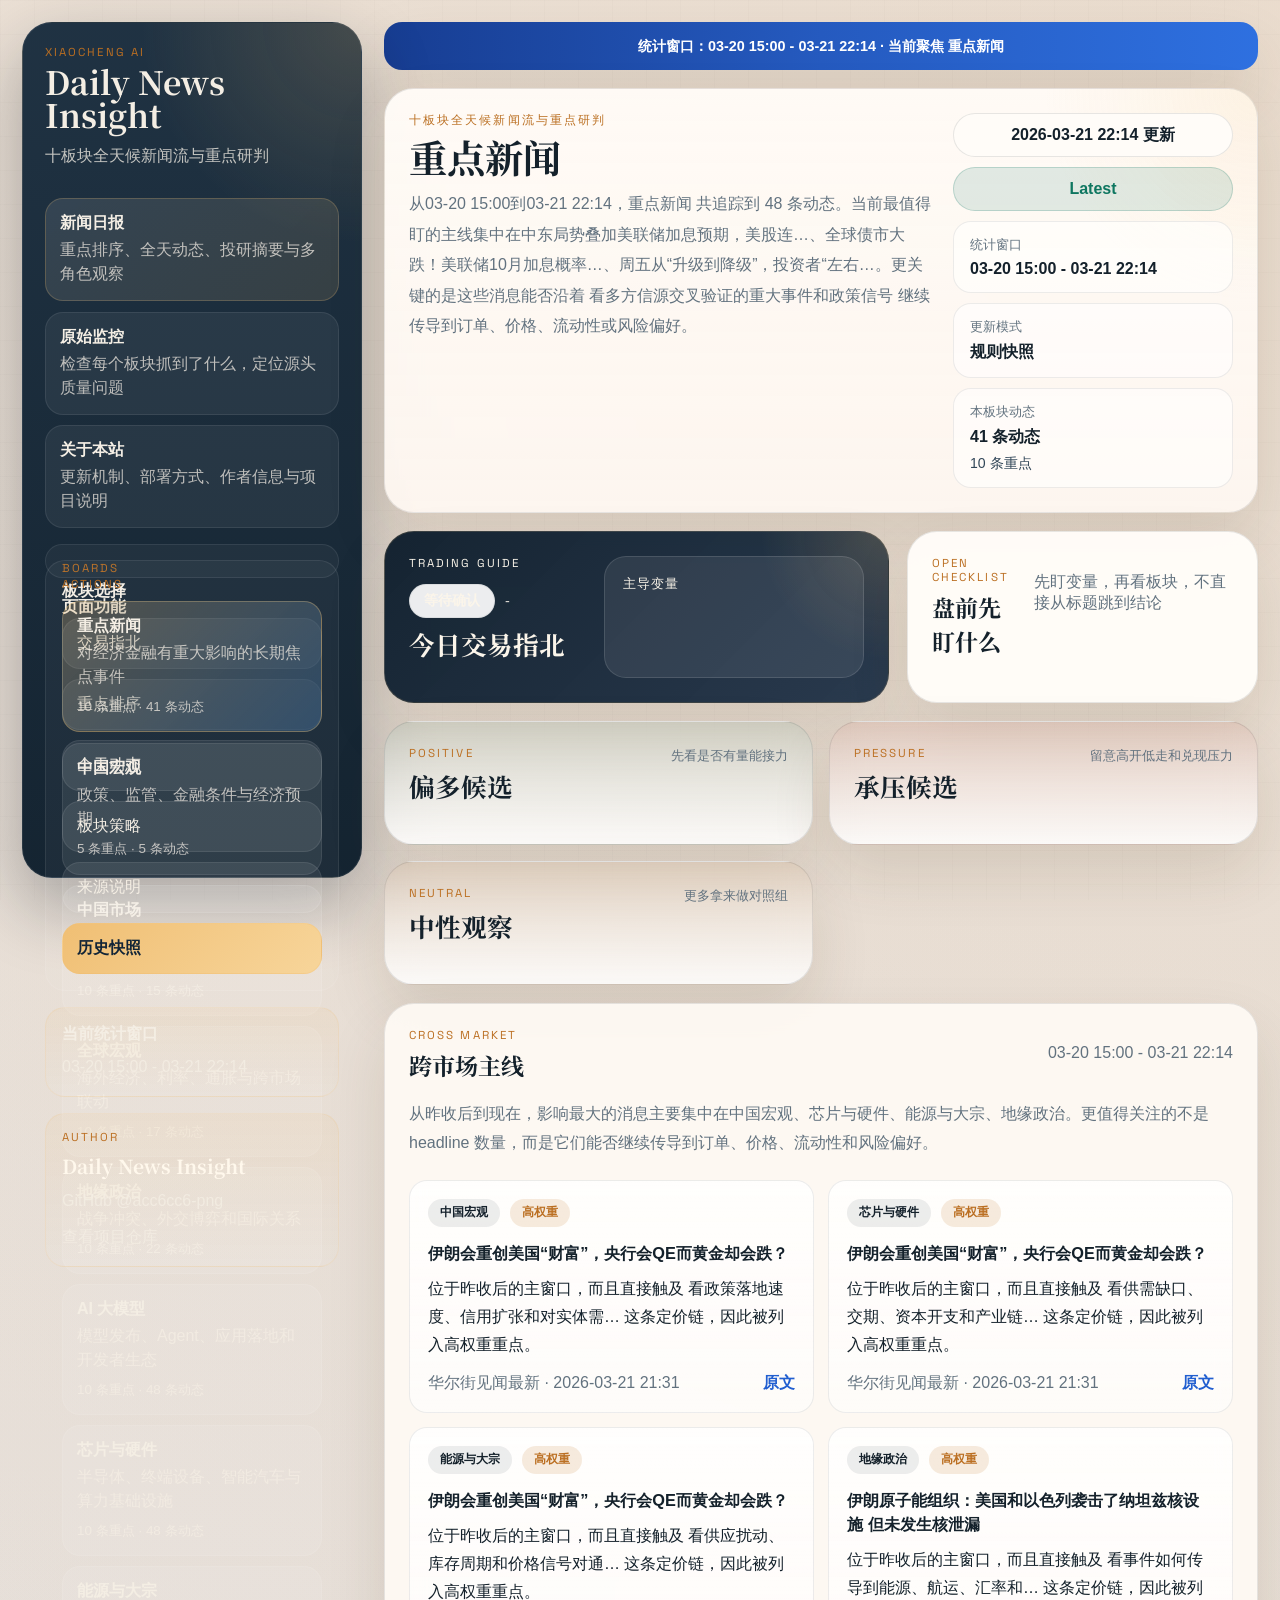
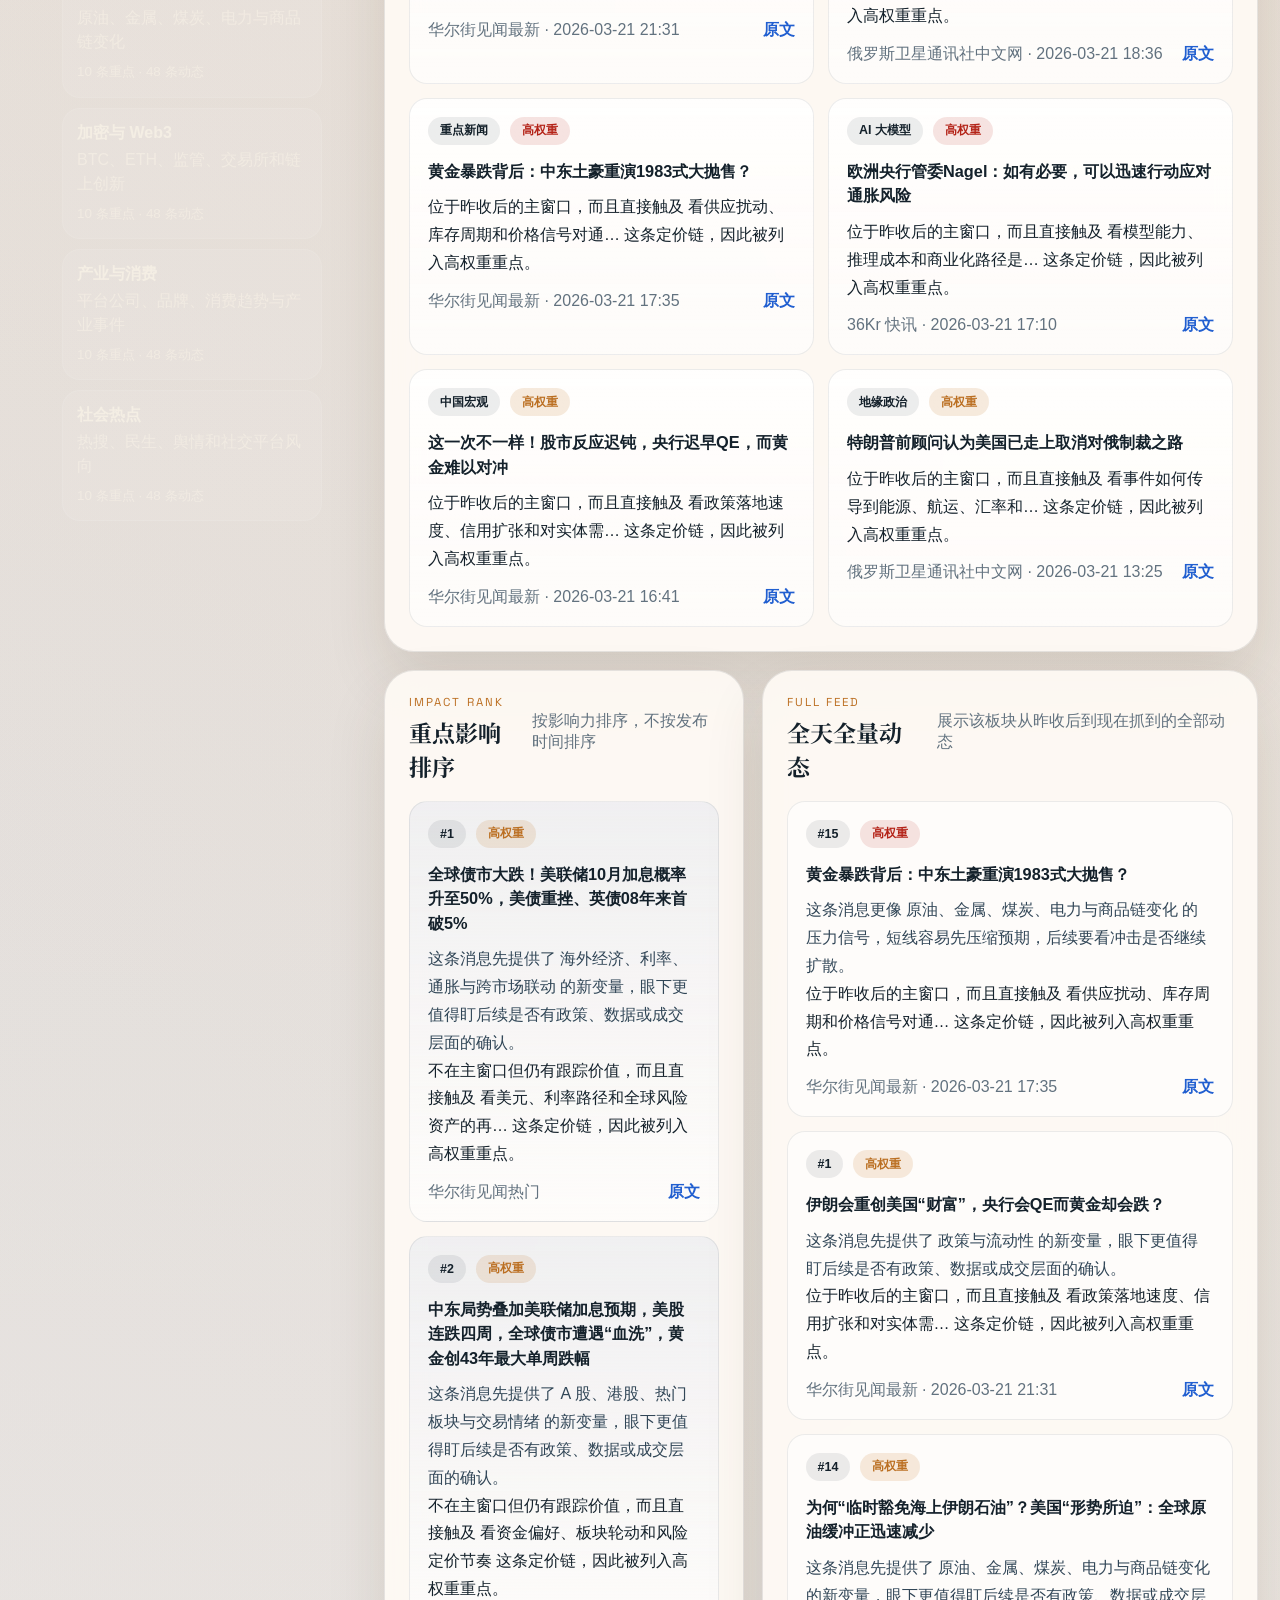
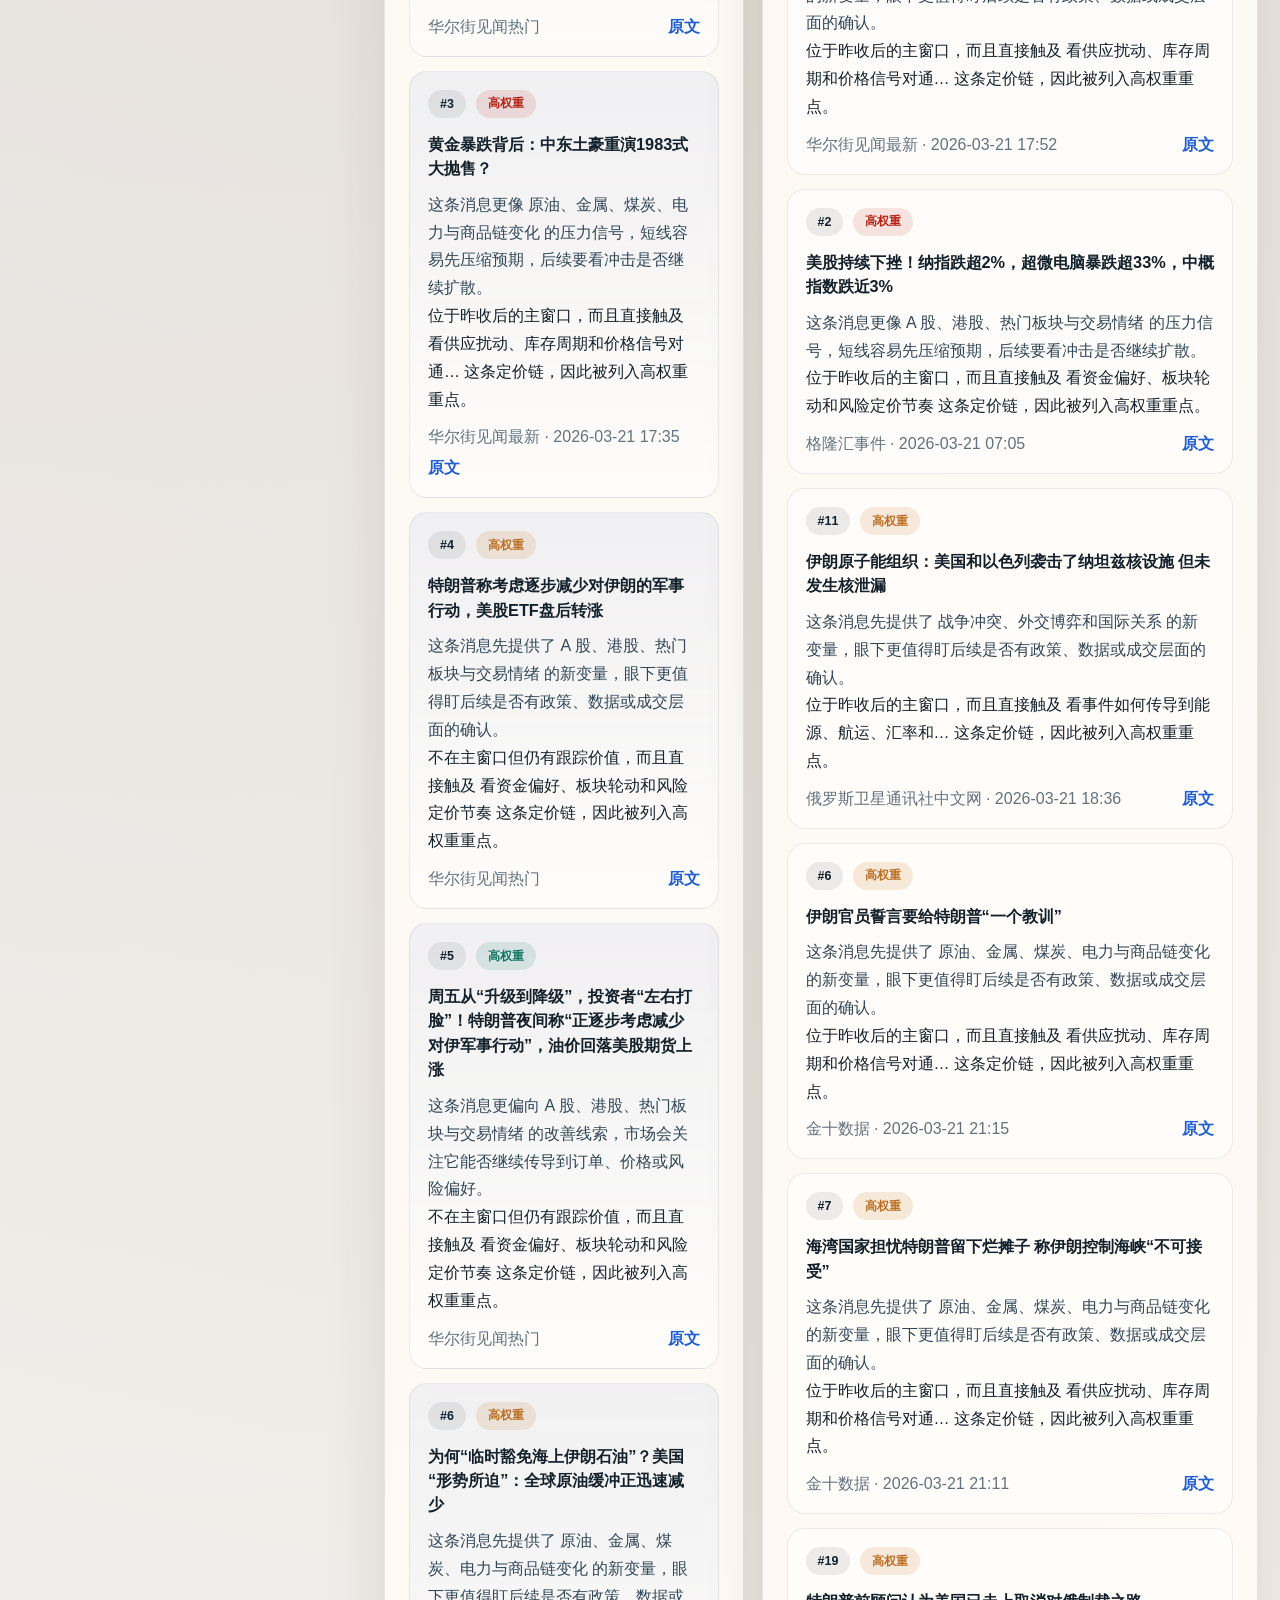
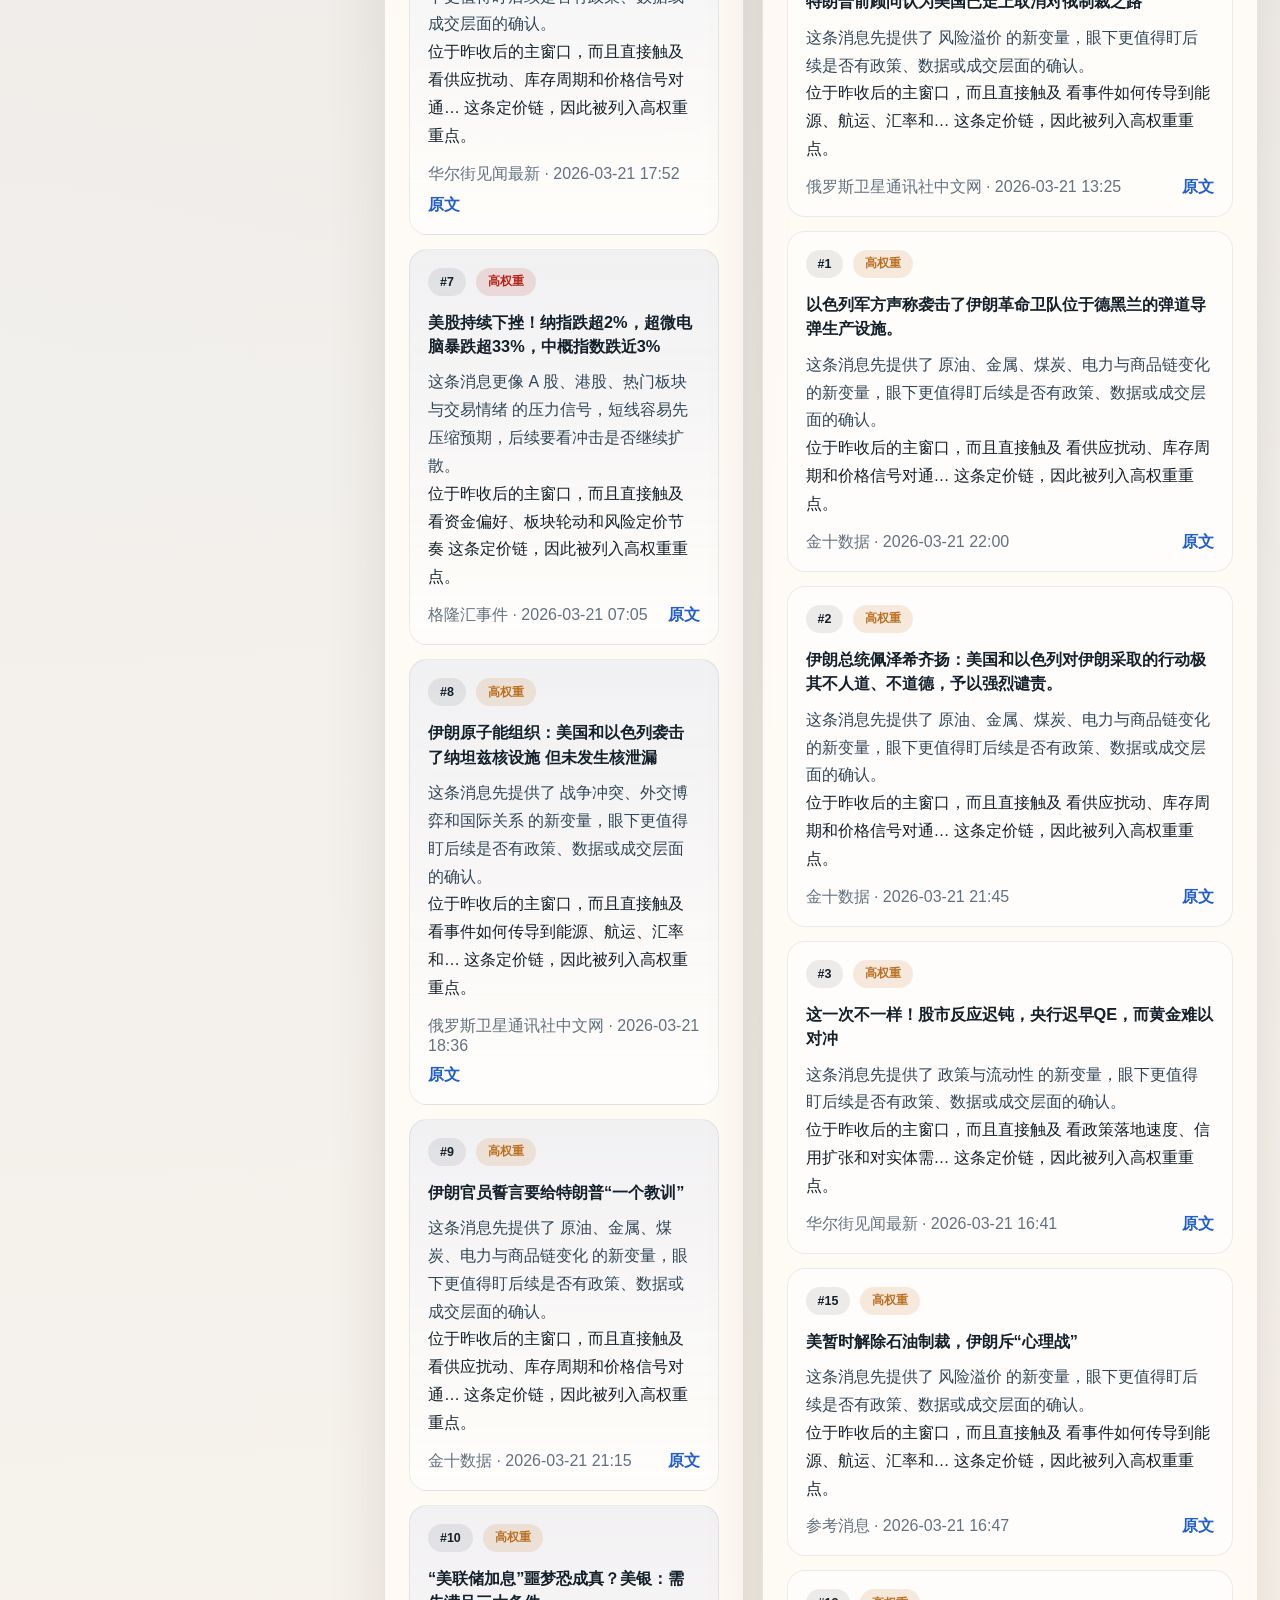
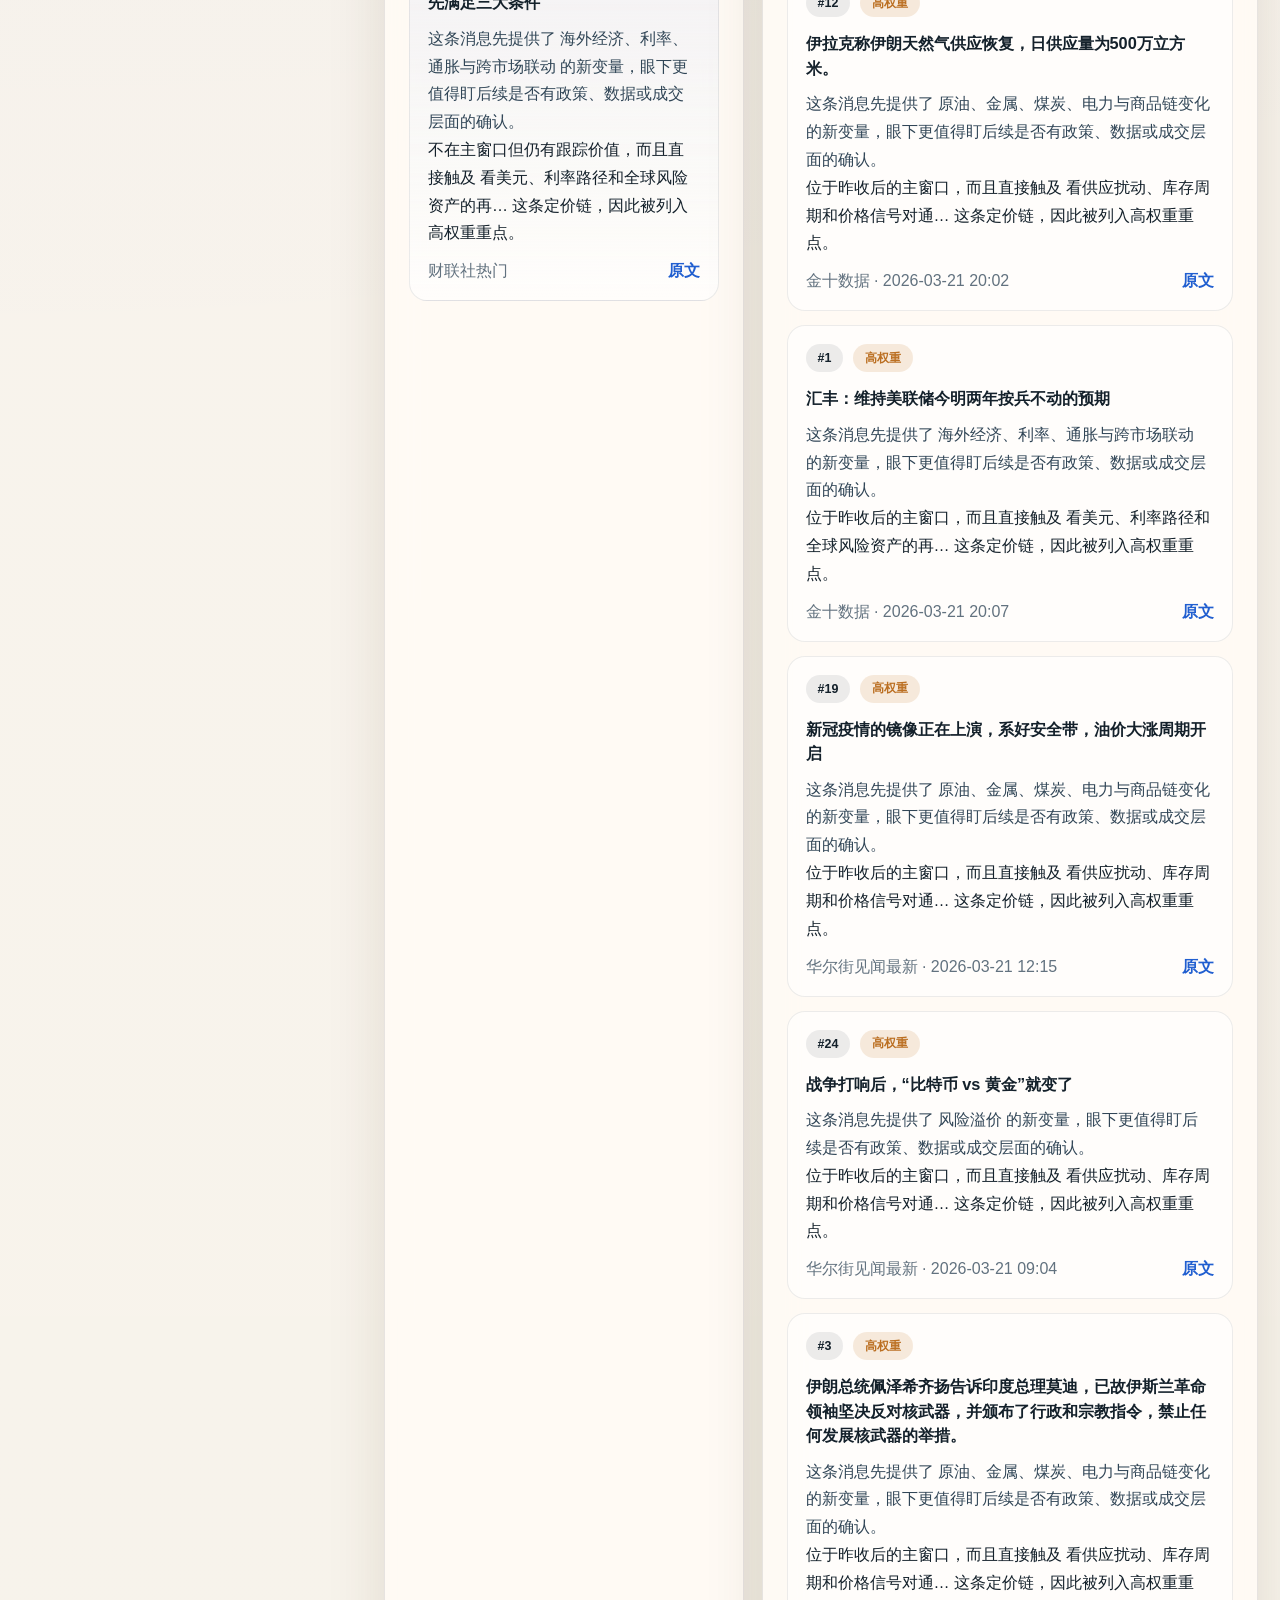
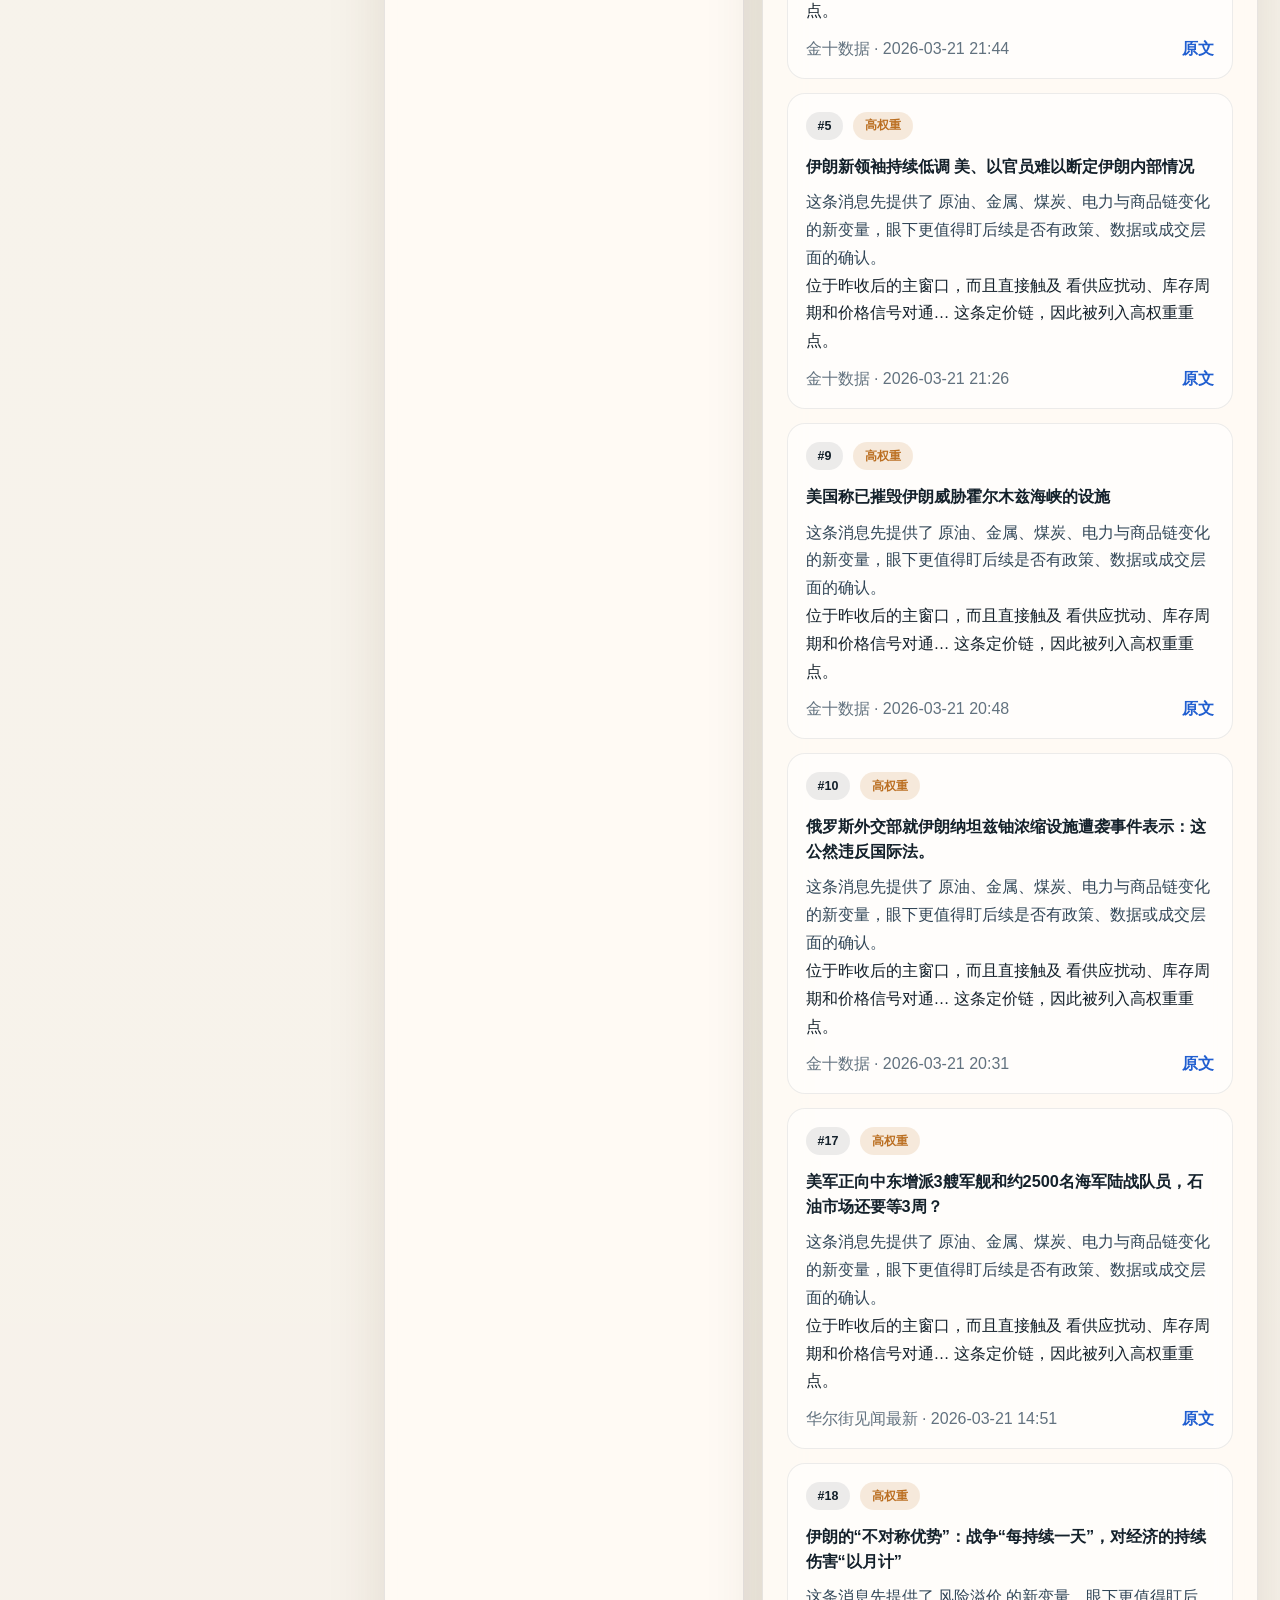
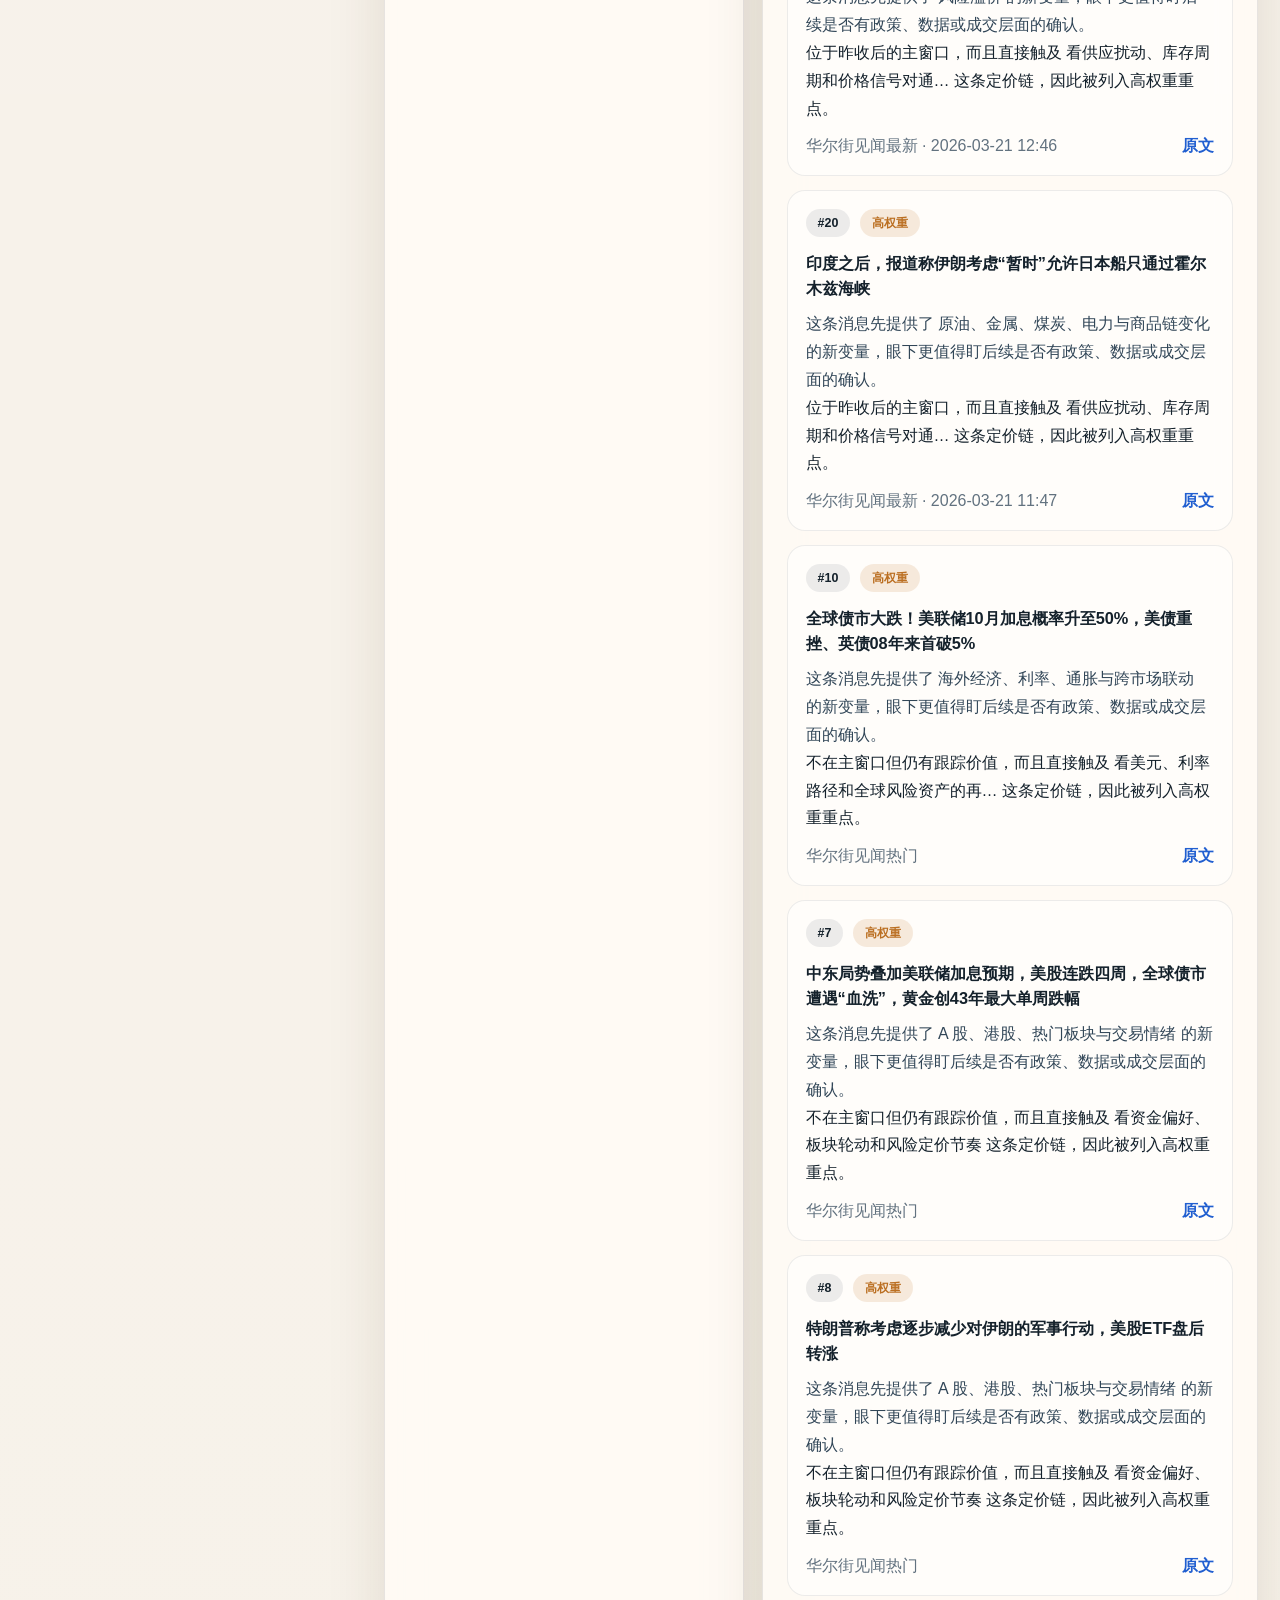
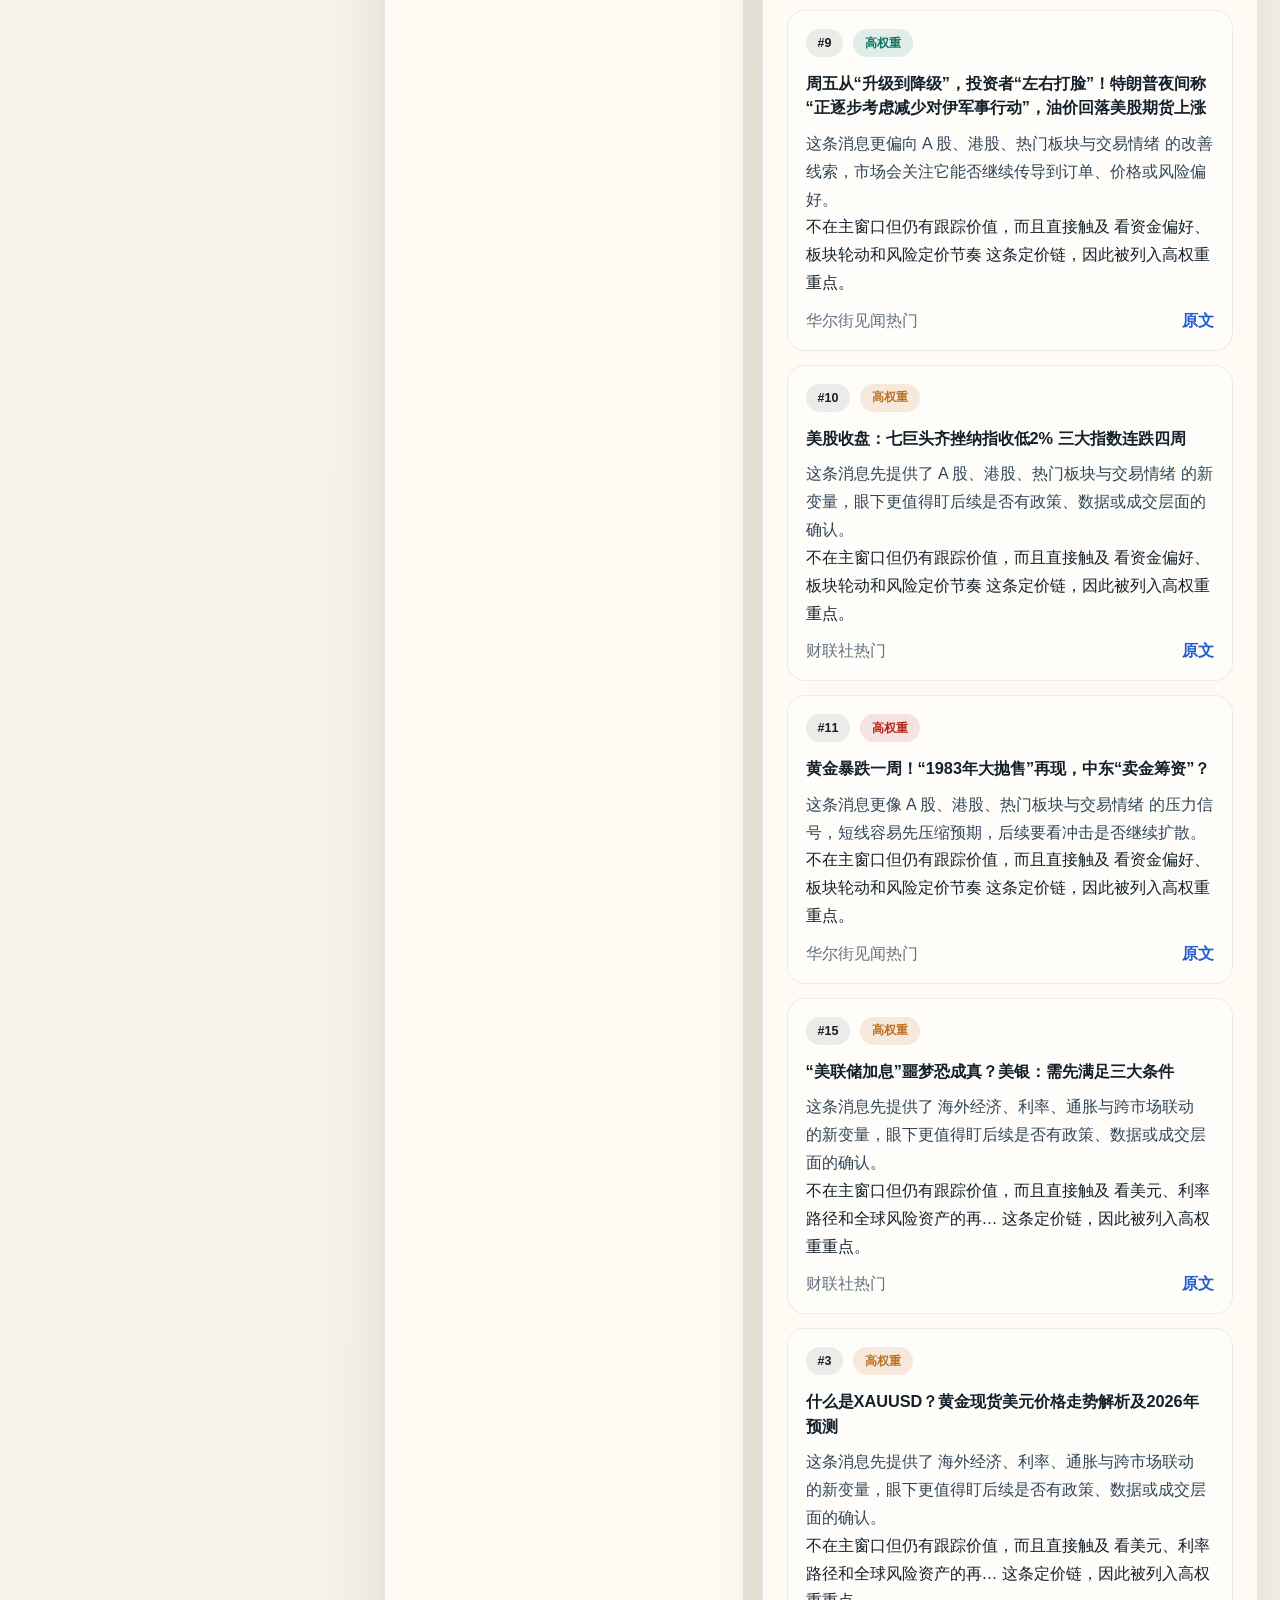
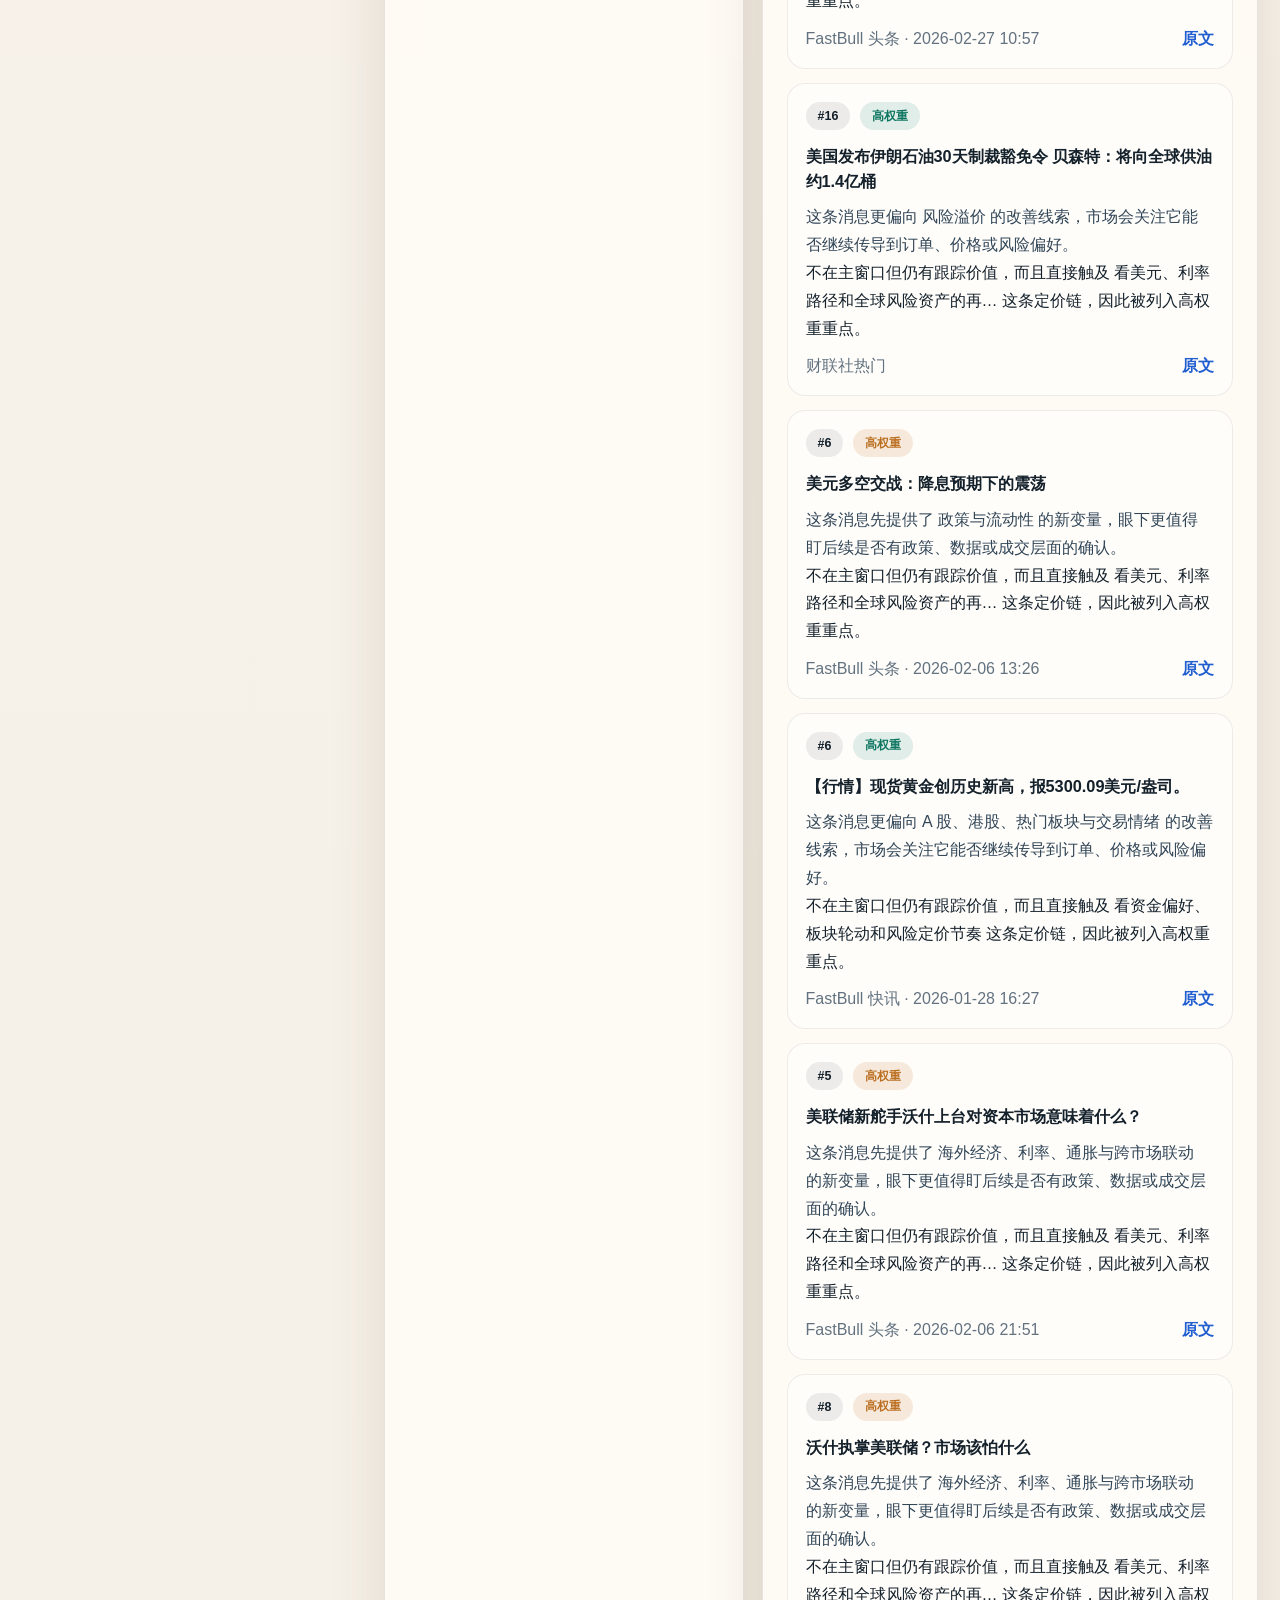
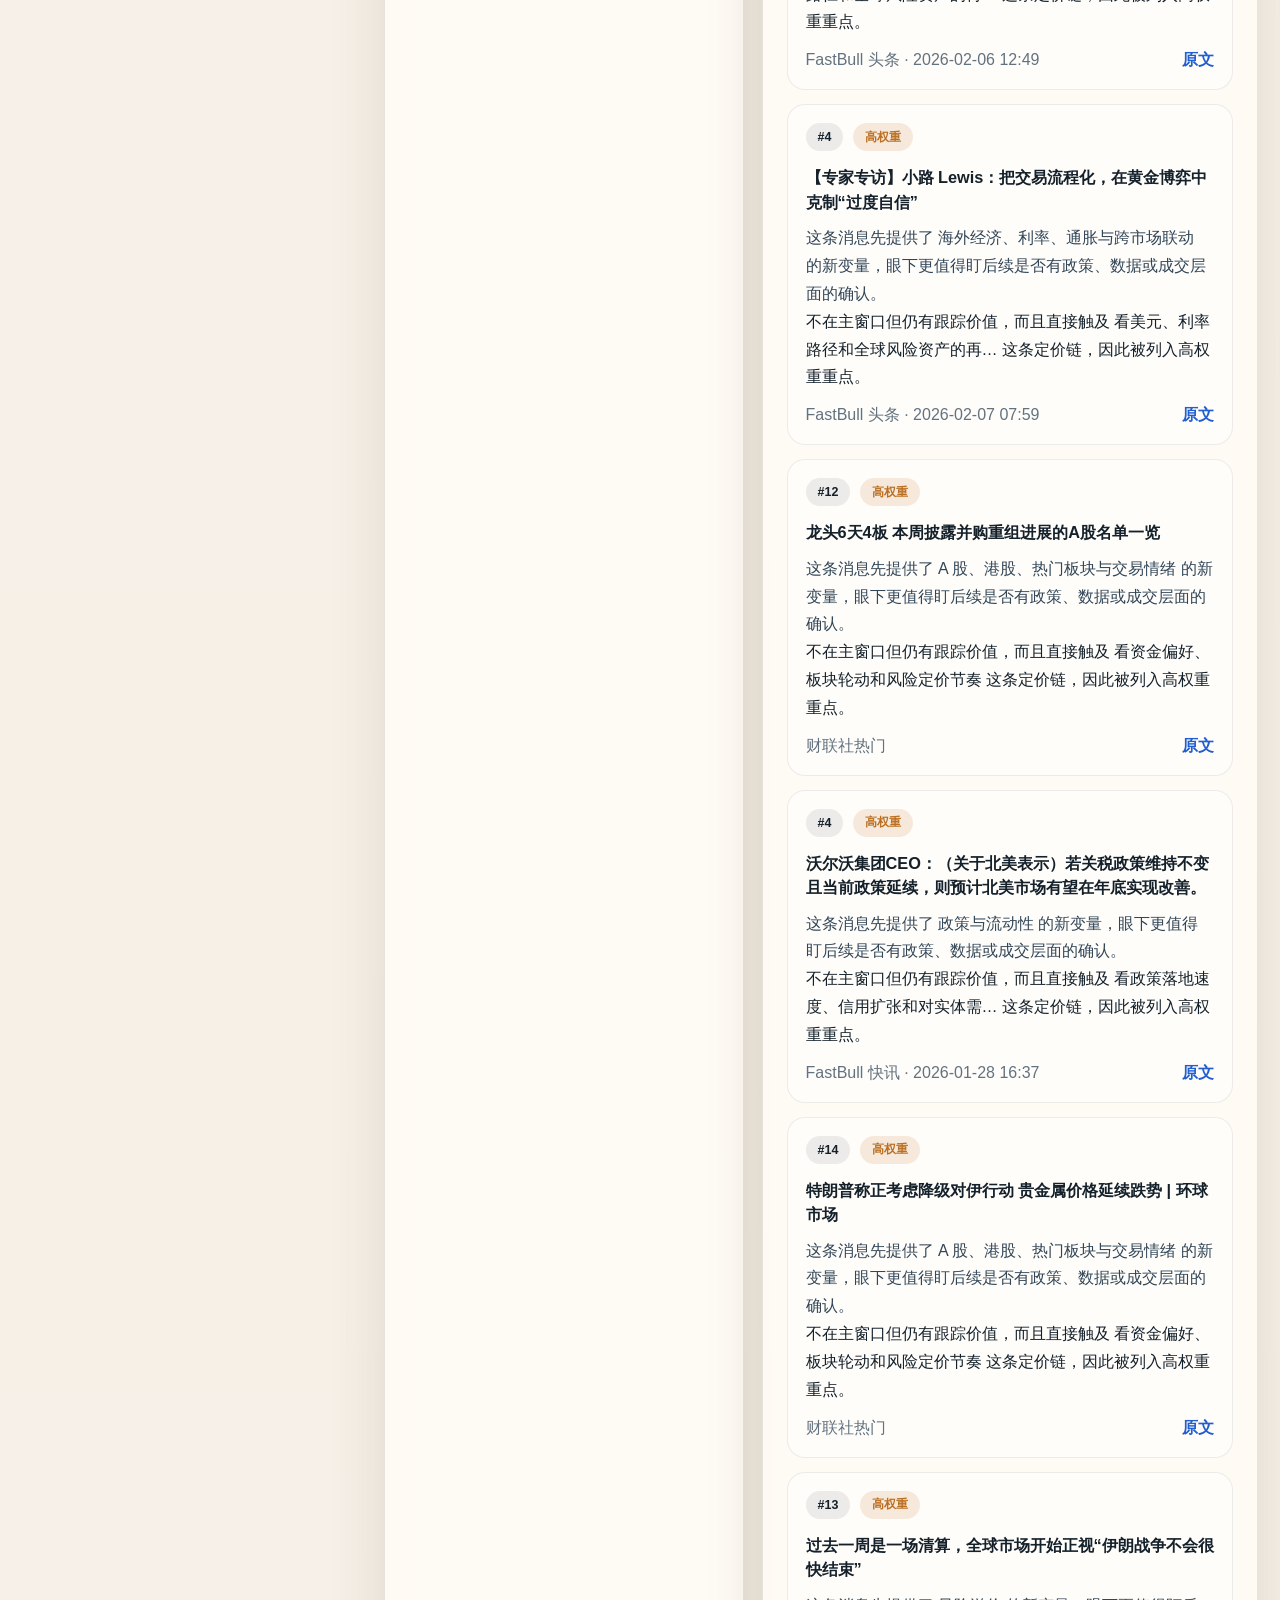
==== commit bc254fb3: "Refine trading dashboard and digest guidance" ====
--- a/docs/index.html
+++ b/docs/index.html
@@ -56,11 +56,10 @@
             <h2>页面功能</h2>
           </div>
           <div class="section-menu">
-            <button class="section-button" type="button" data-section-target="section-pulse">全市场脉冲</button>
-            <button class="section-button" type="button" data-section-target="section-overview">主线与策略</button>
+            <button class="section-button" type="button" data-section-target="section-compass">交易指北</button>
             <button class="section-button" type="button" data-section-target="section-priority">重点排序</button>
             <button class="section-button" type="button" data-section-target="section-feed">全天动态</button>
-            <button class="section-button" type="button" data-section-target="section-comments">多角色观察</button>
+            <button class="section-button" type="button" data-section-target="section-overview">板块策略</button>
             <button class="section-button" type="button" data-section-target="section-sources">来源说明</button>
             <button class="section-button section-button--accent" id="history-open" type="button">历史快照</button>
           </div>
@@ -90,7 +89,7 @@
           <div class="hero-grid">
             <div class="hero-main">
               <p class="eyebrow" id="hero-kicker">跨市场重点新闻与投研摘要</p>
-              <h2 class="main-title" id="hero-title">重点新闻</h2>
+              <h2 class="main-title" id="hero-title">当前板块</h2>
               <p class="hero-lead" id="hero-lead"></p>
             </div>
             <div class="hero-side">
@@ -113,27 +112,108 @@
           </div>
         </header>
 
-        <section class="board-strip-card">
-          <div class="section-head">
-            <div>
-              <p class="eyebrow">Quick Switch</p>
-              <h3>当前板块切换</h3>
-            </div>
-            <p class="section-hint">左侧是常驻导航，这里保留一排快速切换入口</p>
-          </div>
-          <div class="tab-strip" id="category-tabs" aria-label="板块切换"></div>
+        <section class="trade-dashboard" id="section-compass">
+          <div class="trade-dashboard-top">
+            <article class="trade-summary-card">
+              <div class="trade-summary-copy">
+                <p class="eyebrow">Trading Guide</p>
+                <div class="trade-bias-row">
+                  <span class="trade-bias" id="compass-bias">等待确认</span>
+                  <span class="trade-window" id="compass-window">-</span>
+                </div>
+                <h3 id="compass-title">今日交易指北</h3>
+                <p class="trade-summary-text" id="compass-summary"></p>
+              </div>
+
+              <div class="trade-driver-panel">
+                <span class="trade-block-label">主导变量</span>
+                <div class="trade-driver-list" id="compass-drivers"></div>
+              </div>
+            </article>
+
+            <article class="trade-side-card">
+              <div class="section-head">
+                <div>
+                  <p class="eyebrow">Open Checklist</p>
+                  <h3>盘前先盯什么</h3>
+                </div>
+                <p class="section-hint">先盯变量，再看板块，不直接从标题跳到结论</p>
+              </div>
+              <div class="trade-watchlist" id="compass-watchlist"></div>
+              <div class="trade-playbook" id="compass-playbook"></div>
+            </article>
+          </div>
+
+          <div class="trade-columns">
+            <article class="trade-column trade-column--bullish">
+              <div class="trade-column-head">
+                <div>
+                  <p class="eyebrow">Positive</p>
+                  <h3>偏多候选</h3>
+                </div>
+                <span class="trade-column-note">先看是否有量能接力</span>
+              </div>
+              <div class="trade-item-list" id="compass-leaders"></div>
+            </article>
+
+            <article class="trade-column trade-column--bearish">
+              <div class="trade-column-head">
+                <div>
+                  <p class="eyebrow">Pressure</p>
+                  <h3>承压候选</h3>
+                </div>
+                <span class="trade-column-note">留意高开低走和兑现压力</span>
+              </div>
+              <div class="trade-item-list" id="compass-laggards"></div>
+            </article>
+
+            <article class="trade-column trade-column--stable">
+              <div class="trade-column-head">
+                <div>
+                  <p class="eyebrow">Neutral</p>
+                  <h3>中性观察</h3>
+                </div>
+                <span class="trade-column-note">更多拿来做对照组</span>
+              </div>
+              <div class="trade-item-list" id="compass-stable"></div>
+            </article>
+          </div>
         </section>
 
         <section class="pulse-card" id="section-pulse">
           <div class="section-head">
             <div>
-              <p class="eyebrow">Market Pulse</p>
-              <h3>全市场重点脉冲</h3>
+              <p class="eyebrow">Cross Market</p>
+              <h3>跨市场主线</h3>
             </div>
             <p class="section-hint" id="pulse-window"></p>
           </div>
           <p class="pulse-copy" id="pulse-headline"></p>
           <div class="pulse-grid" id="pulse-grid"></div>
+        </section>
+
+        <section class="feed-grid">
+          <article class="panel-card" id="section-priority">
+            <div class="section-head">
+              <div>
+                <p class="eyebrow">Impact Rank</p>
+                <h3>重点影响排序</h3>
+              </div>
+              <p class="section-hint">按影响力排序，不按发布时间排序</p>
+            </div>
+            <div class="stories-list stories-list--priority" id="priority-stories-list"></div>
+          </article>
+
+          <article class="panel-card" id="section-feed">
+            <div class="section-head">
+              <div>
+                <p class="eyebrow">Full Feed</p>
+                <h3>全天全量动态</h3>
+              </div>
+              <p class="section-hint">展示该板块从昨收后到现在抓到的全部动态</p>
+            </div>
+            <div class="stories-list stories-list--full" id="all-stories-list"></div>
+          </article>
         </section>
 
         <section class="overview-grid" id="section-overview">
@@ -202,30 +282,6 @@
           <article class="signal-card watch-card">
             <p class="signal-label">继续观察</p>
             <p class="signal-copy" id="watch-copy"></p>
-          </article>
-        </section>
-
-        <section class="feed-grid">
-          <article class="panel-card" id="section-priority">
-            <div class="section-head">
-              <div>
-                <p class="eyebrow">Impact Rank</p>
-                <h3>重点影响排序</h3>
-              </div>
-              <p class="section-hint">按影响力排序，不按发布时间排序</p>
-            </div>
-            <div class="stories-list stories-list--priority" id="priority-stories-list"></div>
-          </article>
-
-          <article class="panel-card" id="section-feed">
-            <div class="section-head">
-              <div>
-                <p class="eyebrow">Full Feed</p>
-                <h3>全天全量动态</h3>
-              </div>
-              <p class="section-hint">展示该板块从昨收后到现在抓到的全部动态</p>
-            </div>
-            <div class="stories-list stories-list--full" id="all-stories-list"></div>
           </article>
         </section>
 
--- a/docs/assets/app.css
+++ b/docs/assets/app.css
@@ -307,6 +307,9 @@
 .summary-card,
 .panel-card,
 .signal-card,
+.trade-summary-card,
+.trade-side-card,
+.trade-column,
 .history-dialog {
   border-radius: var(--radius-xl);
   padding: 24px;
@@ -320,6 +323,17 @@
   background:
     radial-gradient(circle at top right, rgba(240, 191, 116, 0.14), transparent 22%),
     linear-gradient(180deg, rgba(255, 251, 246, 0.98), rgba(255, 248, 242, 0.9));
+}
+
+.trade-dashboard {
+  display: grid;
+  gap: 18px;
+}
+
+.trade-dashboard-top {
+  display: grid;
+  grid-template-columns: minmax(0, 1.18fr) minmax(320px, 0.82fr);
+  gap: 18px;
 }
 
 .hero-grid {
@@ -411,6 +425,201 @@
   font-size: 0.88rem;
 }
 
+.trade-summary-card {
+  display: grid;
+  grid-template-columns: minmax(0, 1fr) minmax(260px, 0.68fr);
+  gap: 18px;
+  color: #fbf5ea;
+  background:
+    radial-gradient(circle at top right, rgba(240, 191, 116, 0.18), transparent 24%),
+    linear-gradient(135deg, rgba(16, 32, 46, 0.98), rgba(33, 51, 72, 0.96));
+  border-color: rgba(240, 191, 116, 0.14);
+}
+
+.trade-summary-card .eyebrow,
+.trade-summary-card h3,
+.trade-summary-card .trade-summary-text,
+.trade-summary-card .trade-block-label,
+.trade-summary-card .trade-window {
+  color: inherit;
+}
+
+.trade-summary-copy h3,
+.trade-side-card h3,
+.trade-column h3 {
+  margin: 8px 0 0;
+  font-family: "Noto Serif SC", serif;
+  font-size: 1.6rem;
+}
+
+.trade-bias-row {
+  display: flex;
+  gap: 10px;
+  flex-wrap: wrap;
+  align-items: center;
+  margin: 14px 0 0;
+}
+
+.trade-bias,
+.watch-pill,
+.trade-driver-chip {
+  min-height: 34px;
+  display: inline-flex;
+  align-items: center;
+  padding: 0 14px;
+  border-radius: 999px;
+  border: 1px solid rgba(20, 33, 43, 0.08);
+  font-size: 0.86rem;
+  font-weight: 700;
+}
+
+.trade-bias {
+  background: rgba(255, 255, 255, 0.92);
+}
+
+.trade-window {
+  font-size: 0.9rem;
+  opacity: 0.84;
+}
+
+.trade-summary-text {
+  margin: 16px 0 0;
+  line-height: 1.9;
+  color: rgba(251, 245, 234, 0.82);
+}
+
+.trade-driver-panel,
+.trade-side-card {
+  background: var(--paper-strong);
+}
+
+.trade-driver-panel {
+  padding: 18px;
+  border-radius: 22px;
+  border: 1px solid rgba(255, 255, 255, 0.12);
+  background: rgba(255, 255, 255, 0.08);
+}
+
+.trade-block-label {
+  display: block;
+  margin-bottom: 12px;
+  font-size: 0.84rem;
+  letter-spacing: 0.08em;
+  text-transform: uppercase;
+  color: rgba(251, 245, 234, 0.72);
+}
+
+.trade-driver-list,
+.trade-item-list,
+.trade-playbook {
+  display: grid;
+  gap: 12px;
+}
+
+.trade-driver-chip {
+  width: fit-content;
+  max-width: 100%;
+  color: #fff6e6;
+  background: rgba(255, 255, 255, 0.12);
+  border-color: rgba(255, 255, 255, 0.16);
+}
+
+.trade-side-card .section-head {
+  margin-bottom: 18px;
+}
+
+.trade-watchlist {
+  display: flex;
+  gap: 10px;
+  flex-wrap: wrap;
+}
+
+.watch-pill {
+  color: var(--ink-soft);
+  background: rgba(20, 33, 43, 0.06);
+}
+
+.trade-rule,
+.trade-item {
+  padding: 16px;
+  border-radius: 18px;
+  border: 1px solid rgba(20, 33, 43, 0.08);
+  background: rgba(255, 255, 255, 0.6);
+}
+
+.trade-rule {
+  display: grid;
+  grid-template-columns: auto 1fr;
+  gap: 12px;
+  align-items: start;
+}
+
+.trade-rule-index {
+  min-width: 38px;
+  min-height: 38px;
+  display: inline-flex;
+  align-items: center;
+  justify-content: center;
+  border-radius: 12px;
+  font-family: "Space Grotesk", sans-serif;
+  font-weight: 700;
+  color: var(--blue);
+  background: var(--blue-soft);
+}
+
+.trade-rule p {
+  margin: 0;
+  line-height: 1.74;
+}
+
+.trade-columns {
+  display: grid;
+  grid-template-columns: repeat(3, minmax(0, 1fr));
+  gap: 16px;
+}
+
+.trade-column {
+  background: linear-gradient(180deg, rgba(255, 255, 255, 0.88), rgba(255, 255, 255, 0.6));
+}
+
+.trade-column--bullish {
+  background: linear-gradient(180deg, rgba(14, 118, 96, 0.08), rgba(255, 255, 255, 0.82));
+}
+
+.trade-column--bearish {
+  background: linear-gradient(180deg, rgba(180, 35, 24, 0.08), rgba(255, 255, 255, 0.82));
+}
+
+.trade-column--stable {
+  background: linear-gradient(180deg, rgba(187, 111, 34, 0.08), rgba(255, 255, 255, 0.82));
+}
+
+.trade-column-head {
+  display: flex;
+  justify-content: space-between;
+  gap: 12px;
+  align-items: flex-start;
+  margin-bottom: 16px;
+}
+
+.trade-column-note {
+  color: var(--muted);
+  font-size: 0.84rem;
+  line-height: 1.5;
+}
+
+.trade-item-name {
+  display: block;
+  margin-bottom: 8px;
+  font-weight: 700;
+}
+
+.trade-item-reason {
+  margin: 0;
+  color: var(--ink-soft);
+  line-height: 1.72;
+}
+
 .section-head {
   display: flex;
   justify-content: space-between;
@@ -423,37 +632,6 @@
   font-size: 1.44rem;
 }
 
-.board-strip-card .tab-strip {
-  margin-top: 18px;
-}
-
-.tab-strip {
-  display: flex;
-  gap: 10px;
-  flex-wrap: wrap;
-}
-
-.tab-button {
-  min-height: 42px;
-  padding: 0 16px;
-  border: 1px solid var(--line);
-  border-radius: 999px;
-  background: rgba(255, 255, 255, 0.72);
-  cursor: pointer;
-  transition: transform 160ms ease, border-color 160ms ease, background 160ms ease;
-}
-
-.tab-button:hover,
-.tab-button.is-active {
-  transform: translateY(-1px);
-}
-
-.tab-button.is-active {
-  color: #fff;
-  border-color: rgba(21, 61, 146, 0.22);
-  background: linear-gradient(90deg, #173d92, #2456be);
-}
-
 .pulse-copy {
   margin: 18px 0 0;
   line-height: 1.8;
@@ -469,7 +647,7 @@
 }
 
 .pulse-grid {
-  grid-template-columns: repeat(4, minmax(0, 1fr));
+  grid-template-columns: repeat(3, minmax(0, 1fr));
 }
 
 .pulse-item,
@@ -789,6 +967,7 @@
 }
 
 @media (max-width: 1420px) {
+  .trade-columns,
   .pulse-grid {
     grid-template-columns: repeat(2, minmax(0, 1fr));
   }
@@ -804,9 +983,15 @@
     height: auto;
     grid-template-rows: auto;
   }
+
+  .trade-dashboard-top,
+  .trade-summary-card {
+    grid-template-columns: 1fr;
+  }
 }
 
 @media (max-width: 1040px) {
+  .trade-columns,
   .hero-grid,
   .overview-grid,
   .feed-grid,
@@ -829,8 +1014,15 @@
   .summary-card,
   .panel-card,
   .signal-card,
+  .trade-summary-card,
+  .trade-side-card,
+  .trade-column,
   .history-dialog {
     padding: 18px;
+  }
+
+  .trade-rule {
+    grid-template-columns: 1fr;
   }
 
   .pulse-grid,
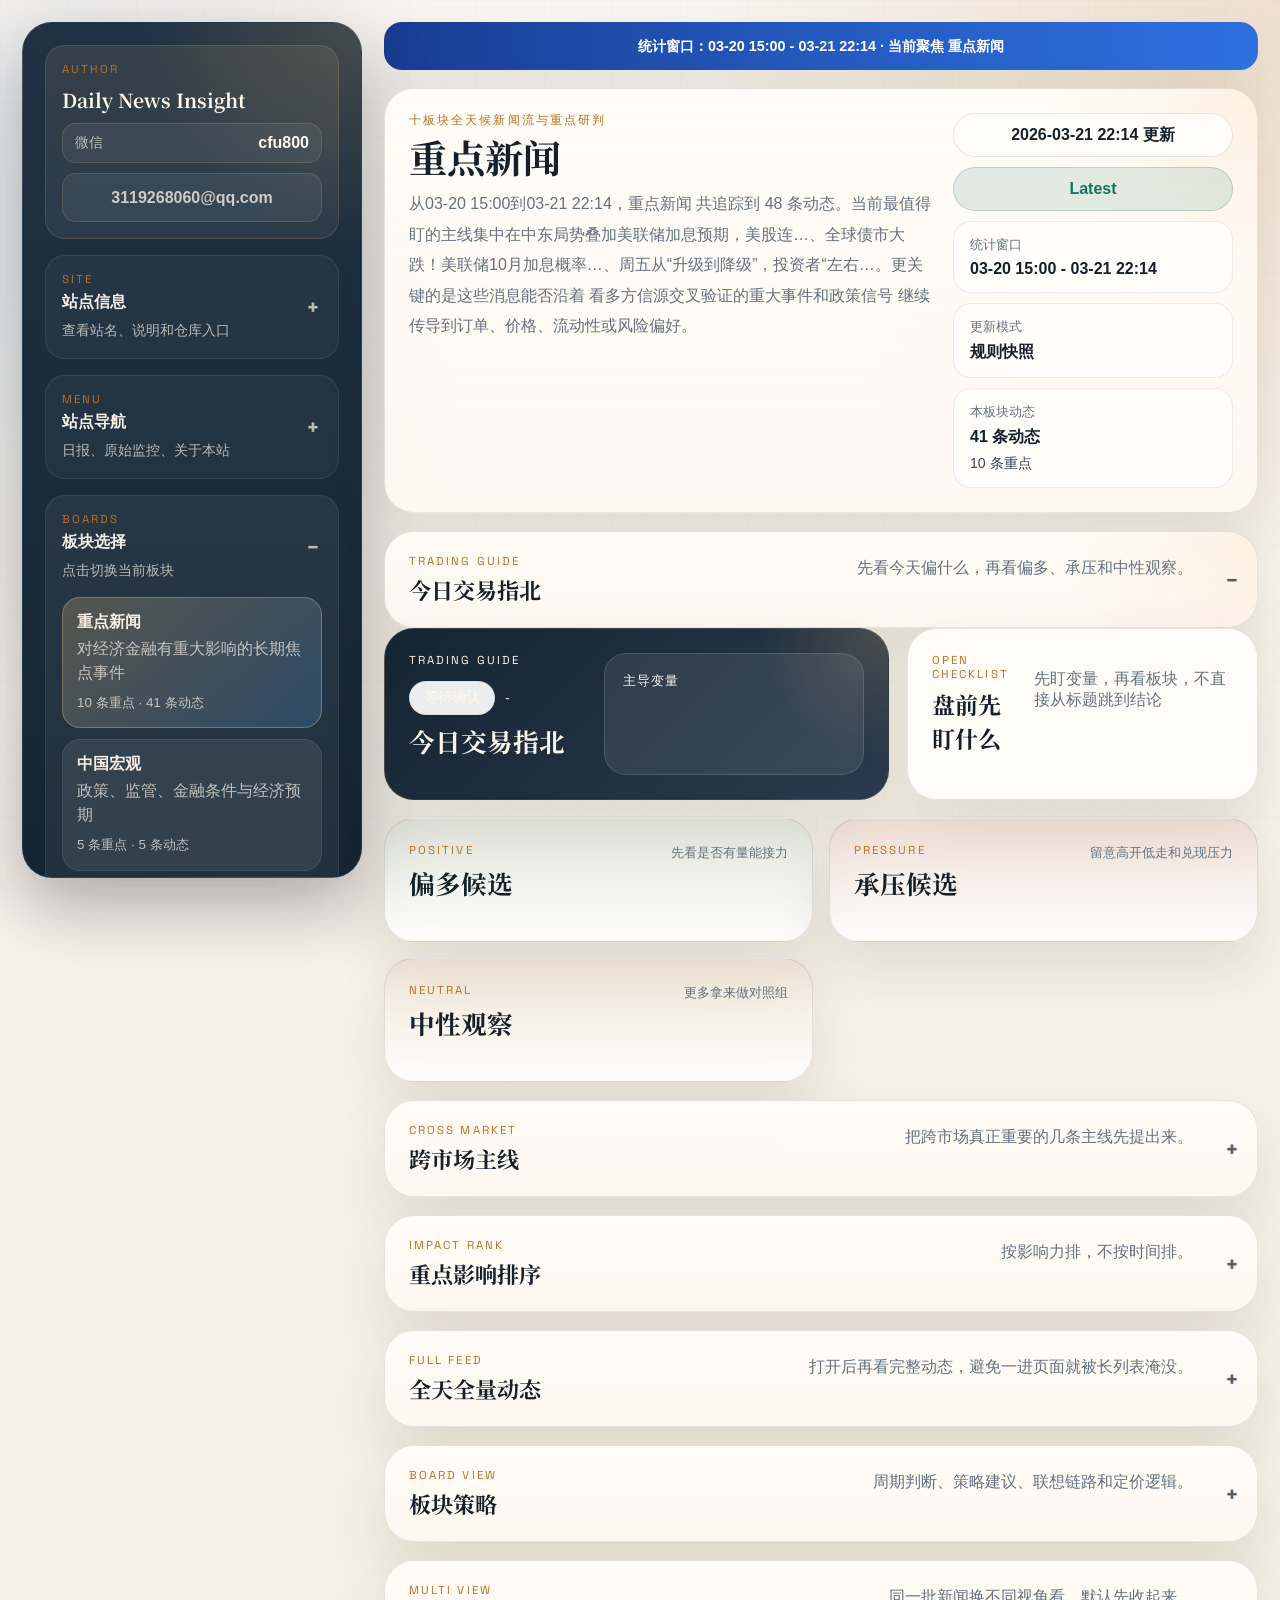
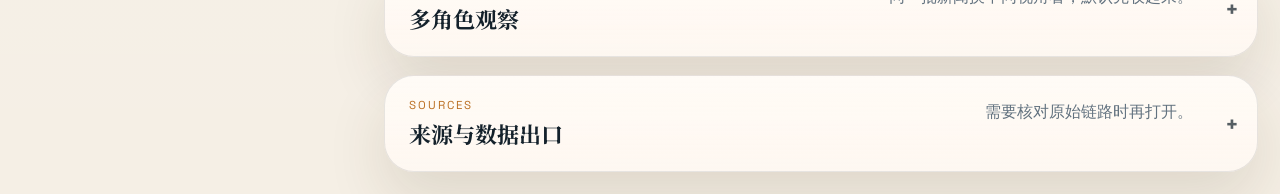
==== commit 0bd60241: "Add accordion navigation and update contact info" ====
--- a/docs/index.html
+++ b/docs/index.html
@@ -21,64 +21,102 @@
   <body data-page="digest">
     <div class="app-shell">
       <aside class="app-sidebar">
-        <div class="sidebar-brand">
-          <p class="eyebrow">XIAOCHENG AI</p>
-          <h1 id="site-title">小程AI的新闻日报</h1>
-          <p class="sidebar-copy" id="site-subtitle">跨市场重点新闻与投研摘要</p>
-        </div>
-
-        <nav class="page-nav" aria-label="站点菜单">
-          <a class="page-link is-active" href="./index.html">
-            <span class="page-link-title">新闻日报</span>
-            <span class="page-link-copy">重点排序、全天动态、投研摘要与多角色观察</span>
+        <section class="contact-card contact-card--top">
+          <p class="eyebrow">Author</p>
+          <h2 id="contact-author">乐毅</h2>
+          <div class="contact-method">
+            <span class="contact-label">微信</span>
+            <strong id="contact-wechat">cfu800</strong>
+          </div>
+          <a class="contact-method contact-method--link" id="contact-email" href="mailto:3119268060@qq.com">
+            3119268060@qq.com
           </a>
-          <a class="page-link" href="./monitor.html">
-            <span class="page-link-title">原始监控</span>
-            <span class="page-link-copy">检查每个板块抓到了什么，定位源头质量问题</span>
-          </a>
-          <a class="page-link" href="./about.html">
-            <span class="page-link-title">关于本站</span>
-            <span class="page-link-copy">更新机制、部署方式、作者信息与项目说明</span>
-          </a>
-        </nav>
-
-        <section class="sidebar-panel">
-          <div class="sidebar-panel-head">
-            <p class="eyebrow">Boards</p>
-            <h2>板块选择</h2>
-          </div>
-          <div class="board-nav" id="sidebar-category-list"></div>
         </section>
 
-        <section class="sidebar-panel">
-          <div class="sidebar-panel-head">
-            <p class="eyebrow">Actions</p>
-            <h2>页面功能</h2>
-          </div>
-          <div class="section-menu">
-            <button class="section-button" type="button" data-section-target="section-compass">交易指北</button>
-            <button class="section-button" type="button" data-section-target="section-priority">重点排序</button>
-            <button class="section-button" type="button" data-section-target="section-feed">全天动态</button>
-            <button class="section-button" type="button" data-section-target="section-overview">板块策略</button>
-            <button class="section-button" type="button" data-section-target="section-sources">来源说明</button>
-            <button class="section-button section-button--accent" id="history-open" type="button">历史快照</button>
-          </div>
-        </section>
+        <details class="sidebar-accordion">
+          <summary class="sidebar-summary">
+            <div>
+              <p class="eyebrow">Site</p>
+              <h2>站点信息</h2>
+            </div>
+            <p class="sidebar-summary-copy">查看站名、说明和仓库入口</p>
+          </summary>
+          <div class="sidebar-accordion-body">
+            <div class="sidebar-brand">
+              <p class="eyebrow">XIAOCHENG AI</p>
+              <h1 id="site-title">小程AI的新闻日报</h1>
+              <p class="sidebar-copy" id="site-subtitle">跨市场重点新闻与投研摘要</p>
+            </div>
+            <a id="repo-link" href="https://github.com/acc6cc6-png/daily-news-insight" target="_blank" rel="noreferrer">
+              查看项目仓库
+            </a>
+          </div>
+        </details>
+
+        <details class="sidebar-accordion">
+          <summary class="sidebar-summary">
+            <div>
+              <p class="eyebrow">Menu</p>
+              <h2>站点导航</h2>
+            </div>
+            <p class="sidebar-summary-copy">日报、原始监控、关于本站</p>
+          </summary>
+          <div class="sidebar-accordion-body">
+            <nav class="page-nav" aria-label="站点菜单">
+              <a class="page-link is-active" href="./index.html">
+                <span class="page-link-title">新闻日报</span>
+                <span class="page-link-copy">重点排序、全天动态、投研摘要与多角色观察</span>
+              </a>
+              <a class="page-link" href="./monitor.html">
+                <span class="page-link-title">原始监控</span>
+                <span class="page-link-copy">检查每个板块抓到了什么，定位源头质量问题</span>
+              </a>
+              <a class="page-link" href="./about.html">
+                <span class="page-link-title">关于本站</span>
+                <span class="page-link-copy">更新机制、部署方式、作者信息与项目说明</span>
+              </a>
+            </nav>
+          </div>
+        </details>
+
+        <details class="sidebar-accordion" open>
+          <summary class="sidebar-summary">
+            <div>
+              <p class="eyebrow">Boards</p>
+              <h2>板块选择</h2>
+            </div>
+            <p class="sidebar-summary-copy">点击切换当前板块</p>
+          </summary>
+          <div class="sidebar-accordion-body">
+            <div class="board-nav" id="sidebar-category-list"></div>
+          </div>
+        </details>
+
+        <details class="sidebar-accordion">
+          <summary class="sidebar-summary">
+            <div>
+              <p class="eyebrow">Actions</p>
+              <h2>页面功能</h2>
+            </div>
+            <p class="sidebar-summary-copy">按模块快速展开内容</p>
+          </summary>
+          <div class="sidebar-accordion-body">
+            <div class="section-menu">
+              <button class="section-button" type="button" data-section-target="section-compass">交易指北</button>
+              <button class="section-button" type="button" data-section-target="section-pulse">跨市场主线</button>
+              <button class="section-button" type="button" data-section-target="section-priority">重点排序</button>
+              <button class="section-button" type="button" data-section-target="section-feed">全天动态</button>
+              <button class="section-button" type="button" data-section-target="section-overview">板块策略</button>
+              <button class="section-button" type="button" data-section-target="section-comments">多角色观察</button>
+              <button class="section-button" type="button" data-section-target="section-sources">来源说明</button>
+              <button class="section-button section-button--accent" id="history-open" type="button">历史快照</button>
+            </div>
+          </div>
+        </details>
 
         <section class="sidebar-note">
           <p class="sidebar-note-title">当前统计窗口</p>
           <p class="sidebar-note-copy" id="sidebar-window">正在读取最新快照</p>
-        </section>
-
-        <section class="contact-card">
-          <p class="eyebrow">Author</p>
-          <h2 id="contact-author">小程AI</h2>
-          <a id="contact-link" href="https://github.com/acc6cc6-png" target="_blank" rel="noreferrer">
-            GitHub @acc6cc6-png
-          </a>
-          <a id="repo-link" href="https://github.com/acc6cc6-png/daily-news-insight" target="_blank" rel="noreferrer">
-            查看项目仓库
-          </a>
         </section>
       </aside>
 
@@ -112,204 +150,279 @@
           </div>
         </header>
 
-        <section class="trade-dashboard" id="section-compass">
-          <div class="trade-dashboard-top">
-            <article class="trade-summary-card">
-              <div class="trade-summary-copy">
-                <p class="eyebrow">Trading Guide</p>
-                <div class="trade-bias-row">
-                  <span class="trade-bias" id="compass-bias">等待确认</span>
-                  <span class="trade-window" id="compass-window">-</span>
-                </div>
-                <h3 id="compass-title">今日交易指北</h3>
-                <p class="trade-summary-text" id="compass-summary"></p>
-              </div>
-
-              <div class="trade-driver-panel">
-                <span class="trade-block-label">主导变量</span>
-                <div class="trade-driver-list" id="compass-drivers"></div>
-              </div>
-            </article>
-
-            <article class="trade-side-card">
-              <div class="section-head">
-                <div>
-                  <p class="eyebrow">Open Checklist</p>
-                  <h3>盘前先盯什么</h3>
-                </div>
-                <p class="section-hint">先盯变量，再看板块，不直接从标题跳到结论</p>
-              </div>
-              <div class="trade-watchlist" id="compass-watchlist"></div>
-              <div class="trade-playbook" id="compass-playbook"></div>
-            </article>
-          </div>
-
-          <div class="trade-columns">
-            <article class="trade-column trade-column--bullish">
-              <div class="trade-column-head">
-                <div>
-                  <p class="eyebrow">Positive</p>
-                  <h3>偏多候选</h3>
-                </div>
-                <span class="trade-column-note">先看是否有量能接力</span>
-              </div>
-              <div class="trade-item-list" id="compass-leaders"></div>
-            </article>
-
-            <article class="trade-column trade-column--bearish">
-              <div class="trade-column-head">
-                <div>
-                  <p class="eyebrow">Pressure</p>
-                  <h3>承压候选</h3>
-                </div>
-                <span class="trade-column-note">留意高开低走和兑现压力</span>
-              </div>
-              <div class="trade-item-list" id="compass-laggards"></div>
-            </article>
-
-            <article class="trade-column trade-column--stable">
-              <div class="trade-column-head">
-                <div>
-                  <p class="eyebrow">Neutral</p>
-                  <h3>中性观察</h3>
-                </div>
-                <span class="trade-column-note">更多拿来做对照组</span>
-              </div>
-              <div class="trade-item-list" id="compass-stable"></div>
-            </article>
-          </div>
-        </section>
-
-        <section class="pulse-card" id="section-pulse">
-          <div class="section-head">
+        <details class="accordion-card" id="section-compass" data-accordion-group="main" open>
+          <summary class="accordion-summary">
+            <div>
+              <p class="eyebrow">Trading Guide</p>
+              <h3>今日交易指北</h3>
+            </div>
+            <p class="accordion-copy">先看今天偏什么，再看偏多、承压和中性观察。</p>
+          </summary>
+          <div class="accordion-content">
+            <div class="trade-dashboard">
+              <div class="trade-dashboard-top">
+                <article class="trade-summary-card">
+                  <div class="trade-summary-copy">
+                    <p class="eyebrow">Trading Guide</p>
+                    <div class="trade-bias-row">
+                      <span class="trade-bias" id="compass-bias">等待确认</span>
+                      <span class="trade-window" id="compass-window">-</span>
+                    </div>
+                    <h3 id="compass-title">今日交易指北</h3>
+                    <p class="trade-summary-text" id="compass-summary"></p>
+                  </div>
+
+                  <div class="trade-driver-panel">
+                    <span class="trade-block-label">主导变量</span>
+                    <div class="trade-driver-list" id="compass-drivers"></div>
+                  </div>
+                </article>
+
+                <article class="trade-side-card">
+                  <div class="section-head">
+                    <div>
+                      <p class="eyebrow">Open Checklist</p>
+                      <h3>盘前先盯什么</h3>
+                    </div>
+                    <p class="section-hint">先盯变量，再看板块，不直接从标题跳到结论</p>
+                  </div>
+                  <div class="trade-watchlist" id="compass-watchlist"></div>
+                  <div class="trade-playbook" id="compass-playbook"></div>
+                </article>
+              </div>
+
+              <div class="trade-columns">
+                <article class="trade-column trade-column--bullish">
+                  <div class="trade-column-head">
+                    <div>
+                      <p class="eyebrow">Positive</p>
+                      <h3>偏多候选</h3>
+                    </div>
+                    <span class="trade-column-note">先看是否有量能接力</span>
+                  </div>
+                  <div class="trade-item-list" id="compass-leaders"></div>
+                </article>
+
+                <article class="trade-column trade-column--bearish">
+                  <div class="trade-column-head">
+                    <div>
+                      <p class="eyebrow">Pressure</p>
+                      <h3>承压候选</h3>
+                    </div>
+                    <span class="trade-column-note">留意高开低走和兑现压力</span>
+                  </div>
+                  <div class="trade-item-list" id="compass-laggards"></div>
+                </article>
+
+                <article class="trade-column trade-column--stable">
+                  <div class="trade-column-head">
+                    <div>
+                      <p class="eyebrow">Neutral</p>
+                      <h3>中性观察</h3>
+                    </div>
+                    <span class="trade-column-note">更多拿来做对照组</span>
+                  </div>
+                  <div class="trade-item-list" id="compass-stable"></div>
+                </article>
+              </div>
+            </div>
+          </div>
+        </details>
+
+        <details class="accordion-card" id="section-pulse" data-accordion-group="main">
+          <summary class="accordion-summary">
             <div>
               <p class="eyebrow">Cross Market</p>
               <h3>跨市场主线</h3>
             </div>
-            <p class="section-hint" id="pulse-window"></p>
-          </div>
-          <p class="pulse-copy" id="pulse-headline"></p>
-          <div class="pulse-grid" id="pulse-grid"></div>
-        </section>
-
-        <section class="feed-grid">
-          <article class="panel-card" id="section-priority">
-            <div class="section-head">
-              <div>
-                <p class="eyebrow">Impact Rank</p>
-                <h3>重点影响排序</h3>
-              </div>
-              <p class="section-hint">按影响力排序，不按发布时间排序</p>
-            </div>
-            <div class="stories-list stories-list--priority" id="priority-stories-list"></div>
-          </article>
-
-          <article class="panel-card" id="section-feed">
-            <div class="section-head">
-              <div>
-                <p class="eyebrow">Full Feed</p>
-                <h3>全天全量动态</h3>
-              </div>
-              <p class="section-hint">展示该板块从昨收后到现在抓到的全部动态</p>
-            </div>
-            <div class="stories-list stories-list--full" id="all-stories-list"></div>
-          </article>
-        </section>
-
-        <section class="overview-grid" id="section-overview">
-          <article class="summary-card">
-            <div class="section-head">
-              <div>
-                <p class="eyebrow">Board View</p>
-                <h3>主线与策略</h3>
-              </div>
-            </div>
-            <div class="summary-stack">
-              <div class="summary-block">
-                <span class="summary-label">周期判断</span>
-                <p id="cycle-view"></p>
-              </div>
-              <div class="summary-block">
-                <span class="summary-label">策略建议</span>
-                <p id="strategy-take"></p>
-              </div>
-              <div class="summary-meta-grid">
-                <div class="metric-card">
-                  <span class="metric-label">最新更新时间</span>
-                  <strong id="metric-generated">-</strong>
-                </div>
-                <div class="metric-card">
-                  <span class="metric-label">当前观察镜头</span>
-                  <strong id="lens-copy">-</strong>
-                </div>
-                <div class="metric-card">
-                  <span class="metric-label">当前板块</span>
-                  <strong id="metric-category">-</strong>
-                </div>
-              </div>
-            </div>
-          </article>
-
-          <article class="panel-card panel-card--stack">
-            <div>
+            <p class="accordion-copy">把跨市场真正重要的几条主线先提出来。</p>
+          </summary>
+          <div class="accordion-content">
+            <section class="pulse-card">
               <div class="section-head">
                 <div>
-                  <p class="eyebrow">Linkage Map</p>
-                  <h3>联想链路</h3>
-                </div>
-                <p class="section-hint">把 headline 拆成价格、资金与行业传导链</p>
-              </div>
-              <div class="linkage-list" id="linkage-list"></div>
-            </div>
-
-            <div class="insight-box">
-              <p class="eyebrow">Pricing Logic</p>
-              <h3>定价逻辑</h3>
-              <p class="analyst-copy" id="analyst-copy"></p>
-            </div>
-          </article>
-        </section>
-
-        <section class="signal-grid">
-          <article class="signal-card bullish-card">
-            <p class="signal-label">顺风线索</p>
-            <p class="signal-copy" id="bullish-copy"></p>
-          </article>
-          <article class="signal-card bearish-card">
-            <p class="signal-label">逆风线索</p>
-            <p class="signal-copy" id="bearish-copy"></p>
-          </article>
-          <article class="signal-card watch-card">
-            <p class="signal-label">继续观察</p>
-            <p class="signal-copy" id="watch-copy"></p>
-          </article>
-        </section>
-
-        <section class="panel-card" id="section-comments">
-          <div class="section-head">
+                  <p class="eyebrow">Cross Market</p>
+                  <h3>跨市场主线</h3>
+                </div>
+                <p class="section-hint" id="pulse-window"></p>
+              </div>
+              <p class="pulse-copy" id="pulse-headline"></p>
+              <div class="pulse-grid" id="pulse-grid"></div>
+            </section>
+          </div>
+        </details>
+
+        <details class="accordion-card" id="section-priority" data-accordion-group="main">
+          <summary class="accordion-summary">
+            <div>
+              <p class="eyebrow">Impact Rank</p>
+              <h3>重点影响排序</h3>
+            </div>
+            <p class="accordion-copy">按影响力排，不按时间排。</p>
+          </summary>
+          <div class="accordion-content">
+            <section class="panel-card">
+              <div class="section-head">
+                <div>
+                  <p class="eyebrow">Impact Rank</p>
+                  <h3>重点影响排序</h3>
+                </div>
+                <p class="section-hint">按影响力排序，不按发布时间排序</p>
+              </div>
+              <div class="stories-list stories-list--priority" id="priority-stories-list"></div>
+            </section>
+          </div>
+        </details>
+
+        <details class="accordion-card" id="section-feed" data-accordion-group="main">
+          <summary class="accordion-summary">
+            <div>
+              <p class="eyebrow">Full Feed</p>
+              <h3>全天全量动态</h3>
+            </div>
+            <p class="accordion-copy">打开后再看完整动态，避免一进页面就被长列表淹没。</p>
+          </summary>
+          <div class="accordion-content">
+            <section class="panel-card">
+              <div class="section-head">
+                <div>
+                  <p class="eyebrow">Full Feed</p>
+                  <h3>全天全量动态</h3>
+                </div>
+                <p class="section-hint">展示该板块从昨收后到现在抓到的全部动态</p>
+              </div>
+              <div class="stories-list stories-list--full" id="all-stories-list"></div>
+            </section>
+          </div>
+        </details>
+
+        <details class="accordion-card" id="section-overview" data-accordion-group="main">
+          <summary class="accordion-summary">
+            <div>
+              <p class="eyebrow">Board View</p>
+              <h3>板块策略</h3>
+            </div>
+            <p class="accordion-copy">周期判断、策略建议、联想链路和定价逻辑。</p>
+          </summary>
+          <div class="accordion-content">
+            <div class="overview-grid">
+              <article class="summary-card">
+                <div class="section-head">
+                  <div>
+                    <p class="eyebrow">Board View</p>
+                    <h3>主线与策略</h3>
+                  </div>
+                </div>
+                <div class="summary-stack">
+                  <div class="summary-block">
+                    <span class="summary-label">周期判断</span>
+                    <p id="cycle-view"></p>
+                  </div>
+                  <div class="summary-block">
+                    <span class="summary-label">策略建议</span>
+                    <p id="strategy-take"></p>
+                  </div>
+                  <div class="summary-meta-grid">
+                    <div class="metric-card">
+                      <span class="metric-label">最新更新时间</span>
+                      <strong id="metric-generated">-</strong>
+                    </div>
+                    <div class="metric-card">
+                      <span class="metric-label">当前观察镜头</span>
+                      <strong id="lens-copy">-</strong>
+                    </div>
+                    <div class="metric-card">
+                      <span class="metric-label">当前板块</span>
+                      <strong id="metric-category">-</strong>
+                    </div>
+                  </div>
+                </div>
+              </article>
+
+              <article class="panel-card panel-card--stack">
+                <div>
+                  <div class="section-head">
+                    <div>
+                      <p class="eyebrow">Linkage Map</p>
+                      <h3>联想链路</h3>
+                    </div>
+                    <p class="section-hint">把 headline 拆成价格、资金与行业传导链</p>
+                  </div>
+                  <div class="linkage-list" id="linkage-list"></div>
+                </div>
+
+                <div class="insight-box">
+                  <p class="eyebrow">Pricing Logic</p>
+                  <h3>定价逻辑</h3>
+                  <p class="analyst-copy" id="analyst-copy"></p>
+                </div>
+              </article>
+            </div>
+
+            <div class="signal-grid">
+              <article class="signal-card bullish-card">
+                <p class="signal-label">顺风线索</p>
+                <p class="signal-copy" id="bullish-copy"></p>
+              </article>
+              <article class="signal-card bearish-card">
+                <p class="signal-label">逆风线索</p>
+                <p class="signal-copy" id="bearish-copy"></p>
+              </article>
+              <article class="signal-card watch-card">
+                <p class="signal-label">继续观察</p>
+                <p class="signal-copy" id="watch-copy"></p>
+              </article>
+            </div>
+          </div>
+        </details>
+
+        <details class="accordion-card" id="section-comments" data-accordion-group="main">
+          <summary class="accordion-summary">
             <div>
               <p class="eyebrow">Multi View</p>
               <h3>多角色观察</h3>
             </div>
-            <p class="section-hint">同一批新闻，换不同视角看，减少单一叙事</p>
-          </div>
-          <div class="comments-list" id="comments-list"></div>
-        </section>
-
-        <section class="panel-card" id="section-sources">
-          <div class="section-head">
+            <p class="accordion-copy">同一批新闻换不同视角看，默认先收起来。</p>
+          </summary>
+          <div class="accordion-content">
+            <section class="panel-card">
+              <div class="section-head">
+                <div>
+                  <p class="eyebrow">Multi View</p>
+                  <h3>多角色观察</h3>
+                </div>
+                <p class="section-hint">同一批新闻，换不同视角看，减少单一叙事</p>
+              </div>
+              <div class="comments-list" id="comments-list"></div>
+            </section>
+          </div>
+        </details>
+
+        <details class="accordion-card" id="section-sources" data-accordion-group="main">
+          <summary class="accordion-summary">
             <div>
               <p class="eyebrow">Sources</p>
               <h3>来源与数据出口</h3>
             </div>
-            <p class="section-hint">中文聚合源与国际专业媒体并行，方便核对原始链路</p>
-          </div>
-          <div id="source-list" class="source-list"></div>
-          <div class="raw-links">
-            <a href="./data/latest/digest.json" target="_blank" rel="noreferrer">查看最新 digest.json</a>
-            <a href="./data/raw/latest.json" target="_blank" rel="noreferrer">查看原始 raw.json</a>
-          </div>
-        </section>
+            <p class="accordion-copy">需要核对原始链路时再打开。</p>
+          </summary>
+          <div class="accordion-content">
+            <section class="panel-card">
+              <div class="section-head">
+                <div>
+                  <p class="eyebrow">Sources</p>
+                  <h3>来源与数据出口</h3>
+                </div>
+                <p class="section-hint">中文聚合源与国际专业媒体并行，方便核对原始链路</p>
+              </div>
+              <div id="source-list" class="source-list"></div>
+              <div class="raw-links">
+                <a href="./data/latest/digest.json" target="_blank" rel="noreferrer">查看最新 digest.json</a>
+                <a href="./data/raw/latest.json" target="_blank" rel="noreferrer">查看原始 raw.json</a>
+              </div>
+            </section>
+          </div>
+        </details>
       </main>
     </div>
 
--- a/docs/assets/app.css
+++ b/docs/assets/app.css
@@ -99,8 +99,9 @@
   top: 22px;
   height: calc(100vh - 44px);
   display: grid;
-  grid-template-rows: auto auto minmax(0, 1fr) auto auto;
+  align-content: start;
   gap: 16px;
+  overflow: auto;
   padding: 22px;
   border-radius: var(--radius-xl);
   color: #f4eee4;
@@ -150,6 +151,71 @@
   gap: 10px;
 }
 
+.sidebar-accordion {
+  border-radius: 20px;
+  border: 1px solid rgba(255, 255, 255, 0.08);
+  background: rgba(255, 255, 255, 0.04);
+}
+
+.sidebar-accordion[open] {
+  background: rgba(255, 255, 255, 0.06);
+}
+
+.sidebar-summary,
+.accordion-summary {
+  list-style: none;
+  cursor: pointer;
+}
+
+.sidebar-summary::-webkit-details-marker,
+.accordion-summary::-webkit-details-marker {
+  display: none;
+}
+
+.sidebar-summary {
+  position: relative;
+  display: grid;
+  gap: 6px;
+  padding: 16px 52px 16px 16px;
+}
+
+.sidebar-summary::after,
+.accordion-summary::after {
+  content: "+";
+  position: absolute;
+  top: 50%;
+  right: 18px;
+  transform: translateY(-50%);
+  font-family: "Space Grotesk", sans-serif;
+  font-size: 1.4rem;
+  font-weight: 700;
+  opacity: 0.72;
+}
+
+.sidebar-accordion[open] > .sidebar-summary::after,
+.accordion-card[open] > .accordion-summary::after {
+  content: "−";
+}
+
+.sidebar-summary h2 {
+  margin: 6px 0 0;
+  font-size: 1rem;
+  color: #f4eee4;
+}
+
+.sidebar-summary-copy {
+  margin: 0;
+  color: rgba(244, 238, 228, 0.72);
+  line-height: 1.6;
+  font-size: 0.9rem;
+}
+
+.sidebar-accordion-body {
+  display: grid;
+  gap: 14px;
+  padding: 0 16px 16px;
+}
+
 .page-link,
 .board-button,
 .section-button {
@@ -228,19 +294,6 @@
   border-color: rgba(240, 191, 116, 0.28);
 }
 
-.sidebar-panel {
-  padding: 16px;
-  border-radius: 20px;
-  border: 1px solid rgba(255, 255, 255, 0.08);
-  background: rgba(255, 255, 255, 0.04);
-}
-
-.sidebar-panel-head h2 {
-  margin: 6px 0 0;
-  font-size: 1rem;
-  color: #f4eee4;
-}
-
 .sidebar-note,
 .contact-card {
   padding: 16px;
@@ -267,6 +320,10 @@
   gap: 8px;
 }
 
+.contact-card--top {
+  gap: 10px;
+}
+
 .contact-card h2 {
   margin: 0;
   color: #fff8ec;
@@ -279,6 +336,33 @@
 
 .contact-card a:hover {
   text-decoration: underline;
+}
+
+.contact-method {
+  display: flex;
+  gap: 10px;
+  align-items: center;
+  justify-content: space-between;
+  padding: 10px 12px;
+  border-radius: 14px;
+  border: 1px solid rgba(240, 191, 116, 0.16);
+  background: rgba(255, 255, 255, 0.06);
+  color: rgba(244, 238, 228, 0.88);
+}
+
+.contact-method strong {
+  font-size: 1rem;
+  color: #fff8ec;
+}
+
+.contact-method--link {
+  justify-content: center;
+  font-weight: 700;
+}
+
+.contact-label {
+  color: rgba(244, 238, 228, 0.7);
+  font-size: 0.86rem;
 }
 
 .app-main {
@@ -299,6 +383,48 @@
   font-weight: 700;
   background: linear-gradient(90deg, #173d92, #255abf, #2e70e0);
   box-shadow: var(--shadow);
+}
+
+.accordion-card {
+  display: grid;
+  gap: 12px;
+}
+
+.accordion-summary {
+  position: relative;
+  display: flex;
+  justify-content: space-between;
+  gap: 16px;
+  align-items: flex-start;
+  padding: 22px 64px 22px 24px;
+  border-radius: var(--radius-xl);
+  border: 1px solid var(--line);
+  box-shadow: var(--shadow);
+  background: linear-gradient(180deg, rgba(255, 251, 246, 0.98), rgba(255, 248, 242, 0.9));
+}
+
+.accordion-card[open] > .accordion-summary {
+  background:
+    radial-gradient(circle at top right, rgba(240, 191, 116, 0.14), transparent 22%),
+    linear-gradient(180deg, rgba(255, 251, 246, 0.98), rgba(255, 248, 242, 0.9));
+}
+
+.accordion-summary h3 {
+  margin: 6px 0 0;
+  font-family: "Noto Serif SC", serif;
+  font-size: 1.38rem;
+}
+
+.accordion-copy {
+  margin: 0;
+  max-width: 460px;
+  color: var(--muted);
+  line-height: 1.7;
+}
+
+.accordion-content {
+  display: grid;
+  gap: 16px;
 }
 
 .hero-card,
@@ -981,7 +1107,7 @@
   .app-sidebar {
     position: static;
     height: auto;
-    grid-template-rows: auto;
+    overflow: visible;
   }
 
   .trade-dashboard-top,
@@ -994,13 +1120,17 @@
   .trade-columns,
   .hero-grid,
   .overview-grid,
-  .feed-grid,
   .signal-grid,
   .summary-meta-grid,
   .monitor-grid,
   .comments-list {
     grid-template-columns: 1fr;
   }
+
+  .accordion-summary {
+    flex-direction: column;
+    align-items: stretch;
+  }
 }
 
 @media (max-width: 760px) {
@@ -1009,7 +1139,6 @@
   }
 
   .hero-card,
-  .board-strip-card,
   .pulse-card,
   .summary-card,
   .panel-card,
@@ -1031,7 +1160,8 @@
   }
 
   .section-head,
-  .monitor-title-row {
+  .monitor-title-row,
+  .accordion-summary {
     flex-direction: column;
     align-items: stretch;
   }
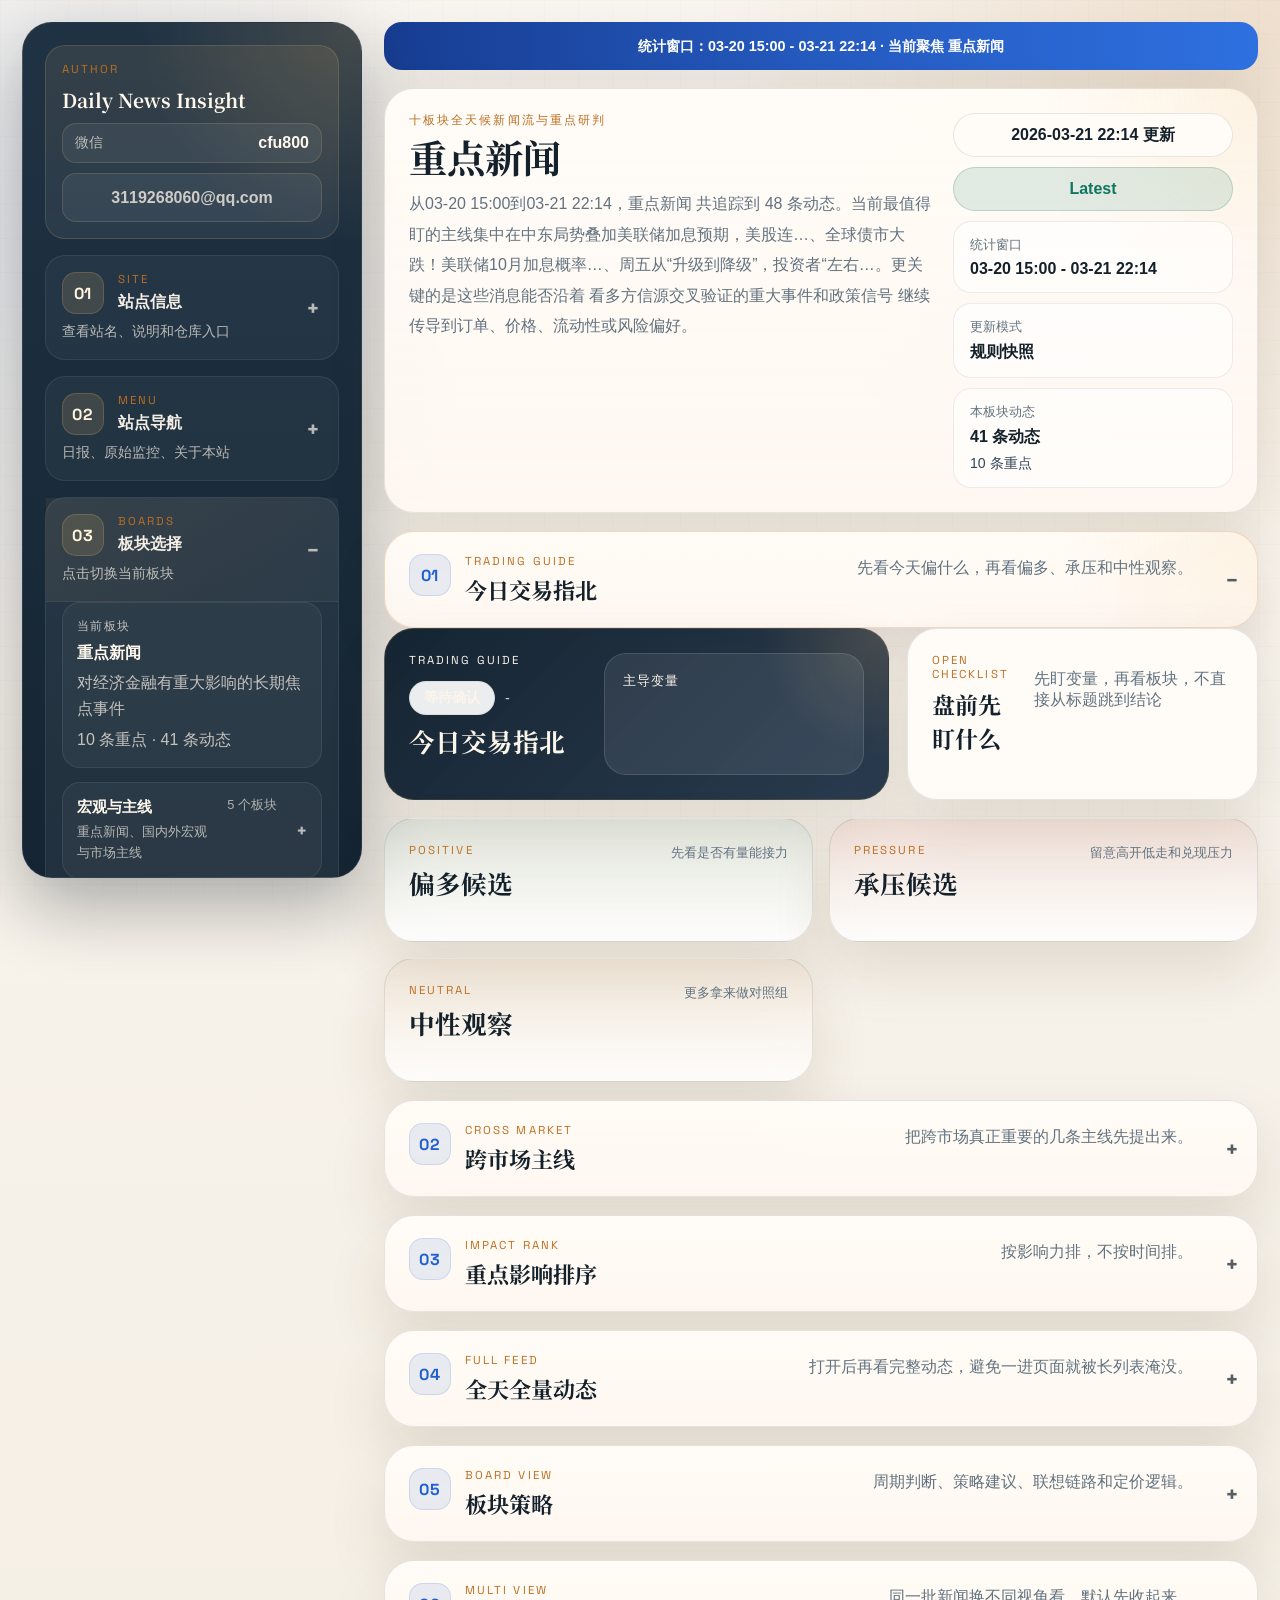
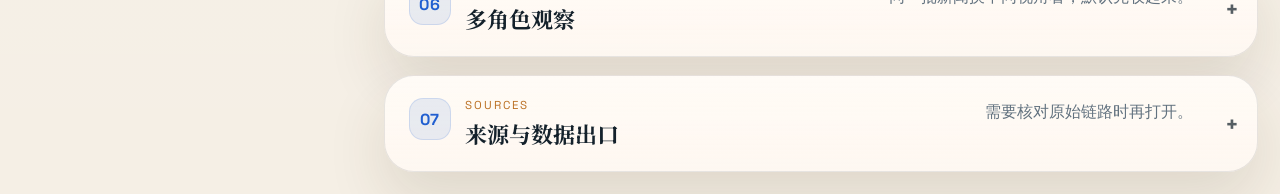
==== commit 8f61c3e2: "Refine accordion hierarchy and board navigation" ====
--- a/docs/index.html
+++ b/docs/index.html
@@ -33,11 +33,14 @@
           </a>
         </section>
 
-        <details class="sidebar-accordion">
+        <details class="sidebar-accordion" data-accordion-group="sidebar">
           <summary class="sidebar-summary">
-            <div>
-              <p class="eyebrow">Site</p>
-              <h2>站点信息</h2>
+            <div class="sidebar-summary-main">
+              <span class="sidebar-index">01</span>
+              <div>
+                <p class="eyebrow">Site</p>
+                <h2>站点信息</h2>
+              </div>
             </div>
             <p class="sidebar-summary-copy">查看站名、说明和仓库入口</p>
           </summary>
@@ -53,11 +56,14 @@
           </div>
         </details>
 
-        <details class="sidebar-accordion">
+        <details class="sidebar-accordion" data-accordion-group="sidebar">
           <summary class="sidebar-summary">
-            <div>
-              <p class="eyebrow">Menu</p>
-              <h2>站点导航</h2>
+            <div class="sidebar-summary-main">
+              <span class="sidebar-index">02</span>
+              <div>
+                <p class="eyebrow">Menu</p>
+                <h2>站点导航</h2>
+              </div>
             </div>
             <p class="sidebar-summary-copy">日报、原始监控、关于本站</p>
           </summary>
@@ -79,24 +85,31 @@
           </div>
         </details>
 
-        <details class="sidebar-accordion" open>
+        <details class="sidebar-accordion" data-accordion-group="sidebar" open>
           <summary class="sidebar-summary">
-            <div>
-              <p class="eyebrow">Boards</p>
-              <h2>板块选择</h2>
+            <div class="sidebar-summary-main">
+              <span class="sidebar-index">03</span>
+              <div>
+                <p class="eyebrow">Boards</p>
+                <h2>板块选择</h2>
+              </div>
             </div>
             <p class="sidebar-summary-copy">点击切换当前板块</p>
           </summary>
           <div class="sidebar-accordion-body">
+            <div class="board-current" id="sidebar-current-board"></div>
             <div class="board-nav" id="sidebar-category-list"></div>
           </div>
         </details>
 
-        <details class="sidebar-accordion">
+        <details class="sidebar-accordion" data-accordion-group="sidebar">
           <summary class="sidebar-summary">
-            <div>
-              <p class="eyebrow">Actions</p>
-              <h2>页面功能</h2>
+            <div class="sidebar-summary-main">
+              <span class="sidebar-index">04</span>
+              <div>
+                <p class="eyebrow">Actions</p>
+                <h2>页面功能</h2>
+              </div>
             </div>
             <p class="sidebar-summary-copy">按模块快速展开内容</p>
           </summary>
@@ -152,9 +165,12 @@
 
         <details class="accordion-card" id="section-compass" data-accordion-group="main" open>
           <summary class="accordion-summary">
-            <div>
-              <p class="eyebrow">Trading Guide</p>
-              <h3>今日交易指北</h3>
+            <div class="accordion-summary-main">
+              <span class="accordion-index">01</span>
+              <div>
+                <p class="eyebrow">Trading Guide</p>
+                <h3>今日交易指北</h3>
+              </div>
             </div>
             <p class="accordion-copy">先看今天偏什么，再看偏多、承压和中性观察。</p>
           </summary>
@@ -231,9 +247,12 @@
 
         <details class="accordion-card" id="section-pulse" data-accordion-group="main">
           <summary class="accordion-summary">
-            <div>
-              <p class="eyebrow">Cross Market</p>
-              <h3>跨市场主线</h3>
+            <div class="accordion-summary-main">
+              <span class="accordion-index">02</span>
+              <div>
+                <p class="eyebrow">Cross Market</p>
+                <h3>跨市场主线</h3>
+              </div>
             </div>
             <p class="accordion-copy">把跨市场真正重要的几条主线先提出来。</p>
           </summary>
@@ -254,9 +273,12 @@
 
         <details class="accordion-card" id="section-priority" data-accordion-group="main">
           <summary class="accordion-summary">
-            <div>
-              <p class="eyebrow">Impact Rank</p>
-              <h3>重点影响排序</h3>
+            <div class="accordion-summary-main">
+              <span class="accordion-index">03</span>
+              <div>
+                <p class="eyebrow">Impact Rank</p>
+                <h3>重点影响排序</h3>
+              </div>
             </div>
             <p class="accordion-copy">按影响力排，不按时间排。</p>
           </summary>
@@ -276,9 +298,12 @@
 
         <details class="accordion-card" id="section-feed" data-accordion-group="main">
           <summary class="accordion-summary">
-            <div>
-              <p class="eyebrow">Full Feed</p>
-              <h3>全天全量动态</h3>
+            <div class="accordion-summary-main">
+              <span class="accordion-index">04</span>
+              <div>
+                <p class="eyebrow">Full Feed</p>
+                <h3>全天全量动态</h3>
+              </div>
             </div>
             <p class="accordion-copy">打开后再看完整动态，避免一进页面就被长列表淹没。</p>
           </summary>
@@ -298,9 +323,12 @@
 
         <details class="accordion-card" id="section-overview" data-accordion-group="main">
           <summary class="accordion-summary">
-            <div>
-              <p class="eyebrow">Board View</p>
-              <h3>板块策略</h3>
+            <div class="accordion-summary-main">
+              <span class="accordion-index">05</span>
+              <div>
+                <p class="eyebrow">Board View</p>
+                <h3>板块策略</h3>
+              </div>
             </div>
             <p class="accordion-copy">周期判断、策略建议、联想链路和定价逻辑。</p>
           </summary>
@@ -378,9 +406,12 @@
 
         <details class="accordion-card" id="section-comments" data-accordion-group="main">
           <summary class="accordion-summary">
-            <div>
-              <p class="eyebrow">Multi View</p>
-              <h3>多角色观察</h3>
+            <div class="accordion-summary-main">
+              <span class="accordion-index">06</span>
+              <div>
+                <p class="eyebrow">Multi View</p>
+                <h3>多角色观察</h3>
+              </div>
             </div>
             <p class="accordion-copy">同一批新闻换不同视角看，默认先收起来。</p>
           </summary>
@@ -400,9 +431,12 @@
 
         <details class="accordion-card" id="section-sources" data-accordion-group="main">
           <summary class="accordion-summary">
-            <div>
-              <p class="eyebrow">Sources</p>
-              <h3>来源与数据出口</h3>
+            <div class="accordion-summary-main">
+              <span class="accordion-index">07</span>
+              <div>
+                <p class="eyebrow">Sources</p>
+                <h3>来源与数据出口</h3>
+              </div>
             </div>
             <p class="accordion-copy">需要核对原始链路时再打开。</p>
           </summary>
--- a/docs/assets/app.css
+++ b/docs/assets/app.css
@@ -179,6 +179,13 @@
   padding: 16px 52px 16px 16px;
 }
 
+.sidebar-summary-main,
+.accordion-summary-main {
+  display: flex;
+  gap: 14px;
+  align-items: flex-start;
+}
+
 .sidebar-summary::after,
 .accordion-summary::after {
   content: "+";
@@ -197,10 +204,34 @@
   content: "−";
 }
 
+.sidebar-accordion[open] > .sidebar-summary {
+  border-bottom: 1px solid rgba(255, 255, 255, 0.06);
+  background: linear-gradient(135deg, rgba(240, 191, 116, 0.08), rgba(255, 255, 255, 0.03));
+}
+
 .sidebar-summary h2 {
   margin: 6px 0 0;
   font-size: 1rem;
   color: #f4eee4;
+}
+
+.sidebar-index,
+.accordion-index {
+  min-width: 42px;
+  min-height: 42px;
+  display: inline-flex;
+  align-items: center;
+  justify-content: center;
+  border-radius: 14px;
+  font-family: "Space Grotesk", sans-serif;
+  font-weight: 700;
+  letter-spacing: 0.04em;
+}
+
+.sidebar-index {
+  color: #fff5de;
+  background: rgba(240, 191, 116, 0.14);
+  border: 1px solid rgba(240, 191, 116, 0.2);
 }
 
 .sidebar-summary-copy {
@@ -255,6 +286,10 @@
   color: #f4eee4;
 }
 
+.board-button--compact {
+  padding: 12px 14px;
+}
+
 .board-button.is-active {
   background: linear-gradient(135deg, rgba(240, 192, 116, 0.24), rgba(52, 87, 121, 0.68));
   border-color: rgba(240, 192, 116, 0.34);
@@ -285,6 +320,11 @@
   color: #f4eee4;
   background: rgba(255, 255, 255, 0.08);
   border-color: rgba(255, 255, 255, 0.08);
+}
+
+.section-button.is-active {
+  background: linear-gradient(135deg, rgba(240, 191, 116, 0.24), rgba(52, 87, 121, 0.68));
+  border-color: rgba(240, 191, 116, 0.34);
 }
 
 .section-button--accent {
@@ -363,6 +403,95 @@
 .contact-label {
   color: rgba(244, 238, 228, 0.7);
   font-size: 0.86rem;
+}
+
+.board-current,
+.board-cluster {
+  border-radius: 18px;
+  border: 1px solid rgba(255, 255, 255, 0.08);
+  background: rgba(255, 255, 255, 0.04);
+}
+
+.board-current {
+  padding: 14px;
+  display: grid;
+  gap: 6px;
+}
+
+.board-current-label {
+  margin: 0;
+  font-size: 0.78rem;
+  letter-spacing: 0.12em;
+  text-transform: uppercase;
+  color: rgba(244, 238, 228, 0.62);
+}
+
+.board-current strong {
+  color: #fff8ec;
+  font-size: 1rem;
+}
+
+.board-current p,
+.board-current span {
+  margin: 0;
+  color: rgba(244, 238, 228, 0.76);
+  line-height: 1.6;
+}
+
+.board-cluster-summary {
+  position: relative;
+  display: flex;
+  justify-content: space-between;
+  gap: 12px;
+  align-items: flex-start;
+  padding: 14px 44px 14px 14px;
+  list-style: none;
+  cursor: pointer;
+}
+
+.board-cluster-summary::-webkit-details-marker {
+  display: none;
+}
+
+.board-cluster-summary::after {
+  content: "+";
+  position: absolute;
+  top: 50%;
+  right: 14px;
+  transform: translateY(-50%);
+  font-family: "Space Grotesk", sans-serif;
+  font-size: 1.15rem;
+  font-weight: 700;
+  color: rgba(244, 238, 228, 0.72);
+}
+
+.board-cluster[open] > .board-cluster-summary::after {
+  content: "−";
+}
+
+.board-cluster-summary strong {
+  display: block;
+  color: #fff8ec;
+  font-size: 0.96rem;
+}
+
+.board-cluster-summary p {
+  margin: 4px 0 0;
+  color: rgba(244, 238, 228, 0.7);
+  line-height: 1.55;
+  font-size: 0.84rem;
+}
+
+.board-cluster-meta {
+  white-space: nowrap;
+  color: rgba(244, 238, 228, 0.66);
+  font-size: 0.8rem;
+}
+
+.board-cluster-body {
+  display: grid;
+  gap: 10px;
+  padding: 0 14px 14px;
 }
 
 .app-main {
@@ -404,9 +533,17 @@
 }
 
 .accordion-card[open] > .accordion-summary {
+  border-color: rgba(187, 111, 34, 0.22);
+  box-shadow: 0 24px 52px rgba(68, 46, 19, 0.14);
   background:
     radial-gradient(circle at top right, rgba(240, 191, 116, 0.14), transparent 22%),
     linear-gradient(180deg, rgba(255, 251, 246, 0.98), rgba(255, 248, 242, 0.9));
+}
+
+.accordion-index {
+  color: var(--blue);
+  background: rgba(33, 95, 208, 0.1);
+  border: 1px solid rgba(33, 95, 208, 0.14);
 }
 
 .accordion-summary h3 {
@@ -425,6 +562,10 @@
 .accordion-content {
   display: grid;
   gap: 16px;
+}
+
+.accordion-card[open] > .accordion-content {
+  animation: accordionReveal 180ms ease;
 }
 
 .hero-card,
@@ -1092,6 +1233,17 @@
   border-color: var(--line-strong);
 }
 
+@keyframes accordionReveal {
+  from {
+    opacity: 0;
+    transform: translateY(-6px);
+  }
+  to {
+    opacity: 1;
+    transform: translateY(0);
+  }
+}
+
 @media (max-width: 1420px) {
   .trade-columns,
   .pulse-grid {
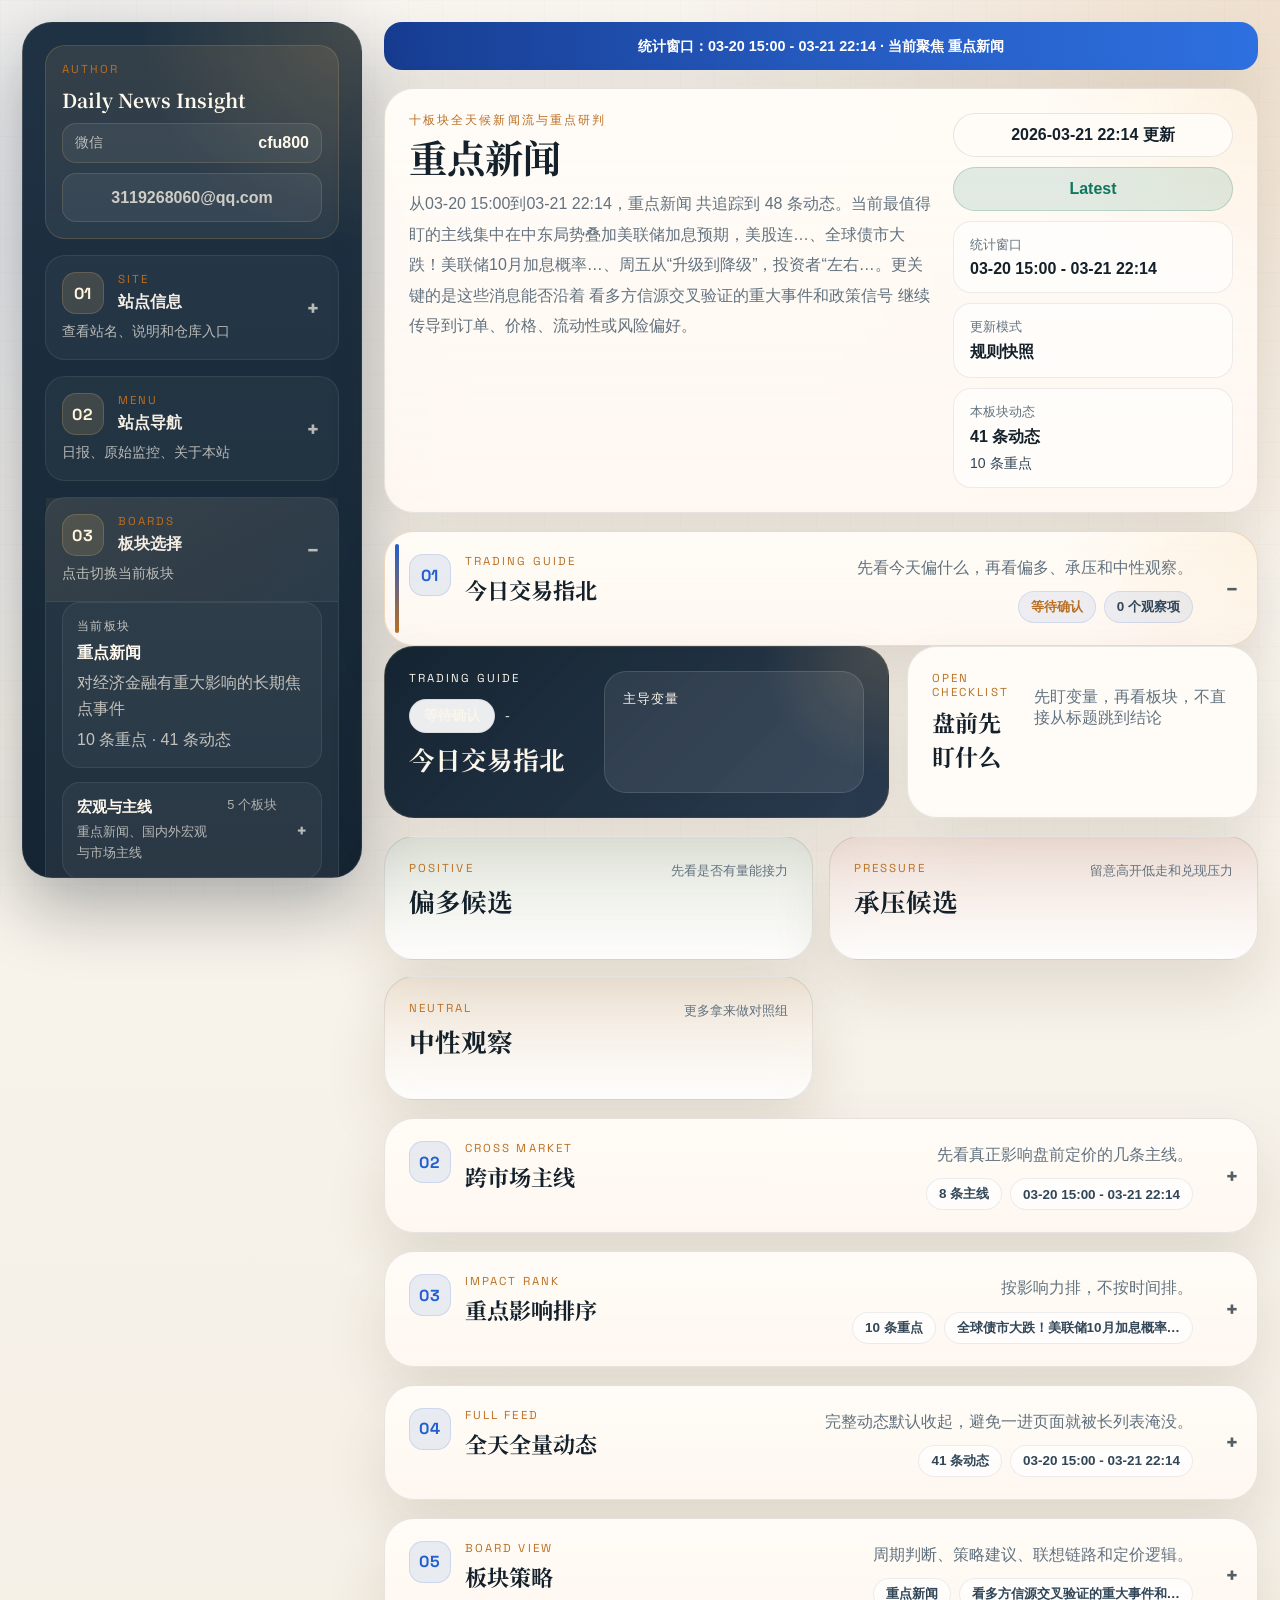
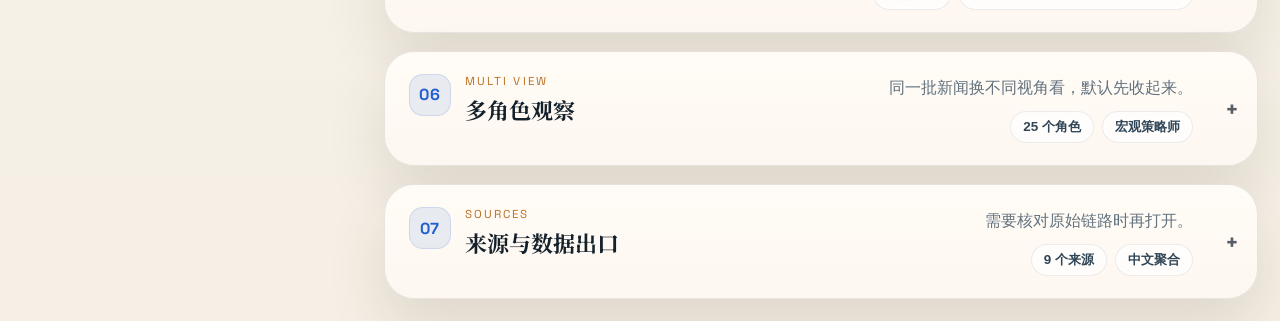
==== commit 3fcac7bd: "Add summary chips to accordion headers" ====
--- a/docs/index.html
+++ b/docs/index.html
@@ -172,7 +172,13 @@
                 <h3>今日交易指北</h3>
               </div>
             </div>
-            <p class="accordion-copy">先看今天偏什么，再看偏多、承压和中性观察。</p>
+            <div class="accordion-side">
+              <p class="accordion-copy">先看今天偏什么，再看偏多、承压和中性观察。</p>
+              <div class="accordion-chip-row">
+                <span class="accordion-chip" id="summary-compass-bias">等待确认</span>
+                <span class="accordion-chip" id="summary-compass-watch">4 个观察项</span>
+              </div>
+            </div>
           </summary>
           <div class="accordion-content">
             <div class="trade-dashboard">
@@ -254,7 +260,13 @@
                 <h3>跨市场主线</h3>
               </div>
             </div>
-            <p class="accordion-copy">把跨市场真正重要的几条主线先提出来。</p>
+            <div class="accordion-side">
+              <p class="accordion-copy">先看真正影响盘前定价的几条主线。</p>
+              <div class="accordion-chip-row">
+                <span class="accordion-chip" id="summary-pulse-count">-</span>
+                <span class="accordion-chip" id="summary-pulse-window">-</span>
+              </div>
+            </div>
           </summary>
           <div class="accordion-content">
             <section class="pulse-card">
@@ -280,7 +292,13 @@
                 <h3>重点影响排序</h3>
               </div>
             </div>
-            <p class="accordion-copy">按影响力排，不按时间排。</p>
+            <div class="accordion-side">
+              <p class="accordion-copy">按影响力排，不按时间排。</p>
+              <div class="accordion-chip-row">
+                <span class="accordion-chip" id="summary-priority-count">-</span>
+                <span class="accordion-chip" id="summary-priority-top">-</span>
+              </div>
+            </div>
           </summary>
           <div class="accordion-content">
             <section class="panel-card">
@@ -305,7 +323,13 @@
                 <h3>全天全量动态</h3>
               </div>
             </div>
-            <p class="accordion-copy">打开后再看完整动态，避免一进页面就被长列表淹没。</p>
+            <div class="accordion-side">
+              <p class="accordion-copy">完整动态默认收起，避免一进页面就被长列表淹没。</p>
+              <div class="accordion-chip-row">
+                <span class="accordion-chip" id="summary-feed-count">-</span>
+                <span class="accordion-chip" id="summary-feed-window">-</span>
+              </div>
+            </div>
           </summary>
           <div class="accordion-content">
             <section class="panel-card">
@@ -330,7 +354,13 @@
                 <h3>板块策略</h3>
               </div>
             </div>
-            <p class="accordion-copy">周期判断、策略建议、联想链路和定价逻辑。</p>
+            <div class="accordion-side">
+              <p class="accordion-copy">周期判断、策略建议、联想链路和定价逻辑。</p>
+              <div class="accordion-chip-row">
+                <span class="accordion-chip" id="summary-overview-board">-</span>
+                <span class="accordion-chip" id="summary-overview-lens">-</span>
+              </div>
+            </div>
           </summary>
           <div class="accordion-content">
             <div class="overview-grid">
@@ -413,7 +443,13 @@
                 <h3>多角色观察</h3>
               </div>
             </div>
-            <p class="accordion-copy">同一批新闻换不同视角看，默认先收起来。</p>
+            <div class="accordion-side">
+              <p class="accordion-copy">同一批新闻换不同视角看，默认先收起来。</p>
+              <div class="accordion-chip-row">
+                <span class="accordion-chip" id="summary-comments-count">-</span>
+                <span class="accordion-chip" id="summary-comments-role">-</span>
+              </div>
+            </div>
           </summary>
           <div class="accordion-content">
             <section class="panel-card">
@@ -438,7 +474,13 @@
                 <h3>来源与数据出口</h3>
               </div>
             </div>
-            <p class="accordion-copy">需要核对原始链路时再打开。</p>
+            <div class="accordion-side">
+              <p class="accordion-copy">需要核对原始链路时再打开。</p>
+              <div class="accordion-chip-row">
+                <span class="accordion-chip" id="summary-sources-count">-</span>
+                <span class="accordion-chip" id="summary-sources-mix">-</span>
+              </div>
+            </div>
           </summary>
           <div class="accordion-content">
             <section class="panel-card">
--- a/docs/assets/app.css
+++ b/docs/assets/app.css
@@ -469,6 +469,10 @@
   content: "−";
 }
 
+.board-cluster[open] {
+  background: rgba(255, 255, 255, 0.06);
+}
+
 .board-cluster-summary strong {
   display: block;
   color: #fff8ec;
@@ -552,11 +556,38 @@
   font-size: 1.38rem;
 }
 
+.accordion-side {
+  display: grid;
+  gap: 10px;
+  justify-items: end;
+}
+
 .accordion-copy {
   margin: 0;
   max-width: 460px;
   color: var(--muted);
   line-height: 1.7;
+  text-align: right;
+}
+
+.accordion-chip-row {
+  display: flex;
+  gap: 8px;
+  flex-wrap: wrap;
+  justify-content: flex-end;
+}
+
+.accordion-chip {
+  min-height: 32px;
+  display: inline-flex;
+  align-items: center;
+  padding: 0 12px;
+  border-radius: 999px;
+  border: 1px solid rgba(20, 33, 43, 0.08);
+  background: rgba(255, 255, 255, 0.72);
+  color: var(--ink-soft);
+  font-size: 0.84rem;
+  font-weight: 700;
 }
 
 .accordion-content {
@@ -566,6 +597,20 @@
 
 .accordion-card[open] > .accordion-content {
   animation: accordionReveal 180ms ease;
+}
+
+.accordion-card[open] > .accordion-summary .accordion-chip {
+  background: rgba(33, 95, 208, 0.08);
+  border-color: rgba(33, 95, 208, 0.12);
+}
+
+.accordion-card[open] > .accordion-summary::before {
+  content: "";
+  position: absolute;
+  inset: 12px auto 12px 10px;
+  width: 4px;
+  border-radius: 999px;
+  background: linear-gradient(180deg, #215fd0, #bb6f22);
 }
 
 .hero-card,
@@ -1283,6 +1328,18 @@
     flex-direction: column;
     align-items: stretch;
   }
+
+  .accordion-side {
+    justify-items: start;
+  }
+
+  .accordion-copy {
+    text-align: left;
+  }
+
+  .accordion-chip-row {
+    justify-content: flex-start;
+  }
 }
 
 @media (max-width: 760px) {
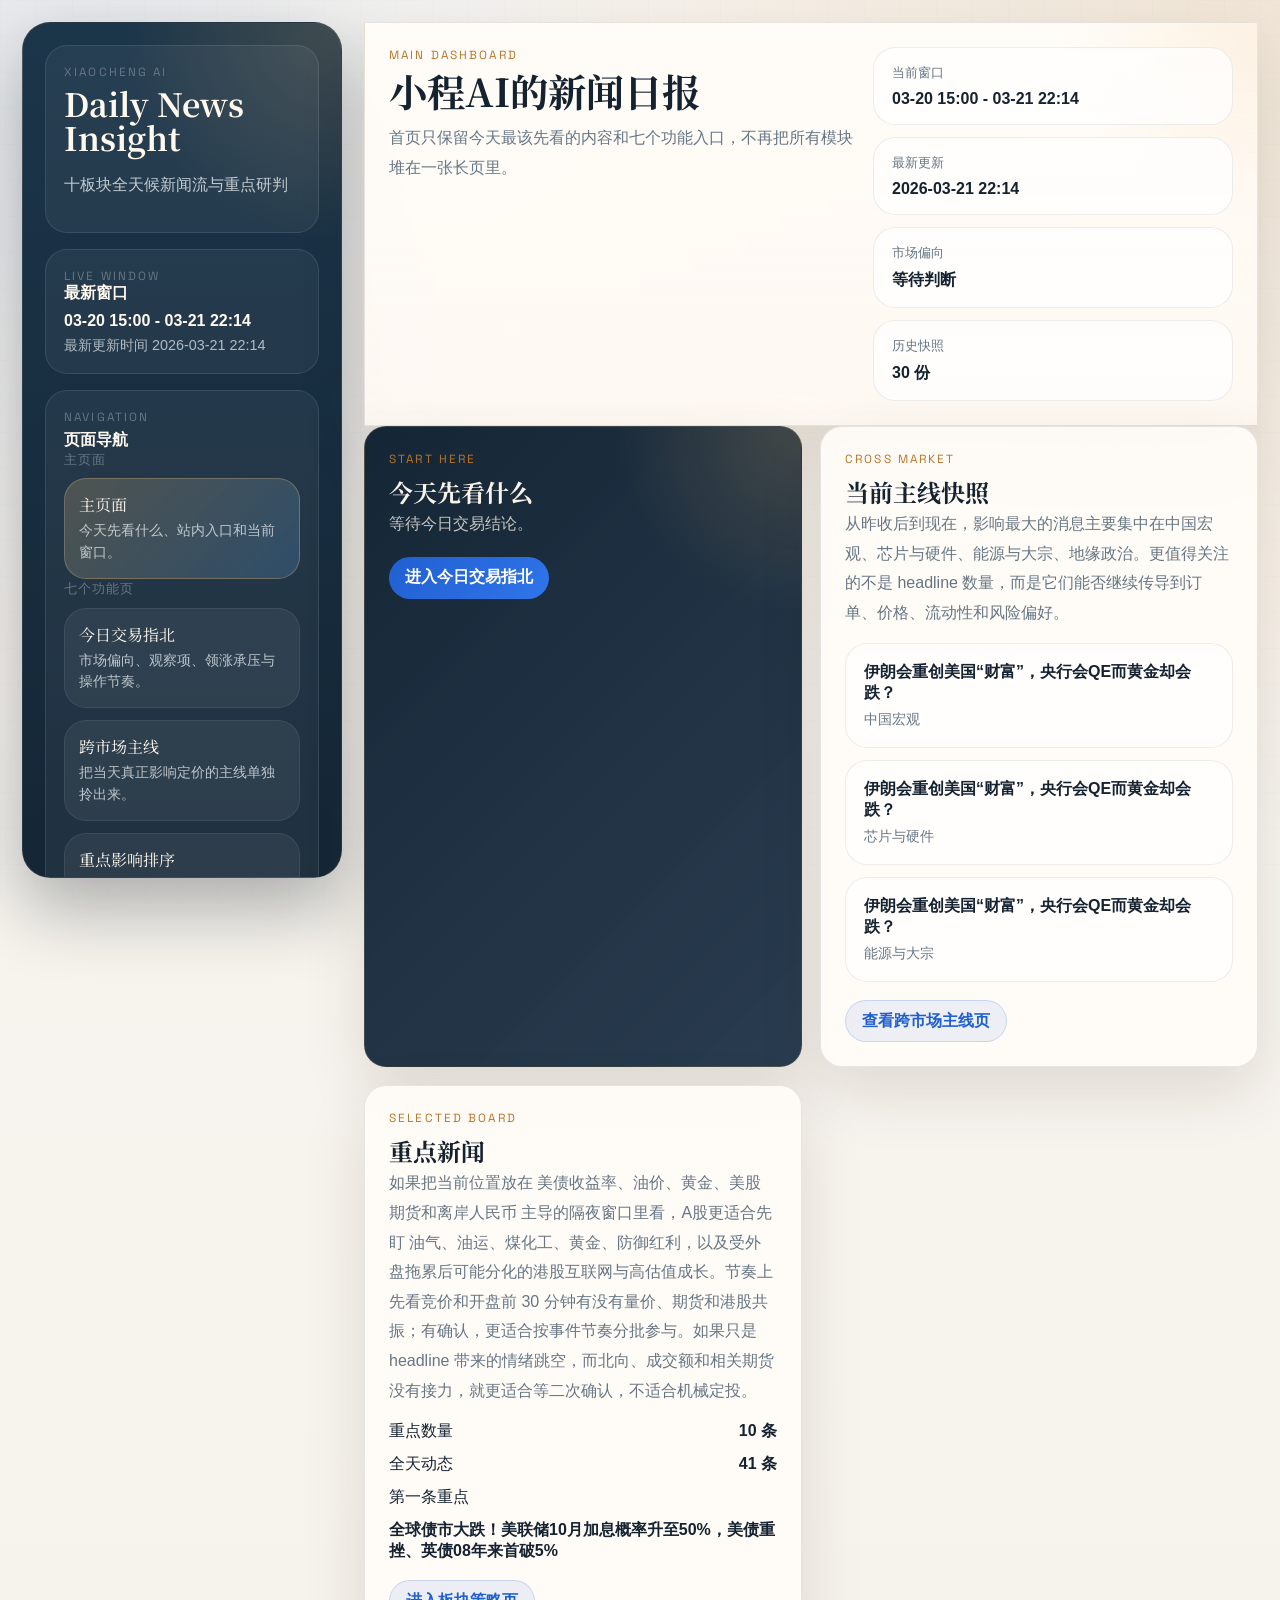
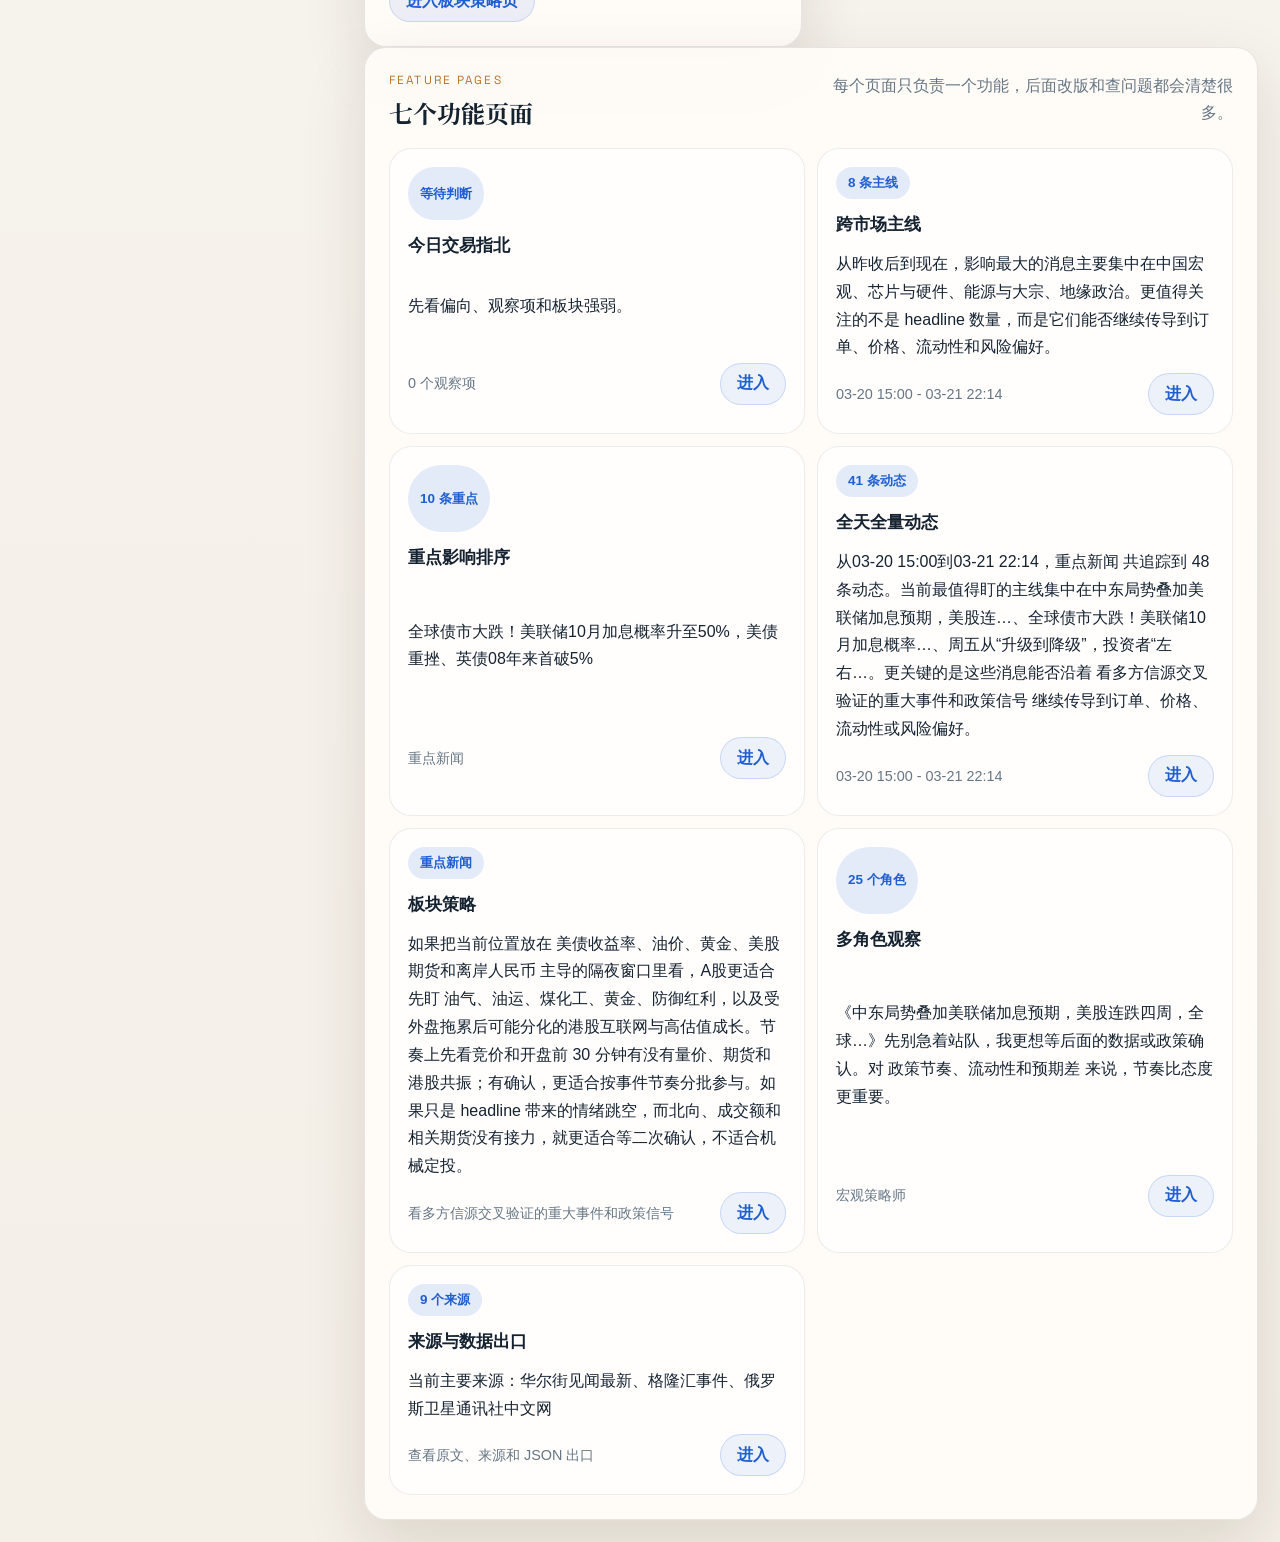
==== commit dd7e50ac: "Split digest into focused pages" ====
--- a/docs/index.html
+++ b/docs/index.html
@@ -3,10 +3,10 @@
   <head>
     <meta charset="utf-8" />
     <meta name="viewport" content="width=device-width, initial-scale=1" />
-    <title>小程AI的新闻日报</title>
+    <title>主页面 | 小程AI的新闻日报</title>
     <meta
       name="description"
-      content="从昨收后到现在，追踪跨市场重点新闻、影响排序、周期判断与板块联想。"
+      content="小程AI的新闻日报主页面：先看今天最重要的摘要，再进入七个独立功能页。"
     />
     <link rel="icon" href="./favicon.svg" type="image/svg+xml" />
     <link rel="preconnect" href="https://fonts.googleapis.com" />
@@ -18,502 +18,64 @@
     <link rel="stylesheet" href="./assets/app.css" />
     <script src="./assets/app.js" defer></script>
   </head>
-  <body data-page="digest">
-    <div class="app-shell">
-      <aside class="app-sidebar">
-        <section class="contact-card contact-card--top">
-          <p class="eyebrow">Author</p>
-          <h2 id="contact-author">乐毅</h2>
-          <div class="contact-method">
-            <span class="contact-label">微信</span>
-            <strong id="contact-wechat">cfu800</strong>
-          </div>
-          <a class="contact-method contact-method--link" id="contact-email" href="mailto:3119268060@qq.com">
-            3119268060@qq.com
-          </a>
+  <body data-page="home">
+    <div class="site-shell">
+      <aside class="site-sidebar">
+        <a class="brand-card" href="./index.html">
+          <p class="eyebrow">XIAOCHENG AI</p>
+          <h1 id="brand-title">小程AI的新闻日报</h1>
+          <p class="brand-copy" id="brand-subtitle">跨市场重点新闻与投研摘要</p>
+        </a>
+
+        <section class="sidebar-card">
+          <p class="eyebrow">Live Window</p>
+          <h2 class="sidebar-section-title">最新窗口</h2>
+          <strong class="sidebar-status-value" id="sidebar-window">等待最新窗口</strong>
+          <span class="sidebar-status-meta" id="sidebar-generated">等待最新快照</span>
         </section>
 
-        <details class="sidebar-accordion" data-accordion-group="sidebar">
-          <summary class="sidebar-summary">
-            <div class="sidebar-summary-main">
-              <span class="sidebar-index">01</span>
-              <div>
-                <p class="eyebrow">Site</p>
-                <h2>站点信息</h2>
-              </div>
+        <section class="sidebar-card">
+          <div class="sidebar-section-head">
+            <p class="eyebrow">Navigation</p>
+            <h2 class="sidebar-section-title">页面导航</h2>
+          </div>
+          <div id="sidebar-nav"></div>
+        </section>
+
+        <section class="sidebar-card">
+          <div class="sidebar-section-head">
+            <p class="eyebrow" id="sidebar-category-caption">当前板块上下文</p>
+            <h2 class="sidebar-section-title">板块入口</h2>
+            <p class="sidebar-copy" id="sidebar-category-summary">等待板块数据</p>
+          </div>
+          <div class="category-list" id="sidebar-categories"></div>
+        </section>
+
+        <section class="sidebar-card">
+          <div class="sidebar-section-head">
+            <p class="eyebrow">Author</p>
+            <h2 class="sidebar-section-title" id="contact-author">乐毅</h2>
+          </div>
+          <div class="sidebar-contact-grid">
+            <div class="sidebar-contact-link">
+              <span>微信</span>
+              <strong class="contact-strong" id="contact-wechat">cfu800</strong>
             </div>
-            <p class="sidebar-summary-copy">查看站名、说明和仓库入口</p>
-          </summary>
-          <div class="sidebar-accordion-body">
-            <div class="sidebar-brand">
-              <p class="eyebrow">XIAOCHENG AI</p>
-              <h1 id="site-title">小程AI的新闻日报</h1>
-              <p class="sidebar-copy" id="site-subtitle">跨市场重点新闻与投研摘要</p>
-            </div>
-            <a id="repo-link" href="https://github.com/acc6cc6-png/daily-news-insight" target="_blank" rel="noreferrer">
-              查看项目仓库
+            <a class="sidebar-contact-link" id="contact-email-link" href="mailto:3119268060@qq.com">
+              <span>邮箱</span>
+              <strong class="contact-strong" id="contact-email-value">3119268060@qq.com</strong>
+            </a>
+            <a class="sidebar-contact-link" id="repo-link" href="https://github.com/acc6cc6-png/daily-news-insight" target="_blank" rel="noreferrer">
+              <span>仓库</span>
+              <strong class="contact-strong">GitHub</strong>
             </a>
           </div>
-        </details>
-
-        <details class="sidebar-accordion" data-accordion-group="sidebar">
-          <summary class="sidebar-summary">
-            <div class="sidebar-summary-main">
-              <span class="sidebar-index">02</span>
-              <div>
-                <p class="eyebrow">Menu</p>
-                <h2>站点导航</h2>
-              </div>
-            </div>
-            <p class="sidebar-summary-copy">日报、原始监控、关于本站</p>
-          </summary>
-          <div class="sidebar-accordion-body">
-            <nav class="page-nav" aria-label="站点菜单">
-              <a class="page-link is-active" href="./index.html">
-                <span class="page-link-title">新闻日报</span>
-                <span class="page-link-copy">重点排序、全天动态、投研摘要与多角色观察</span>
-              </a>
-              <a class="page-link" href="./monitor.html">
-                <span class="page-link-title">原始监控</span>
-                <span class="page-link-copy">检查每个板块抓到了什么，定位源头质量问题</span>
-              </a>
-              <a class="page-link" href="./about.html">
-                <span class="page-link-title">关于本站</span>
-                <span class="page-link-copy">更新机制、部署方式、作者信息与项目说明</span>
-              </a>
-            </nav>
-          </div>
-        </details>
-
-        <details class="sidebar-accordion" data-accordion-group="sidebar" open>
-          <summary class="sidebar-summary">
-            <div class="sidebar-summary-main">
-              <span class="sidebar-index">03</span>
-              <div>
-                <p class="eyebrow">Boards</p>
-                <h2>板块选择</h2>
-              </div>
-            </div>
-            <p class="sidebar-summary-copy">点击切换当前板块</p>
-          </summary>
-          <div class="sidebar-accordion-body">
-            <div class="board-current" id="sidebar-current-board"></div>
-            <div class="board-nav" id="sidebar-category-list"></div>
-          </div>
-        </details>
-
-        <details class="sidebar-accordion" data-accordion-group="sidebar">
-          <summary class="sidebar-summary">
-            <div class="sidebar-summary-main">
-              <span class="sidebar-index">04</span>
-              <div>
-                <p class="eyebrow">Actions</p>
-                <h2>页面功能</h2>
-              </div>
-            </div>
-            <p class="sidebar-summary-copy">按模块快速展开内容</p>
-          </summary>
-          <div class="sidebar-accordion-body">
-            <div class="section-menu">
-              <button class="section-button" type="button" data-section-target="section-compass">交易指北</button>
-              <button class="section-button" type="button" data-section-target="section-pulse">跨市场主线</button>
-              <button class="section-button" type="button" data-section-target="section-priority">重点排序</button>
-              <button class="section-button" type="button" data-section-target="section-feed">全天动态</button>
-              <button class="section-button" type="button" data-section-target="section-overview">板块策略</button>
-              <button class="section-button" type="button" data-section-target="section-comments">多角色观察</button>
-              <button class="section-button" type="button" data-section-target="section-sources">来源说明</button>
-              <button class="section-button section-button--accent" id="history-open" type="button">历史快照</button>
-            </div>
-          </div>
-        </details>
-
-        <section class="sidebar-note">
-          <p class="sidebar-note-title">当前统计窗口</p>
-          <p class="sidebar-note-copy" id="sidebar-window">正在读取最新快照</p>
         </section>
       </aside>
 
-      <main class="app-main">
-        <div class="update-banner" id="window-banner">正在读取最新快照</div>
-
-        <header class="hero-card" id="section-top">
-          <div class="hero-grid">
-            <div class="hero-main">
-              <p class="eyebrow" id="hero-kicker">跨市场重点新闻与投研摘要</p>
-              <h2 class="main-title" id="hero-title">当前板块</h2>
-              <p class="hero-lead" id="hero-lead"></p>
-            </div>
-            <div class="hero-side">
-              <div class="hero-pill" id="generated-badge">正在读取</div>
-              <div class="hero-pill hero-pill--accent" id="latest-indicator">Latest</div>
-              <div class="hero-stat">
-                <span>统计窗口</span>
-                <strong id="metric-window">-</strong>
-              </div>
-              <div class="hero-stat">
-                <span>更新模式</span>
-                <strong id="metric-mode">-</strong>
-              </div>
-              <div class="hero-stat hero-stat--stack">
-                <span>本板块动态</span>
-                <strong id="story-total">-</strong>
-                <small id="priority-total">-</small>
-              </div>
-            </div>
-          </div>
-        </header>
-
-        <details class="accordion-card" id="section-compass" data-accordion-group="main" open>
-          <summary class="accordion-summary">
-            <div class="accordion-summary-main">
-              <span class="accordion-index">01</span>
-              <div>
-                <p class="eyebrow">Trading Guide</p>
-                <h3>今日交易指北</h3>
-              </div>
-            </div>
-            <div class="accordion-side">
-              <p class="accordion-copy">先看今天偏什么，再看偏多、承压和中性观察。</p>
-              <div class="accordion-chip-row">
-                <span class="accordion-chip" id="summary-compass-bias">等待确认</span>
-                <span class="accordion-chip" id="summary-compass-watch">4 个观察项</span>
-              </div>
-            </div>
-          </summary>
-          <div class="accordion-content">
-            <div class="trade-dashboard">
-              <div class="trade-dashboard-top">
-                <article class="trade-summary-card">
-                  <div class="trade-summary-copy">
-                    <p class="eyebrow">Trading Guide</p>
-                    <div class="trade-bias-row">
-                      <span class="trade-bias" id="compass-bias">等待确认</span>
-                      <span class="trade-window" id="compass-window">-</span>
-                    </div>
-                    <h3 id="compass-title">今日交易指北</h3>
-                    <p class="trade-summary-text" id="compass-summary"></p>
-                  </div>
-
-                  <div class="trade-driver-panel">
-                    <span class="trade-block-label">主导变量</span>
-                    <div class="trade-driver-list" id="compass-drivers"></div>
-                  </div>
-                </article>
-
-                <article class="trade-side-card">
-                  <div class="section-head">
-                    <div>
-                      <p class="eyebrow">Open Checklist</p>
-                      <h3>盘前先盯什么</h3>
-                    </div>
-                    <p class="section-hint">先盯变量，再看板块，不直接从标题跳到结论</p>
-                  </div>
-                  <div class="trade-watchlist" id="compass-watchlist"></div>
-                  <div class="trade-playbook" id="compass-playbook"></div>
-                </article>
-              </div>
-
-              <div class="trade-columns">
-                <article class="trade-column trade-column--bullish">
-                  <div class="trade-column-head">
-                    <div>
-                      <p class="eyebrow">Positive</p>
-                      <h3>偏多候选</h3>
-                    </div>
-                    <span class="trade-column-note">先看是否有量能接力</span>
-                  </div>
-                  <div class="trade-item-list" id="compass-leaders"></div>
-                </article>
-
-                <article class="trade-column trade-column--bearish">
-                  <div class="trade-column-head">
-                    <div>
-                      <p class="eyebrow">Pressure</p>
-                      <h3>承压候选</h3>
-                    </div>
-                    <span class="trade-column-note">留意高开低走和兑现压力</span>
-                  </div>
-                  <div class="trade-item-list" id="compass-laggards"></div>
-                </article>
-
-                <article class="trade-column trade-column--stable">
-                  <div class="trade-column-head">
-                    <div>
-                      <p class="eyebrow">Neutral</p>
-                      <h3>中性观察</h3>
-                    </div>
-                    <span class="trade-column-note">更多拿来做对照组</span>
-                  </div>
-                  <div class="trade-item-list" id="compass-stable"></div>
-                </article>
-              </div>
-            </div>
-          </div>
-        </details>
-
-        <details class="accordion-card" id="section-pulse" data-accordion-group="main">
-          <summary class="accordion-summary">
-            <div class="accordion-summary-main">
-              <span class="accordion-index">02</span>
-              <div>
-                <p class="eyebrow">Cross Market</p>
-                <h3>跨市场主线</h3>
-              </div>
-            </div>
-            <div class="accordion-side">
-              <p class="accordion-copy">先看真正影响盘前定价的几条主线。</p>
-              <div class="accordion-chip-row">
-                <span class="accordion-chip" id="summary-pulse-count">-</span>
-                <span class="accordion-chip" id="summary-pulse-window">-</span>
-              </div>
-            </div>
-          </summary>
-          <div class="accordion-content">
-            <section class="pulse-card">
-              <div class="section-head">
-                <div>
-                  <p class="eyebrow">Cross Market</p>
-                  <h3>跨市场主线</h3>
-                </div>
-                <p class="section-hint" id="pulse-window"></p>
-              </div>
-              <p class="pulse-copy" id="pulse-headline"></p>
-              <div class="pulse-grid" id="pulse-grid"></div>
-            </section>
-          </div>
-        </details>
-
-        <details class="accordion-card" id="section-priority" data-accordion-group="main">
-          <summary class="accordion-summary">
-            <div class="accordion-summary-main">
-              <span class="accordion-index">03</span>
-              <div>
-                <p class="eyebrow">Impact Rank</p>
-                <h3>重点影响排序</h3>
-              </div>
-            </div>
-            <div class="accordion-side">
-              <p class="accordion-copy">按影响力排，不按时间排。</p>
-              <div class="accordion-chip-row">
-                <span class="accordion-chip" id="summary-priority-count">-</span>
-                <span class="accordion-chip" id="summary-priority-top">-</span>
-              </div>
-            </div>
-          </summary>
-          <div class="accordion-content">
-            <section class="panel-card">
-              <div class="section-head">
-                <div>
-                  <p class="eyebrow">Impact Rank</p>
-                  <h3>重点影响排序</h3>
-                </div>
-                <p class="section-hint">按影响力排序，不按发布时间排序</p>
-              </div>
-              <div class="stories-list stories-list--priority" id="priority-stories-list"></div>
-            </section>
-          </div>
-        </details>
-
-        <details class="accordion-card" id="section-feed" data-accordion-group="main">
-          <summary class="accordion-summary">
-            <div class="accordion-summary-main">
-              <span class="accordion-index">04</span>
-              <div>
-                <p class="eyebrow">Full Feed</p>
-                <h3>全天全量动态</h3>
-              </div>
-            </div>
-            <div class="accordion-side">
-              <p class="accordion-copy">完整动态默认收起，避免一进页面就被长列表淹没。</p>
-              <div class="accordion-chip-row">
-                <span class="accordion-chip" id="summary-feed-count">-</span>
-                <span class="accordion-chip" id="summary-feed-window">-</span>
-              </div>
-            </div>
-          </summary>
-          <div class="accordion-content">
-            <section class="panel-card">
-              <div class="section-head">
-                <div>
-                  <p class="eyebrow">Full Feed</p>
-                  <h3>全天全量动态</h3>
-                </div>
-                <p class="section-hint">展示该板块从昨收后到现在抓到的全部动态</p>
-              </div>
-              <div class="stories-list stories-list--full" id="all-stories-list"></div>
-            </section>
-          </div>
-        </details>
-
-        <details class="accordion-card" id="section-overview" data-accordion-group="main">
-          <summary class="accordion-summary">
-            <div class="accordion-summary-main">
-              <span class="accordion-index">05</span>
-              <div>
-                <p class="eyebrow">Board View</p>
-                <h3>板块策略</h3>
-              </div>
-            </div>
-            <div class="accordion-side">
-              <p class="accordion-copy">周期判断、策略建议、联想链路和定价逻辑。</p>
-              <div class="accordion-chip-row">
-                <span class="accordion-chip" id="summary-overview-board">-</span>
-                <span class="accordion-chip" id="summary-overview-lens">-</span>
-              </div>
-            </div>
-          </summary>
-          <div class="accordion-content">
-            <div class="overview-grid">
-              <article class="summary-card">
-                <div class="section-head">
-                  <div>
-                    <p class="eyebrow">Board View</p>
-                    <h3>主线与策略</h3>
-                  </div>
-                </div>
-                <div class="summary-stack">
-                  <div class="summary-block">
-                    <span class="summary-label">周期判断</span>
-                    <p id="cycle-view"></p>
-                  </div>
-                  <div class="summary-block">
-                    <span class="summary-label">策略建议</span>
-                    <p id="strategy-take"></p>
-                  </div>
-                  <div class="summary-meta-grid">
-                    <div class="metric-card">
-                      <span class="metric-label">最新更新时间</span>
-                      <strong id="metric-generated">-</strong>
-                    </div>
-                    <div class="metric-card">
-                      <span class="metric-label">当前观察镜头</span>
-                      <strong id="lens-copy">-</strong>
-                    </div>
-                    <div class="metric-card">
-                      <span class="metric-label">当前板块</span>
-                      <strong id="metric-category">-</strong>
-                    </div>
-                  </div>
-                </div>
-              </article>
-
-              <article class="panel-card panel-card--stack">
-                <div>
-                  <div class="section-head">
-                    <div>
-                      <p class="eyebrow">Linkage Map</p>
-                      <h3>联想链路</h3>
-                    </div>
-                    <p class="section-hint">把 headline 拆成价格、资金与行业传导链</p>
-                  </div>
-                  <div class="linkage-list" id="linkage-list"></div>
-                </div>
-
-                <div class="insight-box">
-                  <p class="eyebrow">Pricing Logic</p>
-                  <h3>定价逻辑</h3>
-                  <p class="analyst-copy" id="analyst-copy"></p>
-                </div>
-              </article>
-            </div>
-
-            <div class="signal-grid">
-              <article class="signal-card bullish-card">
-                <p class="signal-label">顺风线索</p>
-                <p class="signal-copy" id="bullish-copy"></p>
-              </article>
-              <article class="signal-card bearish-card">
-                <p class="signal-label">逆风线索</p>
-                <p class="signal-copy" id="bearish-copy"></p>
-              </article>
-              <article class="signal-card watch-card">
-                <p class="signal-label">继续观察</p>
-                <p class="signal-copy" id="watch-copy"></p>
-              </article>
-            </div>
-          </div>
-        </details>
-
-        <details class="accordion-card" id="section-comments" data-accordion-group="main">
-          <summary class="accordion-summary">
-            <div class="accordion-summary-main">
-              <span class="accordion-index">06</span>
-              <div>
-                <p class="eyebrow">Multi View</p>
-                <h3>多角色观察</h3>
-              </div>
-            </div>
-            <div class="accordion-side">
-              <p class="accordion-copy">同一批新闻换不同视角看，默认先收起来。</p>
-              <div class="accordion-chip-row">
-                <span class="accordion-chip" id="summary-comments-count">-</span>
-                <span class="accordion-chip" id="summary-comments-role">-</span>
-              </div>
-            </div>
-          </summary>
-          <div class="accordion-content">
-            <section class="panel-card">
-              <div class="section-head">
-                <div>
-                  <p class="eyebrow">Multi View</p>
-                  <h3>多角色观察</h3>
-                </div>
-                <p class="section-hint">同一批新闻，换不同视角看，减少单一叙事</p>
-              </div>
-              <div class="comments-list" id="comments-list"></div>
-            </section>
-          </div>
-        </details>
-
-        <details class="accordion-card" id="section-sources" data-accordion-group="main">
-          <summary class="accordion-summary">
-            <div class="accordion-summary-main">
-              <span class="accordion-index">07</span>
-              <div>
-                <p class="eyebrow">Sources</p>
-                <h3>来源与数据出口</h3>
-              </div>
-            </div>
-            <div class="accordion-side">
-              <p class="accordion-copy">需要核对原始链路时再打开。</p>
-              <div class="accordion-chip-row">
-                <span class="accordion-chip" id="summary-sources-count">-</span>
-                <span class="accordion-chip" id="summary-sources-mix">-</span>
-              </div>
-            </div>
-          </summary>
-          <div class="accordion-content">
-            <section class="panel-card">
-              <div class="section-head">
-                <div>
-                  <p class="eyebrow">Sources</p>
-                  <h3>来源与数据出口</h3>
-                </div>
-                <p class="section-hint">中文聚合源与国际专业媒体并行，方便核对原始链路</p>
-              </div>
-              <div id="source-list" class="source-list"></div>
-              <div class="raw-links">
-                <a href="./data/latest/digest.json" target="_blank" rel="noreferrer">查看最新 digest.json</a>
-                <a href="./data/raw/latest.json" target="_blank" rel="noreferrer">查看原始 raw.json</a>
-              </div>
-            </section>
-          </div>
-        </details>
+      <main class="site-main">
+        <div id="page-root"></div>
       </main>
-    </div>
-
-    <div class="history-modal hidden" id="history-modal" aria-hidden="true">
-      <div class="history-backdrop" id="history-close"></div>
-      <div class="history-dialog">
-        <div class="section-head">
-          <div>
-            <p class="eyebrow">Archive</p>
-            <h3>历史快照</h3>
-          </div>
-          <button class="ghost-button" id="history-close-button" type="button">关闭</button>
-        </div>
-        <div class="history-list" id="history-list"></div>
-      </div>
     </div>
   </body>
 </html>
--- a/docs/assets/app.css
+++ b/docs/assets/app.css
@@ -1,29 +1,29 @@
 :root {
-  --bg: #f5efe5;
-  --bg-deep: #ecdfcf;
-  --paper: rgba(255, 251, 246, 0.9);
-  --paper-strong: rgba(255, 252, 248, 0.98);
-  --paper-soft: rgba(255, 255, 255, 0.58);
-  --sidebar: #10202e;
-  --sidebar-strong: #172d3f;
+  --bg: #f4efe7;
+  --bg-glow: rgba(192, 131, 58, 0.15);
+  --paper: rgba(255, 252, 248, 0.92);
+  --paper-strong: rgba(255, 255, 255, 0.98);
+  --paper-muted: rgba(255, 255, 255, 0.7);
+  --ink: #152230;
+  --ink-soft: #395063;
+  --muted: #667684;
+  --line: rgba(21, 34, 48, 0.1);
+  --line-strong: rgba(21, 34, 48, 0.18);
+  --brand: #b77429;
+  --brand-soft: rgba(183, 116, 41, 0.14);
+  --blue: #1f5fd1;
+  --blue-soft: rgba(31, 95, 209, 0.12);
+  --green: #0f7a61;
+  --green-soft: rgba(15, 122, 97, 0.12);
+  --red: #bb3b2f;
+  --red-soft: rgba(187, 59, 47, 0.12);
+  --sidebar: #102232;
+  --sidebar-strong: #173146;
   --sidebar-line: rgba(255, 255, 255, 0.08);
-  --ink: #14212b;
-  --ink-soft: #314657;
-  --muted: #62727f;
-  --line: rgba(20, 33, 43, 0.1);
-  --line-strong: rgba(20, 33, 43, 0.18);
-  --brand: #bb6f22;
-  --brand-soft: rgba(187, 111, 34, 0.14);
-  --blue: #215fd0;
-  --blue-soft: rgba(33, 95, 208, 0.12);
-  --green: #0e7660;
-  --green-soft: rgba(14, 118, 96, 0.12);
-  --red: #b42318;
-  --red-soft: rgba(180, 35, 24, 0.12);
-  --shadow: 0 28px 60px rgba(68, 46, 19, 0.12);
-  --sidebar-shadow: 0 28px 70px rgba(8, 18, 27, 0.32);
-  --radius-xl: 30px;
-  --radius-lg: 24px;
+  --shadow: 0 24px 64px rgba(48, 31, 10, 0.12);
+  --sidebar-shadow: 0 30px 72px rgba(9, 19, 29, 0.32);
+  --radius-xl: 28px;
+  --radius-lg: 22px;
   --radius-md: 18px;
   --radius-sm: 14px;
 }
@@ -42,9 +42,9 @@
   color: var(--ink);
   font-family: "IBM Plex Sans SC", sans-serif;
   background:
-    radial-gradient(circle at top right, rgba(187, 111, 34, 0.16), transparent 26%),
-    radial-gradient(circle at left 0 top 12%, rgba(33, 95, 208, 0.08), transparent 24%),
-    linear-gradient(180deg, rgba(255, 255, 255, 0.4), rgba(255, 255, 255, 0)),
+    radial-gradient(circle at top right, var(--bg-glow), transparent 25%),
+    radial-gradient(circle at left top, rgba(31, 95, 209, 0.08), transparent 20%),
+    linear-gradient(180deg, rgba(255, 255, 255, 0.45), rgba(255, 255, 255, 0)),
     var(--bg);
 }
 
@@ -53,170 +53,578 @@
   position: fixed;
   inset: 0;
   pointer-events: none;
-  opacity: 0.42;
+  opacity: 0.3;
   background-image:
-    linear-gradient(rgba(20, 33, 43, 0.03) 1px, transparent 1px),
-    linear-gradient(90deg, rgba(20, 33, 43, 0.03) 1px, transparent 1px);
-  background-size: 34px 34px;
+    linear-gradient(rgba(21, 34, 48, 0.03) 1px, transparent 1px),
+    linear-gradient(90deg, rgba(21, 34, 48, 0.03) 1px, transparent 1px);
+  background-size: 36px 36px;
 }
 
 a,
-button,
-select {
+button {
+  color: inherit;
   font: inherit;
-}
-
-a {
-  color: inherit;
-}
-
-.hidden {
-  display: none !important;
 }
 
 .eyebrow {
   margin: 0;
   color: var(--brand);
   font-family: "Space Grotesk", sans-serif;
-  font-size: 0.72rem;
+  font-size: 0.74rem;
   letter-spacing: 0.18em;
   text-transform: uppercase;
 }
 
-.app-shell {
+.site-shell {
   position: relative;
   z-index: 1;
   display: grid;
-  grid-template-columns: 340px minmax(0, 1fr);
+  grid-template-columns: 320px minmax(0, 1fr);
   gap: 22px;
   max-width: 1680px;
   margin: 0 auto;
   padding: 22px;
 }
 
-.app-sidebar {
+.site-sidebar {
   position: sticky;
   top: 22px;
-  height: calc(100vh - 44px);
   display: grid;
   align-content: start;
   gap: 16px;
+  height: calc(100vh - 44px);
   overflow: auto;
   padding: 22px;
   border-radius: var(--radius-xl);
-  color: #f4eee4;
+  color: #eef3f6;
+  border: 1px solid var(--sidebar-line);
   background:
-    radial-gradient(circle at top right, rgba(240, 192, 116, 0.18), transparent 24%),
-    linear-gradient(180deg, rgba(27, 46, 64, 0.98), rgba(16, 32, 46, 0.98));
-  border: 1px solid var(--sidebar-line);
+    radial-gradient(circle at top right, rgba(238, 187, 111, 0.18), transparent 24%),
+    linear-gradient(180deg, rgba(23, 49, 70, 0.98), rgba(16, 34, 50, 0.98));
   box-shadow: var(--sidebar-shadow);
 }
 
-.sidebar-brand h1,
-.main-title,
-.section-head h3,
-.contact-card h2 {
+.brand-card,
+.sidebar-card,
+.nav-link,
+.category-link,
+.surface,
+.module-card,
+.story-card,
+.mini-card,
+.metric-card,
+.source-card,
+.monitor-card,
+.action-card,
+.signal-card,
+.comment-card,
+.feed-row {
+  border-radius: var(--radius-lg);
+}
+
+.brand-card,
+.sidebar-card {
+  padding: 18px;
+  border: 1px solid rgba(238, 243, 246, 0.1);
+  background: rgba(255, 255, 255, 0.05);
+}
+
+.brand-card {
+  text-decoration: none;
+}
+
+.brand-card h1,
+.page-hero h1,
+.section-title,
+.nav-link-title {
   font-family: "Noto Serif SC", serif;
 }
 
-.sidebar-brand h1 {
-  margin: 6px 0 10px;
+.brand-card h1 {
+  margin: 8px 0 10px;
+  color: #fff8ec;
   font-size: 2rem;
-  line-height: 1.02;
-}
-
-.app-sidebar .sidebar-copy {
-  color: rgba(244, 238, 228, 0.78);
-}
-
-.sidebar-copy,
-.sidebar-note-copy,
-.page-link-copy,
+  line-height: 1.06;
+}
+
+.brand-card p,
+.sidebar-card p,
+.nav-link-copy,
+.category-link-copy,
 .section-hint,
-.pulse-copy,
-.story-source,
+.section-copy,
+.hero-text,
+.story-summary,
 .story-origin,
-.comment-role,
-.hero-lead,
-.analyst-copy,
-.history-entry-copy,
-.monitor-copy {
+.monitor-meta-copy,
+.feed-footnote {
   color: var(--muted);
 }
 
-.page-nav,
-.board-nav,
-.section-menu {
+.brand-card .brand-copy,
+.sidebar-card .sidebar-copy {
+  color: rgba(238, 243, 246, 0.78);
+  line-height: 1.7;
+}
+
+.sidebar-status-value,
+.contact-strong {
+  display: block;
+  color: #fff9f0;
+  font-weight: 700;
+}
+
+.sidebar-status-value {
+  margin-top: 8px;
+}
+
+.sidebar-status-meta {
+  display: block;
+  margin-top: 6px;
+  color: rgba(238, 243, 246, 0.7);
+  font-size: 0.9rem;
+}
+
+.sidebar-section-head {
+  display: grid;
+  gap: 6px;
+}
+
+.sidebar-section-title {
+  margin: 0;
+  color: #fff9f0;
+  font-size: 1rem;
+}
+
+.nav-group {
   display: grid;
   gap: 10px;
 }
 
-.sidebar-accordion {
-  border-radius: 20px;
-  border: 1px solid rgba(255, 255, 255, 0.08);
-  background: rgba(255, 255, 255, 0.04);
-}
-
-.sidebar-accordion[open] {
+.nav-group-label {
+  margin: 0;
+  color: rgba(238, 243, 246, 0.62);
+  font-size: 0.82rem;
+  letter-spacing: 0.08em;
+  text-transform: uppercase;
+}
+
+.nav-group-items,
+.category-list,
+.module-grid,
+.stack-list,
+.story-list,
+.feed-list,
+.comment-grid,
+.monitor-grid,
+.source-grid,
+.card-grid,
+.signal-grid,
+.action-row,
+.chip-row,
+.page-tabs {
+  display: grid;
+  gap: 12px;
+}
+
+.nav-link,
+.category-link {
+  display: block;
+  padding: 14px;
+  text-decoration: none;
+  border: 1px solid rgba(238, 243, 246, 0.08);
   background: rgba(255, 255, 255, 0.06);
-}
-
-.sidebar-summary,
-.accordion-summary {
-  list-style: none;
-  cursor: pointer;
-}
-
-.sidebar-summary::-webkit-details-marker,
-.accordion-summary::-webkit-details-marker {
-  display: none;
-}
-
-.sidebar-summary {
-  position: relative;
-  display: grid;
-  gap: 6px;
-  padding: 16px 52px 16px 16px;
-}
-
-.sidebar-summary-main,
-.accordion-summary-main {
+  transition: transform 160ms ease, border-color 160ms ease, background 160ms ease;
+}
+
+.nav-link:hover,
+.nav-link.is-active,
+.category-link:hover,
+.category-link.is-active {
+  transform: translateY(-1px);
+}
+
+.nav-link.is-active,
+.category-link.is-active {
+  border-color: rgba(238, 187, 111, 0.3);
+  background: linear-gradient(135deg, rgba(238, 187, 111, 0.22), rgba(52, 88, 120, 0.7));
+}
+
+.nav-link-title,
+.category-link-title {
+  display: block;
+  margin-bottom: 4px;
+  color: #fff9f0;
+  font-size: 1rem;
+}
+
+.nav-link-copy,
+.category-link-copy {
+  display: block;
+  color: rgba(238, 243, 246, 0.74);
+  line-height: 1.55;
+  font-size: 0.88rem;
+}
+
+.sidebar-contact-grid {
+  display: grid;
+  gap: 10px;
+}
+
+.sidebar-contact-link {
   display: flex;
+  justify-content: space-between;
+  gap: 10px;
+  align-items: center;
+  padding: 12px 14px;
+  text-decoration: none;
+  border-radius: var(--radius-sm);
+  border: 1px solid rgba(238, 243, 246, 0.08);
+  background: rgba(255, 255, 255, 0.06);
+}
+
+.site-main {
+  display: grid;
+  align-content: start;
+  gap: 18px;
+}
+
+.page-hero,
+.surface {
+  padding: 24px;
+  border: 1px solid var(--line);
+  background: var(--paper);
+  box-shadow: var(--shadow);
+  backdrop-filter: blur(16px);
+}
+
+.page-hero {
+  background:
+    radial-gradient(circle at top right, rgba(238, 187, 111, 0.16), transparent 20%),
+    linear-gradient(180deg, rgba(255, 252, 248, 0.98), rgba(255, 249, 243, 0.9));
+}
+
+.hero-grid,
+.dashboard-grid,
+.triple-grid,
+.card-grid--three {
+  display: grid;
+  gap: 18px;
+}
+
+.hero-grid {
+  grid-template-columns: minmax(0, 1.2fr) 360px;
+}
+
+.page-hero h1 {
+  margin: 8px 0 12px;
+  font-size: clamp(2rem, 3vw, 3rem);
+  line-height: 1.08;
+}
+
+.hero-text,
+.section-copy {
+  margin: 0;
+  line-height: 1.85;
+}
+
+.metric-grid {
+  display: grid;
+  gap: 12px;
+}
+
+.metric-card {
+  padding: 16px 18px;
+  border: 1px solid rgba(21, 34, 48, 0.08);
+  background: rgba(255, 255, 255, 0.72);
+}
+
+.metric-label,
+.signal-label,
+.subsurface-label {
+  display: block;
+  color: var(--muted);
+  font-size: 0.84rem;
+}
+
+.metric-card strong {
+  display: block;
+  margin-top: 8px;
+  font-size: 1rem;
+}
+
+.dashboard-grid {
+  grid-template-columns: repeat(3, minmax(0, 1fr));
+}
+
+.triple-grid {
+  grid-template-columns: repeat(3, minmax(0, 1fr));
+}
+
+.surface--dark {
+  color: #f8f2e8;
+  border-color: rgba(238, 187, 111, 0.12);
+  background:
+    radial-gradient(circle at top right, rgba(238, 187, 111, 0.18), transparent 24%),
+    linear-gradient(135deg, rgba(16, 34, 50, 0.98), rgba(33, 52, 72, 0.96));
+}
+
+.section-title {
+  margin: 8px 0 0;
+  font-size: 1.5rem;
+}
+
+.section-head {
+  display: flex;
+  justify-content: space-between;
+  gap: 16px;
+  align-items: flex-start;
+  margin-bottom: 18px;
+}
+
+.section-hint {
+  margin: 0;
+  max-width: 420px;
+  line-height: 1.7;
+  text-align: right;
+}
+
+.section-copy--light,
+.surface--dark .metric-label,
+.surface--dark .subsurface-label {
+  color: rgba(248, 242, 232, 0.78);
+}
+
+.chip-row {
+  display: flex;
+  gap: 10px;
+  flex-wrap: wrap;
+}
+
+.chip {
+  min-height: 32px;
+  display: inline-flex;
+  align-items: center;
+  padding: 0 12px;
+  border-radius: 999px;
+  border: 1px solid rgba(21, 34, 48, 0.08);
+  background: rgba(255, 255, 255, 0.78);
+  color: var(--ink-soft);
+  font-size: 0.84rem;
+  font-weight: 700;
+}
+
+.chip--soft {
+  background: rgba(255, 255, 255, 0.12);
+  color: #fff8ec;
+  border-color: rgba(255, 255, 255, 0.16);
+}
+
+.chip--bullish {
+  color: var(--green);
+  background: var(--green-soft);
+}
+
+.chip--bearish {
+  color: var(--red);
+  background: var(--red-soft);
+}
+
+.chip--watch,
+.chip--window {
+  color: var(--brand);
+  background: var(--brand-soft);
+}
+
+.action-row {
+  display: flex;
+  gap: 12px;
+  flex-wrap: wrap;
+  margin-top: 18px;
+}
+
+.action-link,
+.text-link {
+  text-decoration: none;
+  font-weight: 700;
+}
+
+.action-link {
+  min-height: 42px;
+  display: inline-flex;
+  align-items: center;
+  justify-content: center;
+  padding: 0 16px;
+  border-radius: 999px;
+  color: #fff;
+  background: linear-gradient(135deg, #215fd0, #2f75ea);
+}
+
+.action-link--secondary {
+  color: var(--blue);
+  border: 1px solid rgba(31, 95, 209, 0.18);
+  background: rgba(31, 95, 209, 0.08);
+}
+
+.text-link {
+  color: var(--blue);
+}
+
+.subsurface {
+  margin-top: 18px;
+  padding: 16px;
+  border-radius: var(--radius-md);
+  border: 1px solid rgba(255, 255, 255, 0.12);
+  background: rgba(255, 255, 255, 0.08);
+}
+
+.subsurface-label {
+  margin-bottom: 12px;
+}
+
+.module-grid {
+  grid-template-columns: repeat(2, minmax(0, 1fr));
+}
+
+.module-card,
+.story-card,
+.mini-card,
+.source-card,
+.monitor-card,
+.action-card,
+.signal-card,
+.comment-card,
+.feed-row {
+  padding: 18px;
+  border: 1px solid rgba(21, 34, 48, 0.08);
+  background: rgba(255, 255, 255, 0.66);
+}
+
+.module-card {
+  display: grid;
+  gap: 12px;
+}
+
+.module-card h3,
+.story-card h3,
+.monitor-card h3,
+.feed-main h3 {
+  margin: 0;
+  font-size: 1.08rem;
+  line-height: 1.55;
+}
+
+.module-card p,
+.story-card p,
+.mini-card p,
+.action-card p,
+.signal-card p,
+.comment-card p,
+.feed-main p,
+.monitor-card p {
+  margin: 0;
+  line-height: 1.74;
+}
+
+.module-badge {
+  width: fit-content;
+  min-height: 32px;
+  display: inline-flex;
+  align-items: center;
+  padding: 0 12px;
+  border-radius: 999px;
+  color: var(--blue);
+  background: var(--blue-soft);
+  font-size: 0.84rem;
+  font-weight: 700;
+}
+
+.module-footer,
+.story-footer,
+.monitor-head,
+.comment-head,
+.metric-line {
+  display: flex;
+  justify-content: space-between;
+  gap: 12px;
+  align-items: center;
+  flex-wrap: wrap;
+}
+
+.module-footer span,
+.story-footer span,
+.feed-footnote,
+.comment-emotion,
+.monitor-meta-copy {
+  color: var(--muted);
+  font-size: 0.9rem;
+}
+
+.stack-list {
+  margin-top: 16px;
+}
+
+.stack-list--compact {
+  margin-top: 14px;
+}
+
+.mini-card strong,
+.source-card strong,
+.monitor-item strong {
+  display: block;
+  margin-bottom: 6px;
+}
+
+.mini-card--link,
+.source-card,
+.action-card,
+.monitor-item {
+  text-decoration: none;
+}
+
+.mini-card--bullet span {
+  color: var(--muted);
+  font-size: 0.9rem;
+}
+
+.mini-card--empty {
+  background: rgba(255, 255, 255, 0.5);
+}
+
+.story-list,
+.feed-list {
+  margin-top: 16px;
+}
+
+.story-card {
+  display: grid;
+  gap: 12px;
+}
+
+.story-meta {
+  display: flex;
+  gap: 10px;
+  flex-wrap: wrap;
+  align-items: center;
+}
+
+.story-origin {
+  font-size: 0.92rem;
+}
+
+.feed-list {
   gap: 14px;
-  align-items: flex-start;
-}
-
-.sidebar-summary::after,
-.accordion-summary::after {
-  content: "+";
-  position: absolute;
-  top: 50%;
-  right: 18px;
-  transform: translateY(-50%);
-  font-family: "Space Grotesk", sans-serif;
-  font-size: 1.4rem;
-  font-weight: 700;
-  opacity: 0.72;
-}
-
-.sidebar-accordion[open] > .sidebar-summary::after,
-.accordion-card[open] > .accordion-summary::after {
-  content: "−";
-}
-
-.sidebar-accordion[open] > .sidebar-summary {
-  border-bottom: 1px solid rgba(255, 255, 255, 0.06);
-  background: linear-gradient(135deg, rgba(240, 191, 116, 0.08), rgba(255, 255, 255, 0.03));
-}
-
-.sidebar-summary h2 {
-  margin: 6px 0 0;
-  font-size: 1rem;
-  color: #f4eee4;
-}
-
-.sidebar-index,
-.accordion-index {
+}
+
+.feed-row {
+  display: grid;
+  grid-template-columns: 56px minmax(0, 1fr) auto;
+  gap: 16px;
+  align-items: start;
+}
+
+.feed-rank,
+.numbered-index {
   min-width: 42px;
   min-height: 42px;
   display: inline-flex;
@@ -225,1158 +633,212 @@
   border-radius: 14px;
   font-family: "Space Grotesk", sans-serif;
   font-weight: 700;
-  letter-spacing: 0.04em;
-}
-
-.sidebar-index {
-  color: #fff5de;
-  background: rgba(240, 191, 116, 0.14);
-  border: 1px solid rgba(240, 191, 116, 0.2);
-}
-
-.sidebar-summary-copy {
-  margin: 0;
-  color: rgba(244, 238, 228, 0.72);
-  line-height: 1.6;
-  font-size: 0.9rem;
-}
-
-.sidebar-accordion-body {
-  display: grid;
+}
+
+.feed-rank {
+  color: var(--blue);
+  background: rgba(31, 95, 209, 0.1);
+}
+
+.feed-main {
+  display: grid;
+  gap: 10px;
+}
+
+.page-tabs {
+  grid-auto-flow: column;
+  grid-auto-columns: minmax(140px, 1fr);
+  overflow: auto;
+}
+
+.page-tab {
+  display: inline-flex;
+  justify-content: center;
+  align-items: center;
+  min-height: 44px;
+  padding: 0 14px;
+  text-decoration: none;
+  border-radius: 999px;
+  border: 1px solid var(--line);
+  background: rgba(255, 255, 255, 0.7);
+  white-space: nowrap;
+}
+
+.page-tab.is-active {
+  color: #fff;
+  background: linear-gradient(135deg, #215fd0, #2f75ea);
+  border-color: transparent;
+}
+
+.card-grid {
+  margin-top: 16px;
+}
+
+.card-grid--three,
+.comment-grid,
+.source-grid {
+  grid-template-columns: repeat(3, minmax(0, 1fr));
+}
+
+.signal-grid {
+  grid-template-columns: repeat(3, minmax(0, 1fr));
+  margin-top: 16px;
+}
+
+.signal-card--bullish {
+  background: linear-gradient(180deg, rgba(15, 122, 97, 0.12), rgba(255, 255, 255, 0.72));
+}
+
+.signal-card--bearish {
+  background: linear-gradient(180deg, rgba(187, 59, 47, 0.12), rgba(255, 255, 255, 0.72));
+}
+
+.signal-card--watch {
+  background: linear-gradient(180deg, rgba(183, 116, 41, 0.12), rgba(255, 255, 255, 0.72));
+}
+
+.numbered-item {
+  display: grid;
+  grid-template-columns: auto 1fr;
   gap: 14px;
-  padding: 0 16px 16px;
-}
-
-.page-link,
-.board-button,
-.section-button {
-  width: 100%;
-  display: block;
-  border: 1px solid var(--line);
-  border-radius: 18px;
-  padding: 14px;
-  background: rgba(255, 255, 255, 0.46);
-  text-align: left;
-  text-decoration: none;
-  transition: transform 160ms ease, border-color 160ms ease, background 160ms ease;
-}
-
-.page-link {
-  background: rgba(255, 255, 255, 0.06);
-  border-color: rgba(255, 255, 255, 0.08);
-}
-
-.page-link:hover,
-.page-link.is-active,
-.board-button:hover,
-.board-button.is-active,
-.section-button:hover {
-  transform: translateY(-1px);
-}
-
-.page-link:hover,
-.page-link.is-active {
-  background: linear-gradient(135deg, rgba(255, 255, 255, 0.1), rgba(240, 192, 116, 0.12));
-  border-color: rgba(240, 192, 116, 0.22);
-}
-
-.board-button {
-  background: rgba(255, 255, 255, 0.08);
-  border-color: rgba(255, 255, 255, 0.08);
-  color: #f4eee4;
-}
-
-.board-button--compact {
-  padding: 12px 14px;
-}
-
-.board-button.is-active {
-  background: linear-gradient(135deg, rgba(240, 192, 116, 0.24), rgba(52, 87, 121, 0.68));
-  border-color: rgba(240, 192, 116, 0.34);
-}
-
-.board-button-copy,
-.board-button-meta,
-.page-link-copy {
-  display: block;
-  color: rgba(244, 238, 228, 0.74);
-  line-height: 1.5;
-}
-
-.board-button-title,
-.page-link-title {
-  display: block;
-  margin-bottom: 4px;
-  font-weight: 700;
-}
-
-.board-button-meta {
-  margin-top: 8px;
-  font-size: 0.84rem;
-}
-
-.section-button {
-  cursor: pointer;
-  color: #f4eee4;
-  background: rgba(255, 255, 255, 0.08);
-  border-color: rgba(255, 255, 255, 0.08);
-}
-
-.section-button.is-active {
-  background: linear-gradient(135deg, rgba(240, 191, 116, 0.24), rgba(52, 87, 121, 0.68));
-  border-color: rgba(240, 191, 116, 0.34);
-}
-
-.section-button--accent {
-  color: #122537;
-  font-weight: 700;
-  background: linear-gradient(135deg, #f0bf74, #f7d59a);
-  border-color: rgba(240, 191, 116, 0.28);
-}
-
-.sidebar-note,
-.contact-card {
-  padding: 16px;
-  border-radius: 20px;
-  border: 1px solid rgba(240, 191, 116, 0.16);
-  background: linear-gradient(180deg, rgba(240, 191, 116, 0.1), rgba(255, 255, 255, 0.06));
-}
-
-.sidebar-note-title {
-  margin: 0 0 8px;
-  color: #f4eee4;
-  font-weight: 700;
-}
-
-.sidebar-note-copy,
-.contact-card a {
-  margin: 0;
-  line-height: 1.7;
-  color: rgba(244, 238, 228, 0.8);
-}
-
-.contact-card {
-  display: grid;
-  gap: 8px;
-}
-
-.contact-card--top {
-  gap: 10px;
-}
-
-.contact-card h2 {
-  margin: 0;
-  color: #fff8ec;
-  font-size: 1.2rem;
-}
-
-.contact-card a {
-  text-decoration: none;
-}
-
-.contact-card a:hover {
-  text-decoration: underline;
-}
-
-.contact-method {
-  display: flex;
-  gap: 10px;
-  align-items: center;
-  justify-content: space-between;
-  padding: 10px 12px;
-  border-radius: 14px;
-  border: 1px solid rgba(240, 191, 116, 0.16);
-  background: rgba(255, 255, 255, 0.06);
-  color: rgba(244, 238, 228, 0.88);
-}
-
-.contact-method strong {
-  font-size: 1rem;
-  color: #fff8ec;
-}
-
-.contact-method--link {
-  justify-content: center;
-  font-weight: 700;
-}
-
-.contact-label {
-  color: rgba(244, 238, 228, 0.7);
-  font-size: 0.86rem;
-}
-
-.board-current,
-.board-cluster {
-  border-radius: 18px;
-  border: 1px solid rgba(255, 255, 255, 0.08);
-  background: rgba(255, 255, 255, 0.04);
-}
-
-.board-current {
-  padding: 14px;
-  display: grid;
-  gap: 6px;
-}
-
-.board-current-label {
-  margin: 0;
-  font-size: 0.78rem;
-  letter-spacing: 0.12em;
-  text-transform: uppercase;
-  color: rgba(244, 238, 228, 0.62);
-}
-
-.board-current strong {
-  color: #fff8ec;
-  font-size: 1rem;
-}
-
-.board-current p,
-.board-current span {
-  margin: 0;
-  color: rgba(244, 238, 228, 0.76);
-  line-height: 1.6;
-}
-
-.board-cluster-summary {
-  position: relative;
+  align-items: start;
+  padding: 16px 18px;
+  border-radius: var(--radius-md);
+  border: 1px solid rgba(21, 34, 48, 0.08);
+  background: rgba(255, 255, 255, 0.58);
+}
+
+.numbered-index {
+  color: var(--brand);
+  background: var(--brand-soft);
+}
+
+.tone-card--bullish {
+  background: linear-gradient(180deg, rgba(15, 122, 97, 0.1), rgba(255, 255, 255, 0.8));
+}
+
+.tone-card--bearish {
+  background: linear-gradient(180deg, rgba(187, 59, 47, 0.1), rgba(255, 255, 255, 0.8));
+}
+
+.tone-card--watch {
+  background: linear-gradient(180deg, rgba(183, 116, 41, 0.1), rgba(255, 255, 255, 0.8));
+}
+
+.source-card,
+.action-card {
   display: flex;
   justify-content: space-between;
-  gap: 12px;
-  align-items: flex-start;
-  padding: 14px 44px 14px 14px;
-  list-style: none;
-  cursor: pointer;
-}
-
-.board-cluster-summary::-webkit-details-marker {
-  display: none;
-}
-
-.board-cluster-summary::after {
-  content: "+";
-  position: absolute;
-  top: 50%;
-  right: 14px;
-  transform: translateY(-50%);
-  font-family: "Space Grotesk", sans-serif;
-  font-size: 1.15rem;
-  font-weight: 700;
-  color: rgba(244, 238, 228, 0.72);
-}
-
-.board-cluster[open] > .board-cluster-summary::after {
-  content: "−";
-}
-
-.board-cluster[open] {
-  background: rgba(255, 255, 255, 0.06);
-}
-
-.board-cluster-summary strong {
-  display: block;
-  color: #fff8ec;
-  font-size: 0.96rem;
-}
-
-.board-cluster-summary p {
-  margin: 4px 0 0;
-  color: rgba(244, 238, 228, 0.7);
-  line-height: 1.55;
-  font-size: 0.84rem;
-}
-
-.board-cluster-meta {
-  white-space: nowrap;
-  color: rgba(244, 238, 228, 0.66);
-  font-size: 0.8rem;
-}
-
-.board-cluster-body {
-  display: grid;
-  gap: 10px;
-  padding: 0 14px 14px;
-}
-
-.app-main {
-  display: grid;
-  gap: 18px;
-}
-
-.update-banner {
-  min-height: 48px;
-  display: flex;
+  gap: 14px;
   align-items: center;
-  justify-content: center;
-  border-radius: 18px;
-  padding: 12px 18px;
-  text-align: center;
-  color: #fff;
-  font-size: 0.9rem;
-  font-weight: 700;
-  background: linear-gradient(90deg, #173d92, #255abf, #2e70e0);
-  box-shadow: var(--shadow);
-}
-
-.accordion-card {
-  display: grid;
-  gap: 12px;
-}
-
-.accordion-summary {
-  position: relative;
-  display: flex;
-  justify-content: space-between;
-  gap: 16px;
-  align-items: flex-start;
-  padding: 22px 64px 22px 24px;
-  border-radius: var(--radius-xl);
-  border: 1px solid var(--line);
-  box-shadow: var(--shadow);
-  background: linear-gradient(180deg, rgba(255, 251, 246, 0.98), rgba(255, 248, 242, 0.9));
-}
-
-.accordion-card[open] > .accordion-summary {
-  border-color: rgba(187, 111, 34, 0.22);
-  box-shadow: 0 24px 52px rgba(68, 46, 19, 0.14);
-  background:
-    radial-gradient(circle at top right, rgba(240, 191, 116, 0.14), transparent 22%),
-    linear-gradient(180deg, rgba(255, 251, 246, 0.98), rgba(255, 248, 242, 0.9));
-}
-
-.accordion-index {
-  color: var(--blue);
-  background: rgba(33, 95, 208, 0.1);
-  border: 1px solid rgba(33, 95, 208, 0.14);
-}
-
-.accordion-summary h3 {
-  margin: 6px 0 0;
-  font-family: "Noto Serif SC", serif;
-  font-size: 1.38rem;
-}
-
-.accordion-side {
-  display: grid;
-  gap: 10px;
-  justify-items: end;
-}
-
-.accordion-copy {
-  margin: 0;
-  max-width: 460px;
+}
+
+.source-card p,
+.action-card p {
   color: var(--muted);
-  line-height: 1.7;
-  text-align: right;
-}
-
-.accordion-chip-row {
-  display: flex;
-  gap: 8px;
-  flex-wrap: wrap;
-  justify-content: flex-end;
-}
-
-.accordion-chip {
-  min-height: 32px;
-  display: inline-flex;
-  align-items: center;
-  padding: 0 12px;
-  border-radius: 999px;
-  border: 1px solid rgba(20, 33, 43, 0.08);
-  background: rgba(255, 255, 255, 0.72);
-  color: var(--ink-soft);
-  font-size: 0.84rem;
-  font-weight: 700;
-}
-
-.accordion-content {
-  display: grid;
-  gap: 16px;
-}
-
-.accordion-card[open] > .accordion-content {
-  animation: accordionReveal 180ms ease;
-}
-
-.accordion-card[open] > .accordion-summary .accordion-chip {
-  background: rgba(33, 95, 208, 0.08);
-  border-color: rgba(33, 95, 208, 0.12);
-}
-
-.accordion-card[open] > .accordion-summary::before {
-  content: "";
-  position: absolute;
-  inset: 12px auto 12px 10px;
-  width: 4px;
-  border-radius: 999px;
-  background: linear-gradient(180deg, #215fd0, #bb6f22);
-}
-
-.hero-card,
-.board-strip-card,
-.pulse-card,
-.summary-card,
-.panel-card,
-.signal-card,
-.trade-summary-card,
-.trade-side-card,
-.trade-column,
-.history-dialog {
-  border-radius: var(--radius-xl);
-  padding: 24px;
-  border: 1px solid var(--line);
-  box-shadow: var(--shadow);
-  backdrop-filter: blur(18px);
-  background: var(--paper);
-}
-
-.hero-card {
-  background:
-    radial-gradient(circle at top right, rgba(240, 191, 116, 0.14), transparent 22%),
-    linear-gradient(180deg, rgba(255, 251, 246, 0.98), rgba(255, 248, 242, 0.9));
-}
-
-.trade-dashboard {
-  display: grid;
-  gap: 18px;
-}
-
-.trade-dashboard-top {
-  display: grid;
-  grid-template-columns: minmax(0, 1.18fr) minmax(320px, 0.82fr);
-  gap: 18px;
-}
-
-.hero-grid {
-  display: grid;
-  grid-template-columns: minmax(0, 1.2fr) 280px;
-  gap: 18px;
-}
-
-.main-title {
-  margin: 8px 0 12px;
-  font-size: clamp(2.1rem, 3vw, 3rem);
-  line-height: 1.08;
-}
-
-.hero-lead {
-  margin: 0;
-  font-size: 1rem;
-  line-height: 1.9;
-}
-
-.hero-side {
-  display: grid;
-  gap: 10px;
-  align-content: start;
-}
-
-.hero-pill,
-.ghost-button,
-.status-pill,
-.latest-pill,
-.metric-chip {
-  min-height: 44px;
-  display: inline-flex;
-  align-items: center;
-  justify-content: center;
-  border-radius: 999px;
-  padding: 0 16px;
-  border: 1px solid var(--line);
-  background: var(--paper-strong);
-  font-weight: 700;
-}
-
-.hero-pill--accent,
-.latest-pill {
-  color: var(--green);
-  background: var(--green-soft);
-  border-color: rgba(14, 118, 96, 0.2);
-}
-
-.hero-stat,
-.metric-card,
-.summary-block,
-.pulse-item,
-.story-card,
-.comment-card,
-.linkage-item,
-.history-entry,
-.monitor-card,
-.source-pill {
-  border-radius: 18px;
-  border: 1px solid rgba(20, 33, 43, 0.08);
-  background: rgba(255, 255, 255, 0.56);
-}
-
-.hero-stat {
-  padding: 14px 16px;
-}
-
-.hero-stat span,
-.metric-label,
-.summary-label,
-.signal-label {
-  display: block;
-  color: var(--muted);
-  font-size: 0.84rem;
-}
-
-.hero-stat strong,
-.metric-card strong {
-  display: block;
-  margin-top: 6px;
-  font-size: 1rem;
-}
-
-.hero-stat small {
-  display: block;
-  margin-top: 6px;
-  color: var(--ink-soft);
-  font-size: 0.88rem;
-}
-
-.trade-summary-card {
-  display: grid;
-  grid-template-columns: minmax(0, 1fr) minmax(260px, 0.68fr);
-  gap: 18px;
-  color: #fbf5ea;
-  background:
-    radial-gradient(circle at top right, rgba(240, 191, 116, 0.18), transparent 24%),
-    linear-gradient(135deg, rgba(16, 32, 46, 0.98), rgba(33, 51, 72, 0.96));
-  border-color: rgba(240, 191, 116, 0.14);
-}
-
-.trade-summary-card .eyebrow,
-.trade-summary-card h3,
-.trade-summary-card .trade-summary-text,
-.trade-summary-card .trade-block-label,
-.trade-summary-card .trade-window {
-  color: inherit;
-}
-
-.trade-summary-copy h3,
-.trade-side-card h3,
-.trade-column h3 {
-  margin: 8px 0 0;
-  font-family: "Noto Serif SC", serif;
-  font-size: 1.6rem;
-}
-
-.trade-bias-row {
-  display: flex;
-  gap: 10px;
-  flex-wrap: wrap;
-  align-items: center;
-  margin: 14px 0 0;
-}
-
-.trade-bias,
-.watch-pill,
-.trade-driver-chip {
-  min-height: 34px;
-  display: inline-flex;
-  align-items: center;
-  padding: 0 14px;
-  border-radius: 999px;
-  border: 1px solid rgba(20, 33, 43, 0.08);
-  font-size: 0.86rem;
-  font-weight: 700;
-}
-
-.trade-bias {
-  background: rgba(255, 255, 255, 0.92);
-}
-
-.trade-window {
-  font-size: 0.9rem;
-  opacity: 0.84;
-}
-
-.trade-summary-text {
-  margin: 16px 0 0;
-  line-height: 1.9;
-  color: rgba(251, 245, 234, 0.82);
-}
-
-.trade-driver-panel,
-.trade-side-card {
-  background: var(--paper-strong);
-}
-
-.trade-driver-panel {
-  padding: 18px;
-  border-radius: 22px;
-  border: 1px solid rgba(255, 255, 255, 0.12);
-  background: rgba(255, 255, 255, 0.08);
-}
-
-.trade-block-label {
-  display: block;
-  margin-bottom: 12px;
-  font-size: 0.84rem;
-  letter-spacing: 0.08em;
-  text-transform: uppercase;
-  color: rgba(251, 245, 234, 0.72);
-}
-
-.trade-driver-list,
-.trade-item-list,
-.trade-playbook {
-  display: grid;
-  gap: 12px;
-}
-
-.trade-driver-chip {
-  width: fit-content;
-  max-width: 100%;
-  color: #fff6e6;
-  background: rgba(255, 255, 255, 0.12);
-  border-color: rgba(255, 255, 255, 0.16);
-}
-
-.trade-side-card .section-head {
-  margin-bottom: 18px;
-}
-
-.trade-watchlist {
-  display: flex;
-  gap: 10px;
-  flex-wrap: wrap;
-}
-
-.watch-pill {
-  color: var(--ink-soft);
-  background: rgba(20, 33, 43, 0.06);
-}
-
-.trade-rule,
-.trade-item {
-  padding: 16px;
-  border-radius: 18px;
-  border: 1px solid rgba(20, 33, 43, 0.08);
-  background: rgba(255, 255, 255, 0.6);
-}
-
-.trade-rule {
-  display: grid;
-  grid-template-columns: auto 1fr;
-  gap: 12px;
-  align-items: start;
-}
-
-.trade-rule-index {
-  min-width: 38px;
-  min-height: 38px;
-  display: inline-flex;
-  align-items: center;
-  justify-content: center;
-  border-radius: 12px;
-  font-family: "Space Grotesk", sans-serif;
-  font-weight: 700;
-  color: var(--blue);
-  background: var(--blue-soft);
-}
-
-.trade-rule p {
-  margin: 0;
-  line-height: 1.74;
-}
-
-.trade-columns {
-  display: grid;
-  grid-template-columns: repeat(3, minmax(0, 1fr));
-  gap: 16px;
-}
-
-.trade-column {
-  background: linear-gradient(180deg, rgba(255, 255, 255, 0.88), rgba(255, 255, 255, 0.6));
-}
-
-.trade-column--bullish {
-  background: linear-gradient(180deg, rgba(14, 118, 96, 0.08), rgba(255, 255, 255, 0.82));
-}
-
-.trade-column--bearish {
-  background: linear-gradient(180deg, rgba(180, 35, 24, 0.08), rgba(255, 255, 255, 0.82));
-}
-
-.trade-column--stable {
-  background: linear-gradient(180deg, rgba(187, 111, 34, 0.08), rgba(255, 255, 255, 0.82));
-}
-
-.trade-column-head {
-  display: flex;
-  justify-content: space-between;
-  gap: 12px;
-  align-items: flex-start;
-  margin-bottom: 16px;
-}
-
-.trade-column-note {
-  color: var(--muted);
-  font-size: 0.84rem;
-  line-height: 1.5;
-}
-
-.trade-item-name {
-  display: block;
-  margin-bottom: 8px;
-  font-weight: 700;
-}
-
-.trade-item-reason {
-  margin: 0;
-  color: var(--ink-soft);
-  line-height: 1.72;
-}
-
-.section-head {
-  display: flex;
-  justify-content: space-between;
-  gap: 16px;
-  align-items: flex-start;
-}
-
-.section-head h3 {
-  margin: 6px 0 0;
-  font-size: 1.44rem;
-}
-
-.pulse-copy {
-  margin: 18px 0 0;
-  line-height: 1.8;
-}
-
-.pulse-grid,
-.comments-list,
-.source-list,
-.monitor-grid {
-  display: grid;
-  gap: 14px;
-  margin-top: 22px;
-}
-
-.pulse-grid {
-  grid-template-columns: repeat(3, minmax(0, 1fr));
-}
-
-.pulse-item,
-.story-card,
-.comment-card,
-.linkage-item,
-.monitor-card,
-.source-pill,
-.history-entry {
-  padding: 18px;
-}
-
-.pulse-item {
-  background: linear-gradient(180deg, rgba(255, 255, 255, 0.82), rgba(255, 255, 255, 0.54));
-}
-
-.pulse-meta,
-.story-header,
-.comment-header,
-.story-footer,
-.monitor-meta,
-.history-entry,
-.monitor-title-row {
-  display: flex;
-  gap: 10px;
-  align-items: center;
-  flex-wrap: wrap;
-}
-
-.pulse-category,
-.story-index,
-.story-signal,
-.comment-emotion,
-.history-badge,
-.linkage-index,
-.monitor-count {
-  min-height: 28px;
-  display: inline-flex;
-  align-items: center;
-  padding: 0 12px;
-  border-radius: 999px;
-  font-size: 0.78rem;
-  font-weight: 700;
-}
-
-.pulse-category,
-.story-index,
-.history-badge,
-.linkage-index {
-  background: rgba(20, 33, 43, 0.08);
-}
-
-.pulse-item h4,
-.story-card h4,
-.monitor-card h4 {
-  margin: 14px 0 10px;
-  font-size: 1.02rem;
-  line-height: 1.5;
-}
-
-.pulse-item p,
-.story-card p,
-.comment-card p,
-.monitor-card p {
-  margin: 0;
-  line-height: 1.74;
-}
-
-.story-summary {
-  color: var(--ink-soft);
-}
-
-.story-origin {
-  margin-top: 12px !important;
-  font-size: 0.9rem;
-}
-
-.story-footer,
-.monitor-meta {
-  justify-content: space-between;
-  margin-top: 14px;
-}
-
-.story-link,
-.raw-links a,
-.history-entry-button,
-.monitor-item a {
-  color: var(--blue);
-  font-weight: 700;
-  text-decoration: none;
-}
-
-.story-link:hover,
-.raw-links a:hover,
-.history-entry-button:hover,
-.monitor-item a:hover {
-  text-decoration: underline;
-}
-
-.overview-grid {
-  display: grid;
-  grid-template-columns: minmax(0, 1.08fr) minmax(340px, 0.92fr);
-  gap: 18px;
-}
-
-.summary-stack,
-.linkage-list,
-.stories-list,
-.history-list {
-  display: grid;
-  gap: 14px;
-  margin-top: 18px;
-}
-
-.summary-block,
-.metric-card {
-  padding: 18px;
-}
-
-.summary-block p,
-.analyst-copy,
-.signal-copy,
-.monitor-copy {
-  line-height: 1.82;
-}
-
-.summary-meta-grid {
-  display: grid;
-  grid-template-columns: repeat(3, minmax(0, 1fr));
-  gap: 14px;
-}
-
-.panel-card--stack {
-  display: grid;
-  gap: 18px;
-}
-
-.insight-box {
-  padding: 20px;
-  border-radius: 22px;
-  color: #f6f0e4;
-  background:
-    radial-gradient(circle at top right, rgba(240, 191, 116, 0.14), transparent 28%),
-    linear-gradient(135deg, rgba(18, 29, 42, 0.98), rgba(42, 58, 76, 0.98));
-}
-
-.insight-box .eyebrow,
-.insight-box h3,
-.insight-box .analyst-copy {
-  color: inherit;
-}
-
-.insight-box h3 {
-  margin: 6px 0 10px;
-}
-
-.linkage-item {
-  display: grid;
-  grid-template-columns: auto 1fr;
-  gap: 14px;
-  align-items: flex-start;
-}
-
-.signal-grid {
-  display: grid;
-  grid-template-columns: repeat(3, minmax(0, 1fr));
-  gap: 16px;
-}
-
-.signal-card {
-  padding: 22px;
-}
-
-.bullish-card {
-  background: linear-gradient(180deg, rgba(14, 118, 96, 0.1), rgba(255, 255, 255, 0.88));
-}
-
-.bearish-card {
-  background: linear-gradient(180deg, rgba(180, 35, 24, 0.1), rgba(255, 255, 255, 0.88));
-}
-
-.watch-card {
-  background: linear-gradient(180deg, rgba(187, 111, 34, 0.1), rgba(255, 255, 255, 0.88));
-}
-
-.feed-grid {
-  display: grid;
-  grid-template-columns: minmax(340px, 0.84fr) minmax(0, 1.16fr);
-  gap: 18px;
-}
-
-.story-card--priority {
-  background: linear-gradient(180deg, rgba(33, 95, 208, 0.06), rgba(255, 255, 255, 0.6));
-}
-
-.is-bullish {
-  color: var(--green);
-  background: var(--green-soft);
-}
-
-.is-bearish {
-  color: var(--red);
-  background: var(--red-soft);
-}
-
-.is-watch {
-  color: var(--brand);
-  background: var(--brand-soft);
-}
-
-.comments-list {
-  grid-template-columns: repeat(2, minmax(0, 1fr));
-}
-
-.comment-name {
-  font-weight: 700;
-}
-
-.source-list {
-  grid-template-columns: repeat(auto-fit, minmax(220px, 1fr));
-}
-
-.source-pill {
-  display: flex;
-  justify-content: space-between;
-  gap: 10px;
-  align-items: center;
-  text-decoration: none;
-}
-
-.raw-links {
-  display: flex;
-  gap: 14px;
-  margin-top: 18px;
-  flex-wrap: wrap;
 }
 
 .monitor-grid {
   grid-template-columns: repeat(2, minmax(0, 1fr));
-}
-
-.monitor-count {
-  color: var(--blue);
-  background: var(--blue-soft);
-}
-
-.monitor-list {
-  margin: 18px 0 0;
-  padding: 0;
-  list-style: none;
-  display: grid;
-  gap: 10px;
+  margin-top: 16px;
+}
+
+.monitor-head {
+  margin-bottom: 12px;
 }
 
 .monitor-item {
-  padding-top: 10px;
-  border-top: 1px dashed rgba(20, 33, 43, 0.12);
-}
-
-.monitor-item:first-child {
-  padding-top: 0;
-  border-top: 0;
-}
-
-.history-modal {
-  position: fixed;
-  inset: 0;
-  z-index: 40;
-}
-
-.history-backdrop {
-  position: absolute;
-  inset: 0;
-  background: rgba(12, 20, 31, 0.52);
-  backdrop-filter: blur(5px);
-}
-
-.history-dialog {
-  position: relative;
-  max-width: 780px;
-  margin: 80px auto 0;
-  background: var(--paper-strong);
-}
-
-.history-entry {
-  justify-content: space-between;
-}
-
-.history-entry-button {
-  border: 0;
-  background: transparent;
-  cursor: pointer;
-  padding: 0;
-}
-
-.about-layout {
-  display: grid;
-  gap: 18px;
-}
-
-.about-copy p,
-.step-list li {
-  line-height: 1.85;
-}
-
-.step-list {
-  margin: 18px 0 0;
-  padding-left: 20px;
-}
-
-.ghost-button {
-  cursor: pointer;
-}
-
-.ghost-button:hover {
-  border-color: var(--line-strong);
-}
-
-@keyframes accordionReveal {
-  from {
-    opacity: 0;
-    transform: translateY(-6px);
-  }
-  to {
-    opacity: 1;
-    transform: translateY(0);
-  }
-}
-
-@media (max-width: 1420px) {
-  .trade-columns,
-  .pulse-grid {
+  display: grid;
+  gap: 6px;
+  padding: 12px 14px;
+  border-radius: var(--radius-md);
+  border: 1px dashed rgba(21, 34, 48, 0.12);
+  background: rgba(255, 255, 255, 0.45);
+}
+
+.monitor-item span {
+  color: var(--muted);
+  font-size: 0.9rem;
+}
+
+.error-card {
+  background: rgba(255, 255, 255, 0.84);
+}
+
+@media (max-width: 1400px) {
+  .dashboard-grid,
+  .card-grid--three,
+  .signal-grid,
+  .comment-grid,
+  .source-grid,
+  .triple-grid {
     grid-template-columns: repeat(2, minmax(0, 1fr));
   }
 }
 
 @media (max-width: 1240px) {
-  .app-shell {
+  .site-shell {
     grid-template-columns: 1fr;
   }
 
-  .app-sidebar {
+  .site-sidebar {
     position: static;
     height: auto;
     overflow: visible;
   }
 
-  .trade-dashboard-top,
-  .trade-summary-card {
+  .hero-grid,
+  .dashboard-grid {
     grid-template-columns: 1fr;
   }
 }
 
-@media (max-width: 1040px) {
-  .trade-columns,
-  .hero-grid,
-  .overview-grid,
+@media (max-width: 900px) {
+  .module-grid,
+  .card-grid--three,
   .signal-grid,
-  .summary-meta-grid,
-  .monitor-grid,
-  .comments-list {
+  .comment-grid,
+  .source-grid,
+  .triple-grid,
+  .monitor-grid {
     grid-template-columns: 1fr;
   }
 
-  .accordion-summary {
+  .feed-row {
+    grid-template-columns: 1fr;
+  }
+
+  .section-head {
     flex-direction: column;
     align-items: stretch;
   }
 
-  .accordion-side {
-    justify-items: start;
-  }
-
-  .accordion-copy {
+  .section-hint {
+    max-width: none;
     text-align: left;
   }
-
-  .accordion-chip-row {
+}
+
+@media (max-width: 760px) {
+  .site-shell {
+    padding: 14px;
+  }
+
+  .site-sidebar,
+  .page-hero,
+  .surface {
+    padding: 18px;
+  }
+
+  .module-footer,
+  .story-footer,
+  .source-card,
+  .action-card,
+  .sidebar-contact-link {
+    align-items: flex-start;
+  }
+
+  .page-tab {
     justify-content: flex-start;
   }
 }
-
-@media (max-width: 760px) {
-  .app-shell {
-    padding: 14px;
-  }
-
-  .hero-card,
-  .pulse-card,
-  .summary-card,
-  .panel-card,
-  .signal-card,
-  .trade-summary-card,
-  .trade-side-card,
-  .trade-column,
-  .history-dialog {
-    padding: 18px;
-  }
-
-  .trade-rule {
-    grid-template-columns: 1fr;
-  }
-
-  .pulse-grid,
-  .source-list {
-    grid-template-columns: 1fr;
-  }
-
-  .section-head,
-  .monitor-title-row,
-  .accordion-summary {
-    flex-direction: column;
-    align-items: stretch;
-  }
-
-  .story-footer,
-  .source-pill {
-    align-items: flex-start;
-  }
-}
